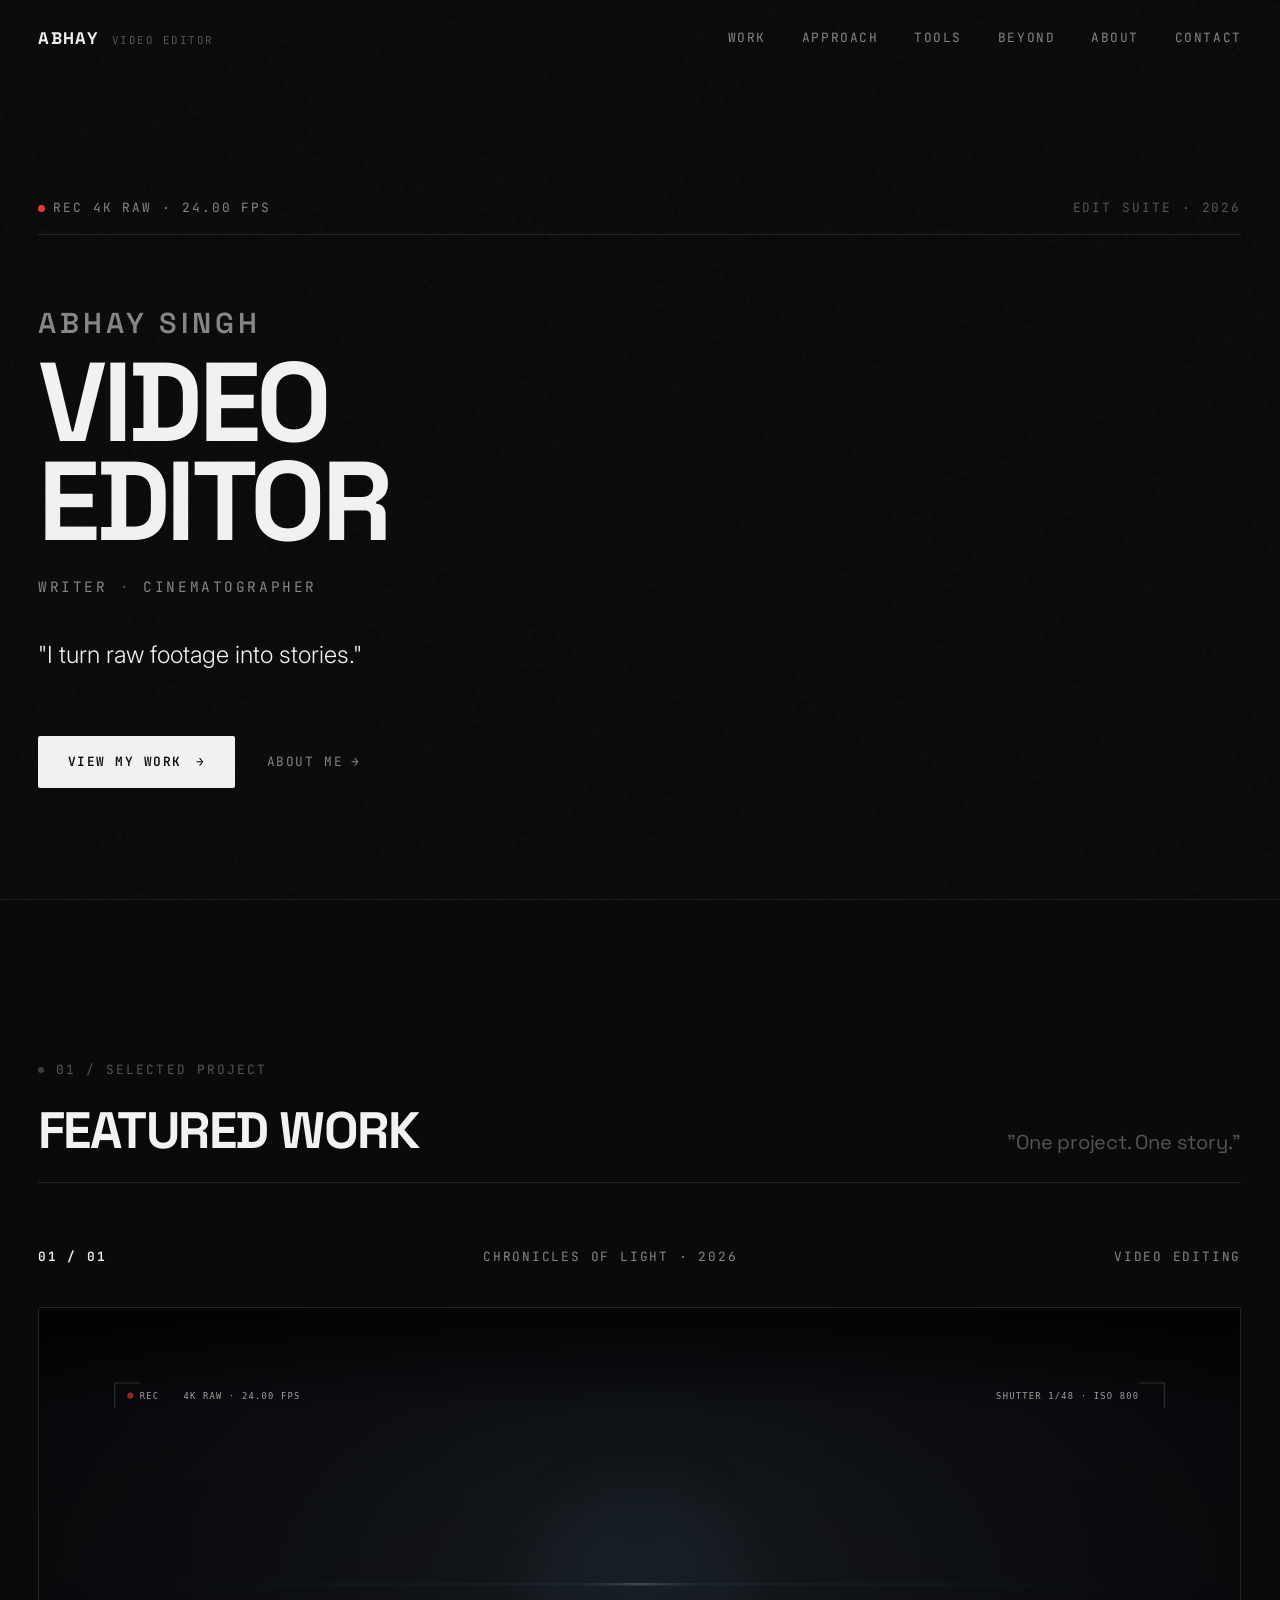
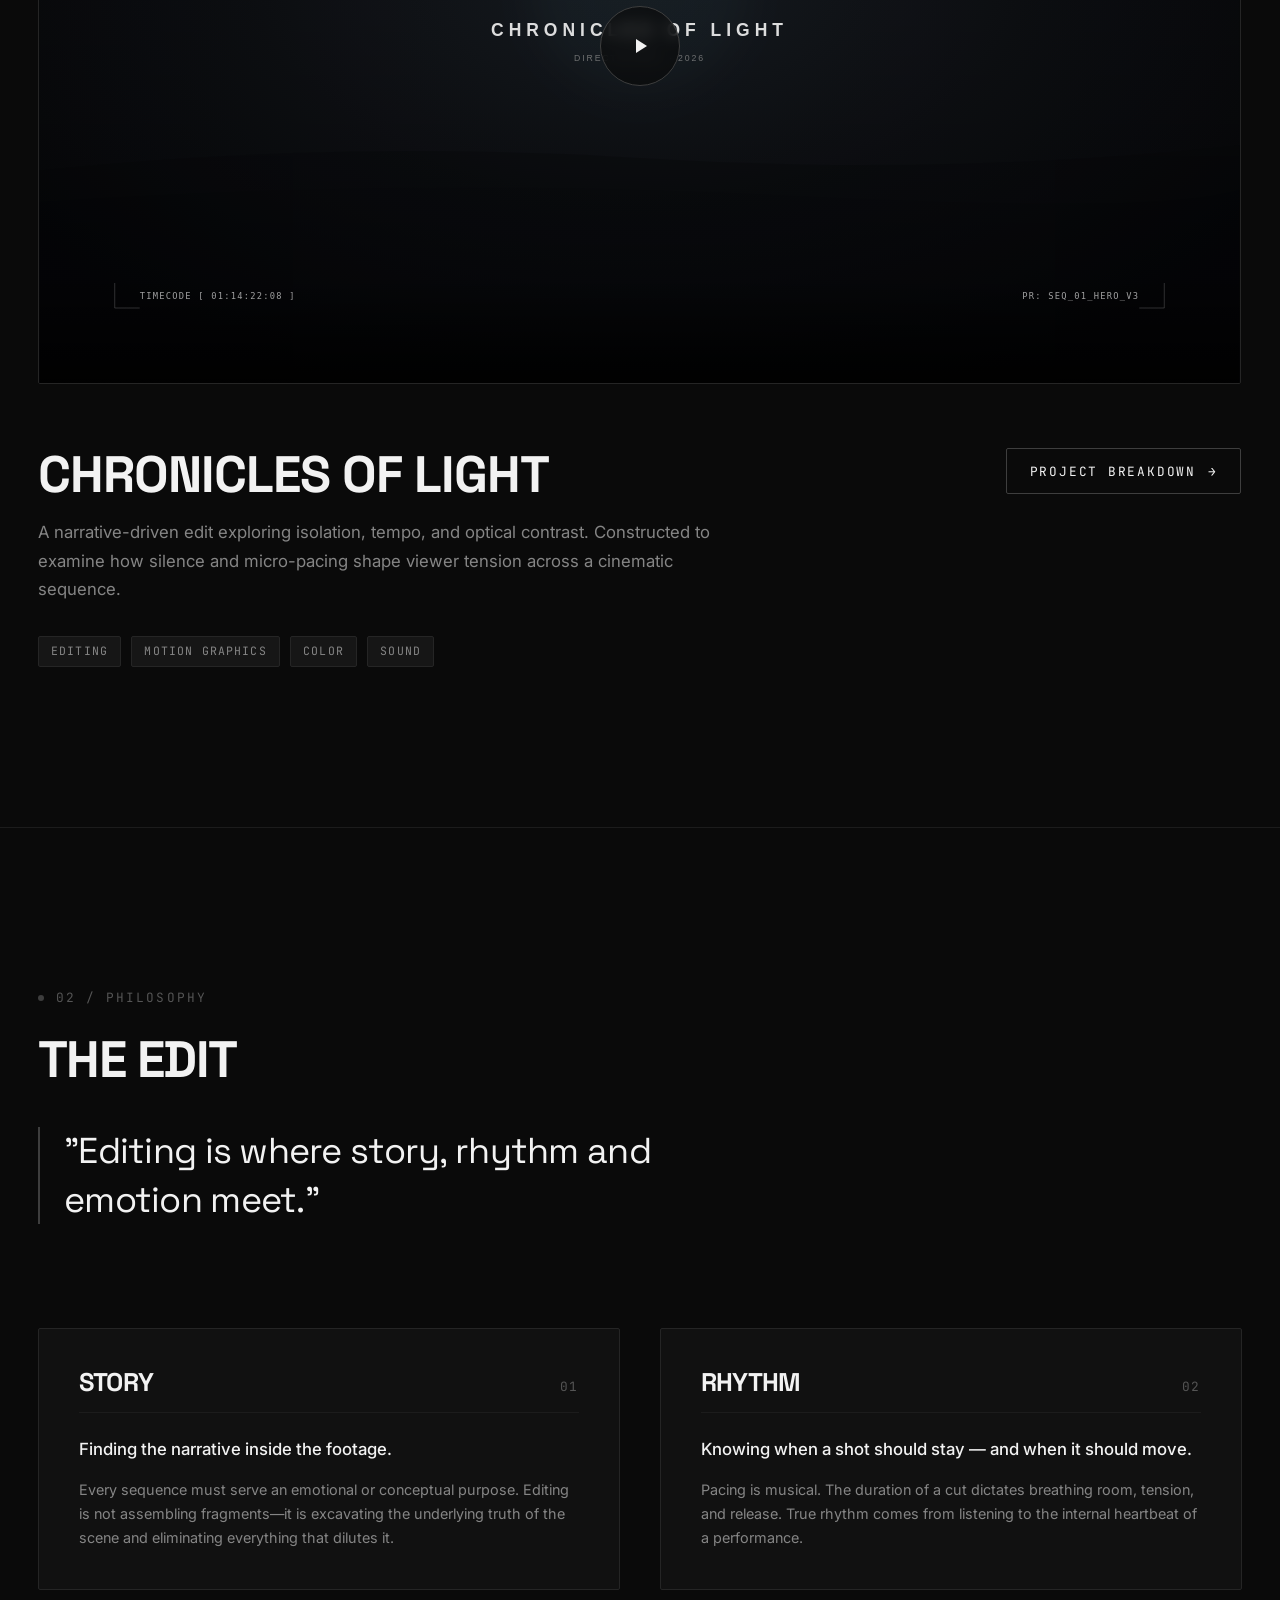
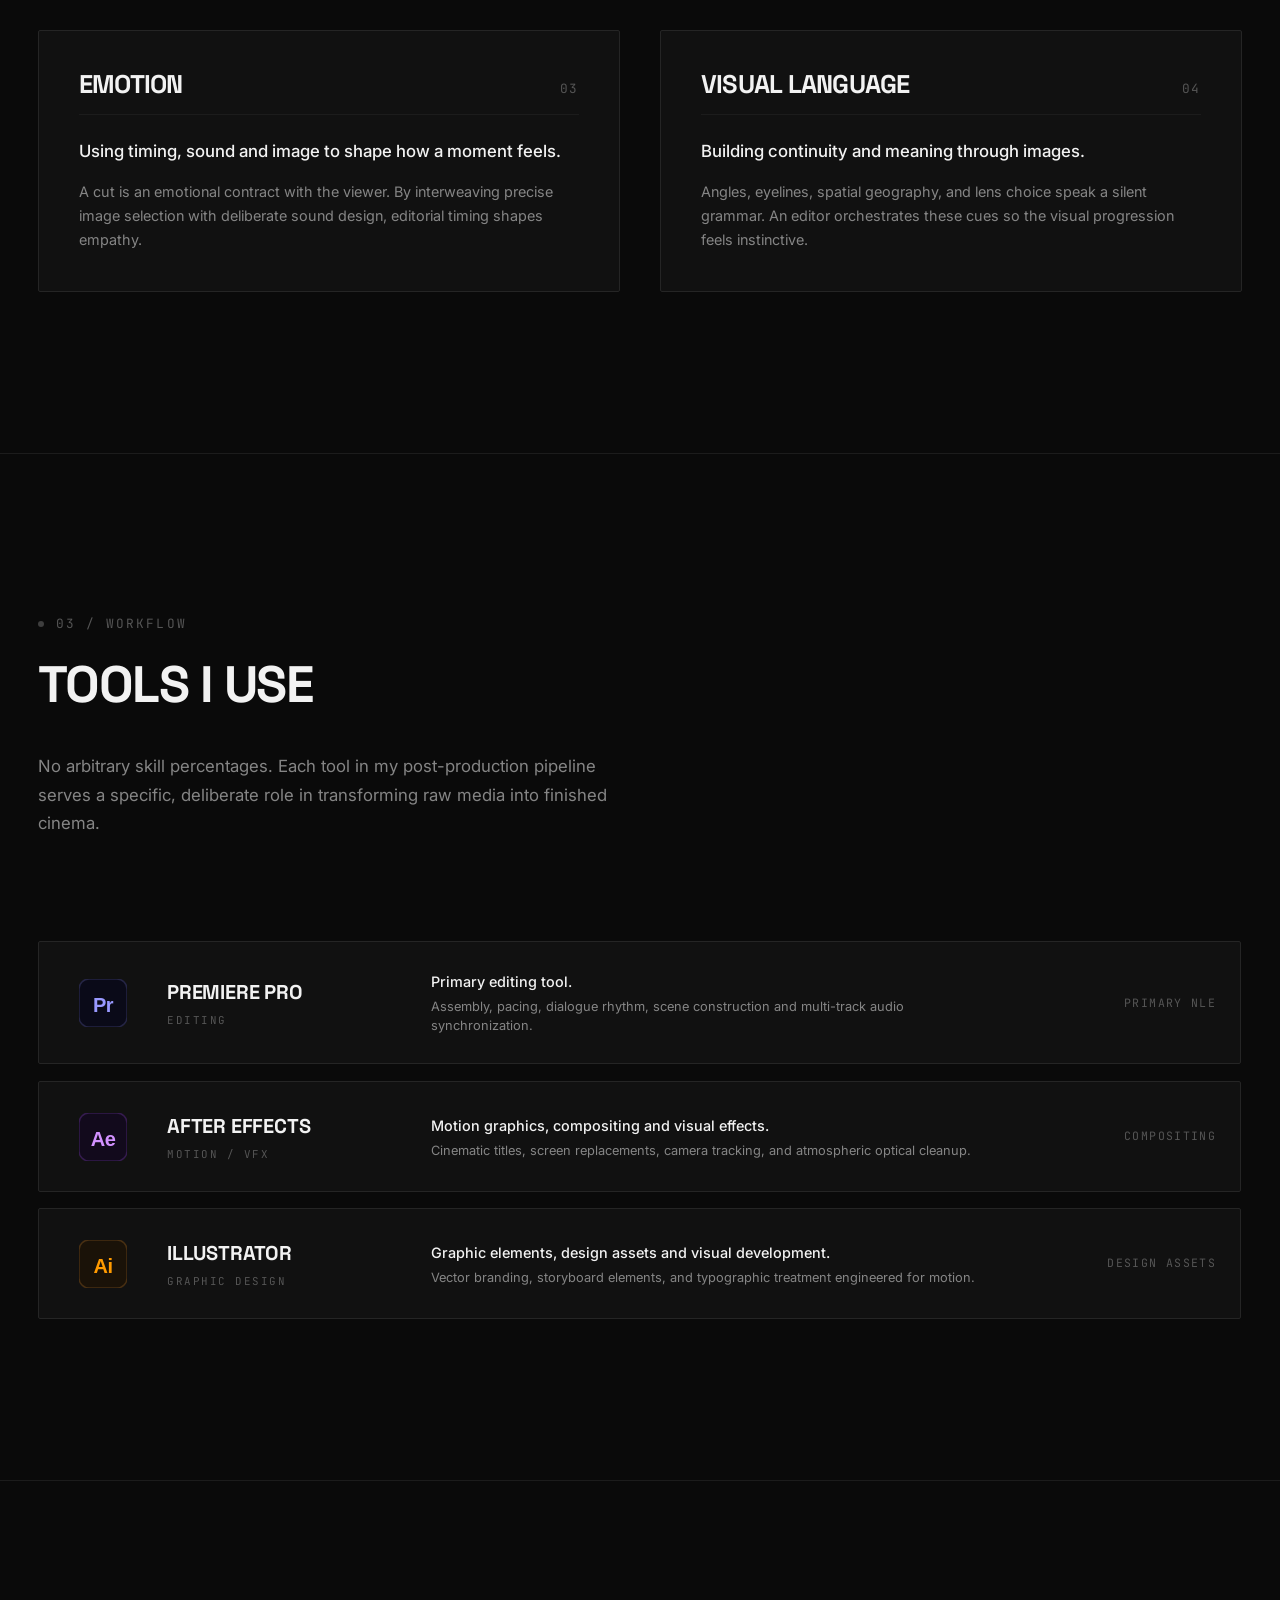
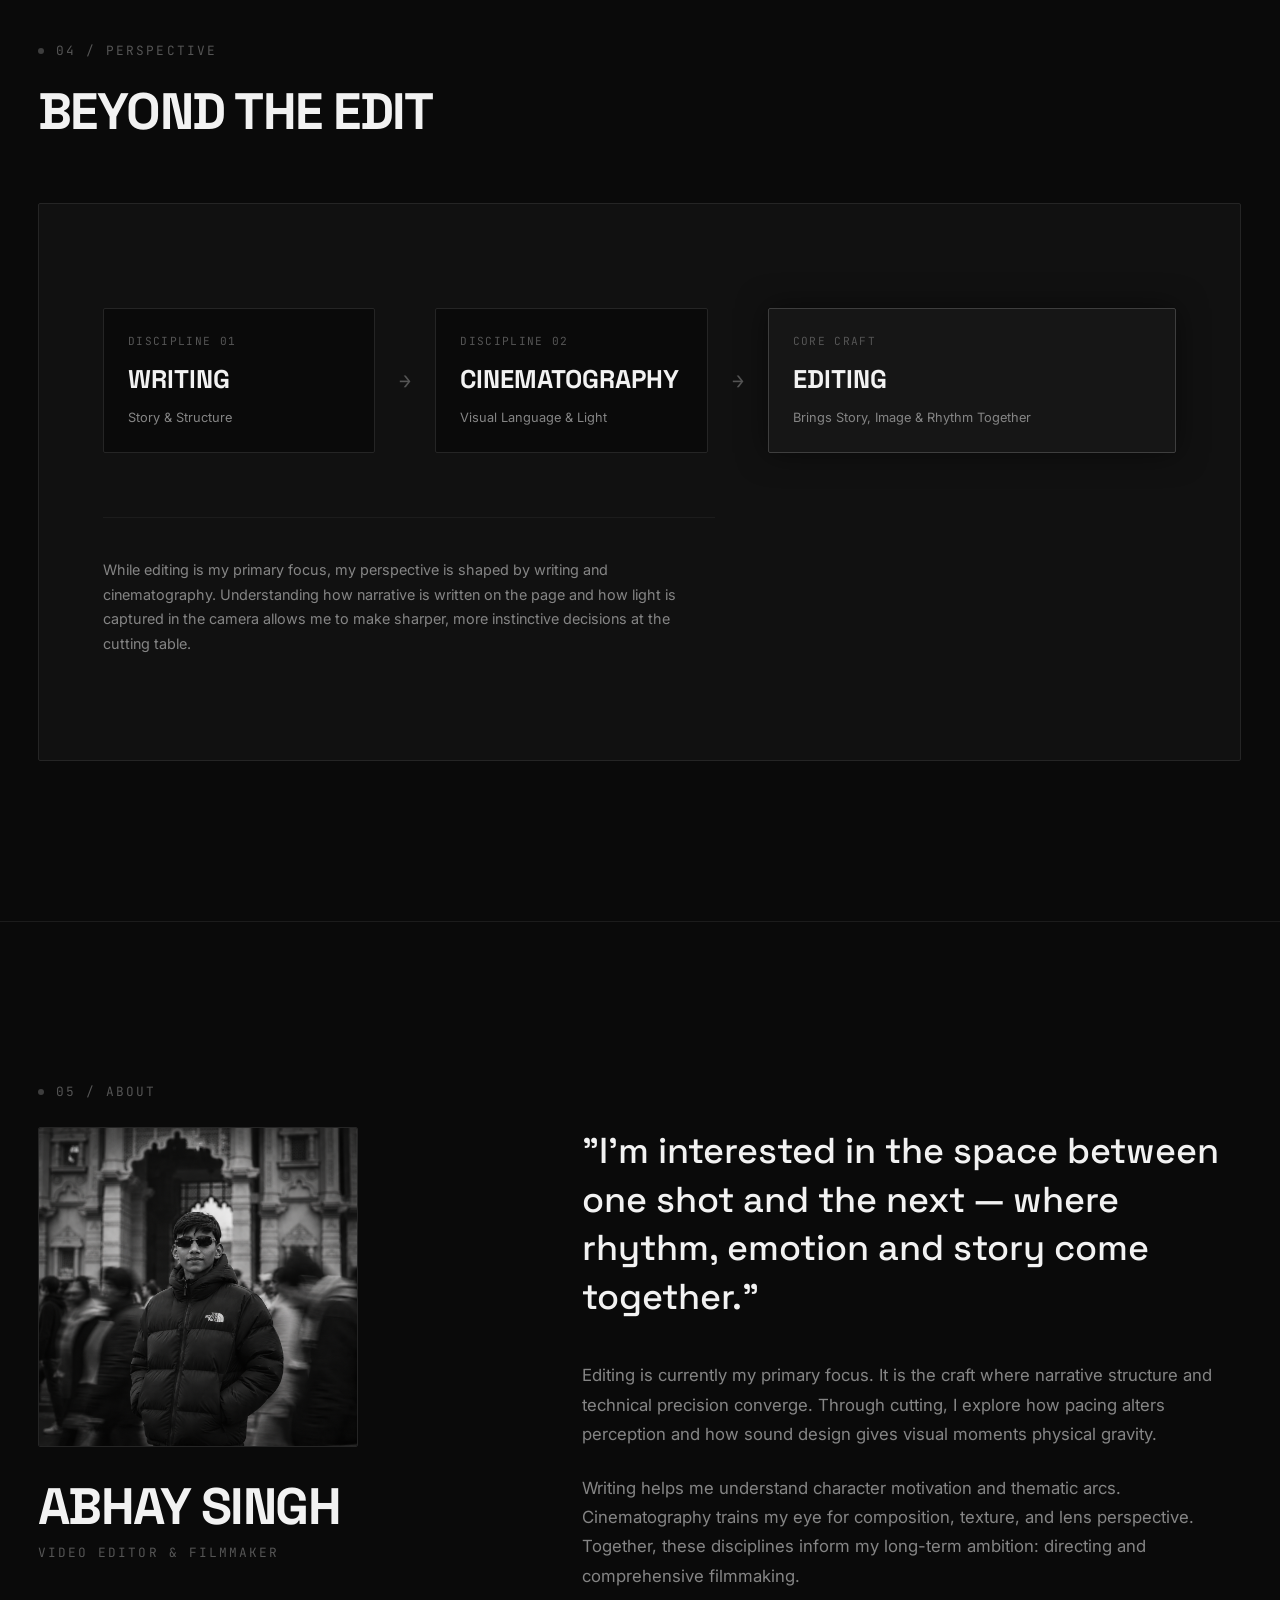
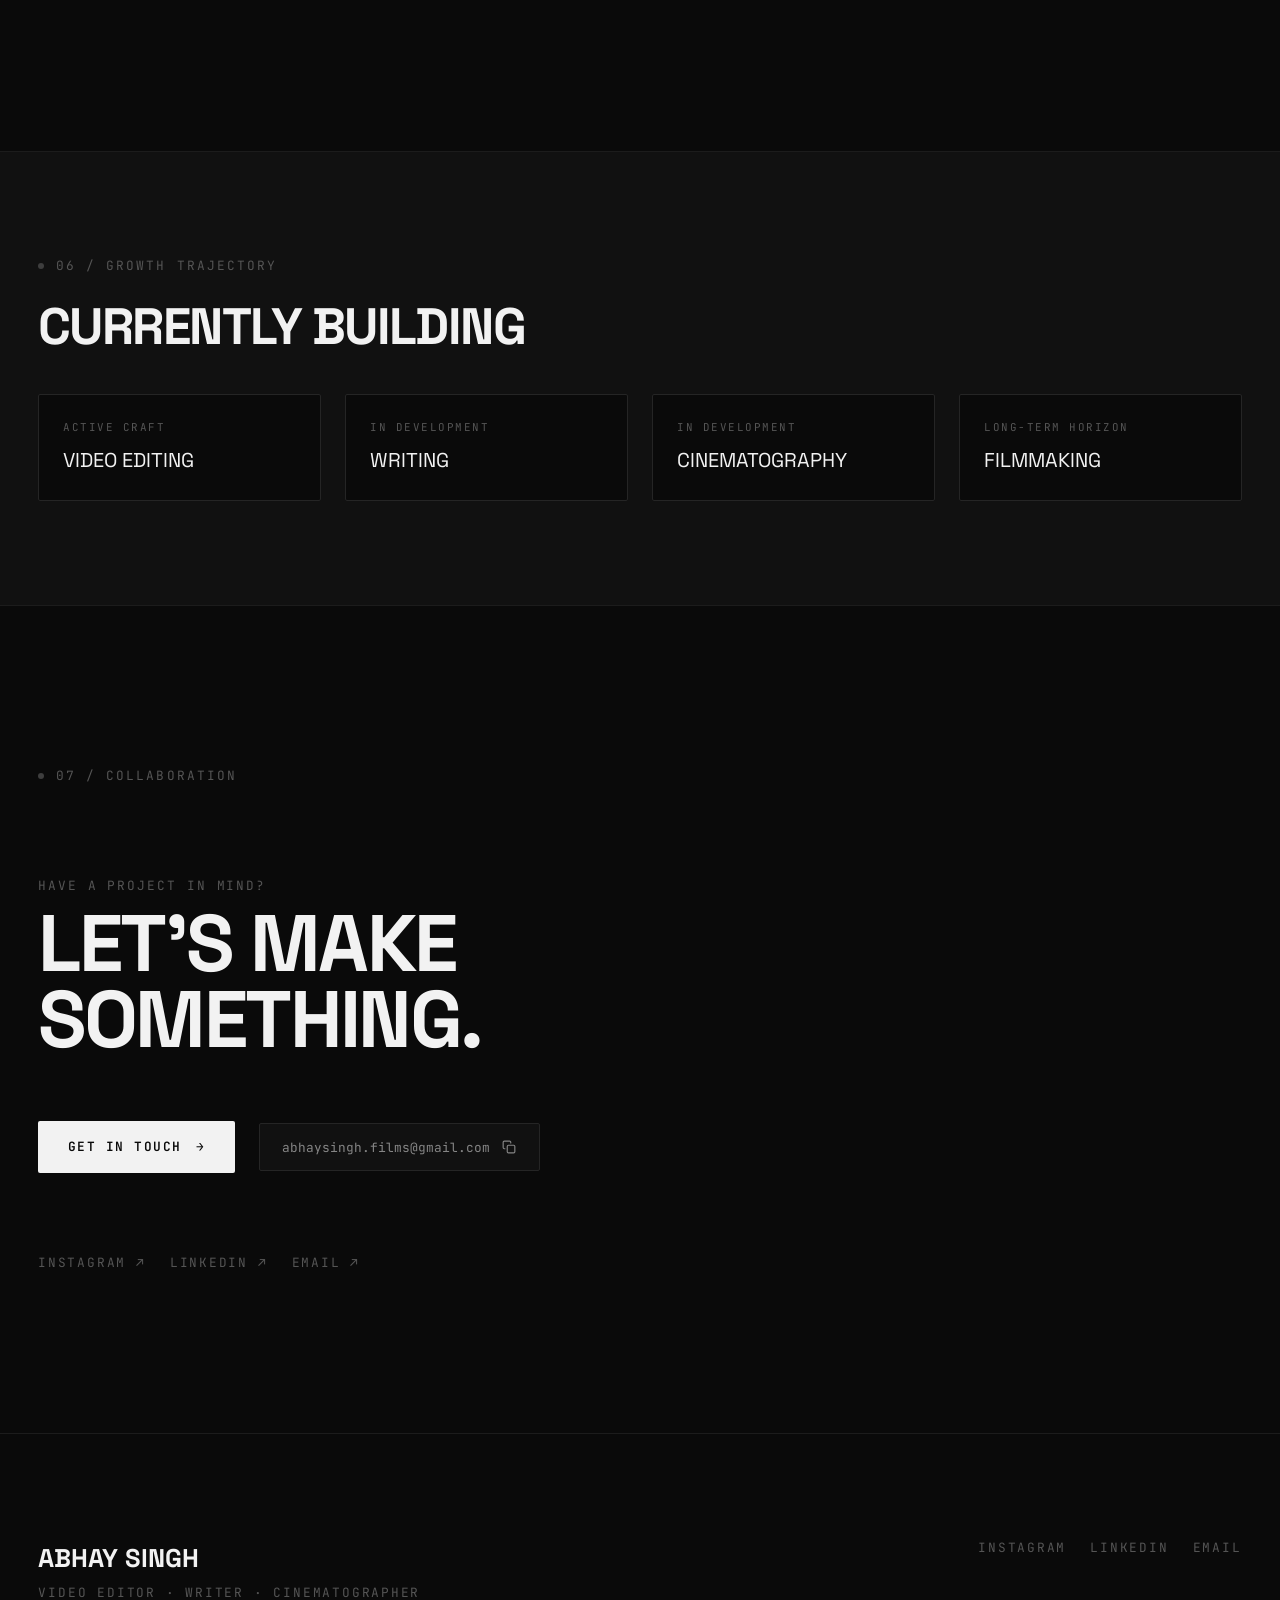
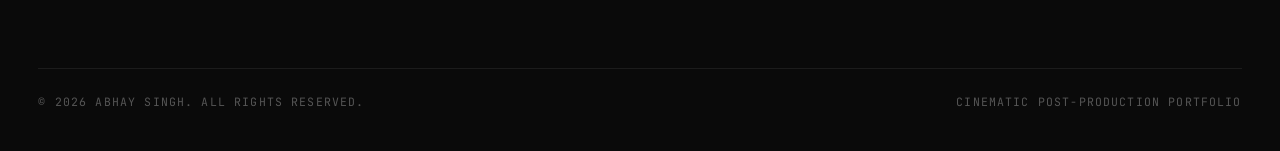
==== idea 2/index.html @ 8bfd3864 "Add files via upload" ====
<!DOCTYPE html>
<html lang="en">
<head>
  <meta charset="UTF-8">
  <meta name="viewport" content="width=device-width, initial-scale=1.0">
  
  <!-- Primary SEO Metadata -->
  <title>Abhay Singh — Video Editor</title>
  <meta name="description" content="Abhay Singh is a video editor and developing filmmaker focused on cinematic editing, storytelling and visual direction.">
  <meta name="keywords" content="Abhay Singh, Video Editor, Filmmaker, Premiere Pro, After Effects, Illustrator, Post Production, Editorial">
  <meta name="author" content="Abhay Singh">
  <meta name="theme-color" content="#0A0A0A">
  <meta name="robots" content="index, follow">

  <!-- Open Graph / Social Cards -->
  <meta property="og:type" content="website">
  <meta property="og:title" content="Abhay Singh — Video Editor">
  <meta property="og:description" content="I turn raw footage into stories. Portfolio of video editor Abhay Singh.">
  <meta property="og:image" content="assets/images/profile.jpg">
  <meta property="og:site_name" content="Abhay Singh — Portfolio">

  <!-- Twitter Cards -->
  <meta name="twitter:card" content="summary_large_image">
  <meta name="twitter:title" content="Abhay Singh — Video Editor">
  <meta name="twitter:description" content="I turn raw footage into stories. Portfolio of video editor Abhay Singh.">
  <meta name="twitter:image" content="assets/images/profile.jpg">

  <!-- Google Fonts: Space Grotesk (Editorial) & Inter (Body) -->
  <link rel="preconnect" href="https://fonts.googleapis.com">
  <link rel="preconnect" href="https://fonts.gstatic.com" crossorigin>
  <link href="https://fonts.googleapis.com/css2?family=Inter:wght@300;400;500;600&family=JetBrains+Mono:wght@400;500;600&family=Space+Grotesk:wght@500;600;700;800&display=swap" rel="stylesheet">

  <!-- Stylesheets -->
  <link rel="stylesheet" href="css/variables.css">
  <link rel="stylesheet" href="css/base.css">
  <link rel="stylesheet" href="css/components.css">
  <link rel="stylesheet" href="css/animations.css">
  <link rel="stylesheet" href="css/project-modal.css">

  <!-- JSON-LD Structured Data -->
  <script type="application/ld+json">
  {
    "@context": "https://schema.org",
    "@type": "Person",
    "name": "Abhay Singh",
    "jobTitle": "Video Editor",
    "description": "Video editor and developing filmmaker focused on cinematic editing, storytelling and visual direction.",
    "knowsAbout": ["Video Editing", "Adobe Premiere Pro", "Adobe After Effects", "Adobe Illustrator", "Storytelling", "Cinematography"]
  }
  </script>
</head>
<body>

  <!-- Film Grain Overlay -->
  <div class="film-grain" aria-hidden="true"></div>

  <!-- Custom Cinematic Cursor (Desktop only) -->
  <div id="custom-cursor" class="custom-cursor" aria-hidden="true"></div>
  <div id="cursor-follower" class="cursor-follower" aria-hidden="true">
    <span id="cursor-text" class="cursor-text"></span>
  </div>

  <!-- Minimal Header / Navigation -->
  <header class="site-header">
    <div class="container nav-container">
      <a href="#" class="brand-wrapper" aria-label="Abhay Singh Homepage">
        <span class="brand-name">ABHAY</span>
        <span class="brand-label">VIDEO EDITOR</span>
      </a>

      <nav class="nav-links-desktop" aria-label="Main Navigation">
        <a href="#featured-work" class="nav-link">WORK</a>
        <a href="#editing-approach" class="nav-link">APPROACH</a>
        <a href="#tools-section" class="nav-link">TOOLS</a>
        <a href="#beyond-edit" class="nav-link">BEYOND</a>
        <a href="#about-section" class="nav-link">ABOUT</a>
        <a href="#contact-section" class="nav-link">CONTACT</a>
      </nav>

      <button class="menu-toggle" aria-label="Toggle navigation menu" aria-expanded="false">
        MENU
      </button>
    </div>
  </header>

  <!-- Mobile Navigation Overlay -->
  <div class="mobile-nav-overlay" aria-hidden="true">
    <div class="mobile-nav-list">
      <a href="#featured-work" class="mobile-nav-link">WORK</a>
      <a href="#editing-approach" class="mobile-nav-link">APPROACH</a>
      <a href="#tools-section" class="mobile-nav-link">TOOLS</a>
      <a href="#beyond-edit" class="mobile-nav-link">BEYOND</a>
      <a href="#about-section" class="mobile-nav-link">ABOUT</a>
      <a href="#contact-section" class="mobile-nav-link">CONTACT</a>
    </div>
    <div class="mobile-nav-footer">
      ABHAY SINGH · VIDEO EDITOR · 2026
    </div>
  </div>

  <main>
    <!-- ====================================================================
         01. HERO SECTION
         ==================================================================== -->
    <section class="hero-section" id="hero">
      <div class="container hero-content">
        
        <!-- Top Meta HUD Bar -->
        <div class="hero-meta-bar reveal-on-scroll">
          <div class="hero-rec-badge">
            <span class="rec-dot" aria-hidden="true"></span>
            <span>REC 4K RAW · 24.00 FPS</span>
          </div>
          <div>EDIT SUITE · 2026</div>
        </div>

        <!-- Identity & Dominant Typography -->
        <div class="hero-author-name reveal-on-scroll delay-1">ABHAY SINGH</div>
        
        <h1 class="hero-title-dominant reveal-on-scroll delay-2">
          <span>VIDEO</span>
          <span>EDITOR</span>
        </h1>

        <!-- Secondary Creative Disciplines -->
        <div class="hero-disciplines-subtle reveal-on-scroll delay-3">
          <span>Writer</span> · <span>Cinematographer</span>
        </div>

        <!-- Supporting Statement -->
        <p class="hero-statement reveal-on-scroll delay-3">
          "I turn raw footage into stories."
        </p>

        <!-- Actions -->
        <div class="hero-actions reveal-on-scroll delay-4">
          <a href="#featured-work" class="btn-primary-cinematic">
            VIEW MY WORK <span aria-hidden="true">→</span>
          </a>
          <a href="#about-section" class="btn-secondary-subtle">
            ABOUT ME <span aria-hidden="true">→</span>
          </a>
        </div>

      </div>
    </section>

    <!-- ====================================================================
         02. FEATURED WORK (CENTERPIECE)
         ==================================================================== -->
    <section class="featured-work-section" id="featured-work">
      <div class="container">
        
        <div class="work-header-editorial reveal-on-scroll">
          <div>
            <div class="section-label">01 / SELECTED PROJECT</div>
            <h2 class="section-heading-editorial" style="margin-bottom: 0;">FEATURED WORK</h2>
          </div>
          <div class="work-statement-understated">
            "One project. One story."
          </div>
        </div>

        <!-- Centerpiece Project Presentation -->
        <div class="project-card-centerpiece reveal-on-scroll delay-1">
          
          <div class="project-meta-top">
            <span class="project-number">01 / 01</span>
            <span>CHRONICLES OF LIGHT · 2026</span>
            <span>VIDEO EDITING</span>
          </div>

          <!-- Large 16:9 Cinematic Video Player Container -->
          <div class="project-media-container" data-cursor="play">
            
            <!-- Real HTML5 Video element -->
            <video 
              id="featured-video" 
              class="media-layer" 
              playsinline 
              preload="metadata"
              poster="assets/images/featured-project-poster.svg"
            >
              <source src="assets/video/project-1.mp4" type="video/mp4">
              Your browser does not support the video tag.
            </video>

            <!-- High-Fidelity Static Poster -->
            <img 
              src="assets/images/featured-project-poster.svg" 
              alt="Chronicles of Light — Directed Edit by Abhay Singh" 
              class="media-layer poster-fallback"
            >

            <!-- Animated Canvas Preview Loop (Procedural Fallback) -->
            <canvas id="canvas-preview-fallback" class="media-layer canvas-fallback" aria-hidden="true"></canvas>

            <!-- Big Central Play Button -->
            <button class="play-overlay-button" id="video-play-overlay" aria-label="Play Project Video">
              <svg width="24" height="24" viewBox="0 0 24 24" fill="currentColor" aria-hidden="true">
                <path d="M8 5v14l11-7z"/>
              </svg>
            </button>

            <!-- Custom Cinematic Controls Bar -->
            <div class="player-controls-bar">
              <div class="progress-track" id="video-progress-container" role="progressbar" aria-label="Video timeline">
                <div class="progress-fill" id="video-progress-bar"></div>
              </div>

              <div class="controls-row">
                <div class="controls-left">
                  <button class="control-btn" id="video-play-btn" aria-label="Toggle Play/Pause">
                    <span>PLAY</span>
                  </button>
                  <span class="timecode-label" id="player-timecode">00:00:00:00</span>
                </div>

                <div class="controls-right">
                  <button class="control-btn" id="video-mute-btn" aria-label="Mute or Unmute audio">
                    UNMUTE
                  </button>
                  <button class="control-btn" id="video-fullscreen-btn" aria-label="Toggle Fullscreen">
                    EXPAND
                  </button>
                </div>
              </div>
            </div>

          </div>

          <!-- Project Information & Editorial Breakdown -->
          <div class="project-info-grid">
            <div class="project-main-info">
              <h3 class="project-title">CHRONICLES OF LIGHT</h3>
              
              <p class="project-description">
                A narrative-driven edit exploring isolation, tempo, and optical contrast. Constructed to examine how silence and micro-pacing shape viewer tension across a cinematic sequence.
              </p>

              <!-- Honest Roles Tagging -->
              <div class="project-roles-bar">
                <span class="role-pill">EDITING</span>
                <span class="role-pill">MOTION GRAPHICS</span>
                <span class="role-pill">COLOR</span>
                <span class="role-pill">SOUND</span>
              </div>
            </div>

            <!-- Workflow Detail Action -->
            <div class="project-actions-side">
              <button 
                class="btn-inspect-workflow" 
                data-open-project 
                data-project-id="project-01"
                aria-label="Inspect project workflow and process notes"
              >
                PROJECT BREAKDOWN <span aria-hidden="true">→</span>
              </button>
            </div>
          </div>

        </div>

      </div>
    </section>

    <!-- ====================================================================
         03. EDITING APPROACH (THE EDIT)
         ==================================================================== -->
    <section class="approach-section" id="editing-approach">
      <div class="container">
        
        <div class="section-label reveal-on-scroll">02 / PHILOSOPHY</div>
        <h2 class="section-heading-editorial reveal-on-scroll">THE EDIT</h2>

        <div class="approach-quote reveal-on-scroll delay-1">
          "Editing is where story, rhythm and emotion meet."
        </div>

        <div class="principles-grid">
          <!-- Principle 1: Story -->
          <div class="principle-card reveal-on-scroll delay-1">
            <div class="principle-header">
              <h3 class="principle-title">STORY</h3>
              <span class="principle-index">01</span>
            </div>
            <div class="principle-statement">Finding the narrative inside the footage.</div>
            <p class="principle-body">
              Every sequence must serve an emotional or conceptual purpose. Editing is not assembling fragments—it is excavating the underlying truth of the scene and eliminating everything that dilutes it.
            </p>
          </div>

          <!-- Principle 2: Rhythm -->
          <div class="principle-card reveal-on-scroll delay-2">
            <div class="principle-header">
              <h3 class="principle-title">RHYTHM</h3>
              <span class="principle-index">02</span>
            </div>
            <div class="principle-statement">Knowing when a shot should stay — and when it should move.</div>
            <p class="principle-body">
              Pacing is musical. The duration of a cut dictates breathing room, tension, and release. True rhythm comes from listening to the internal heartbeat of a performance.
            </p>
          </div>

          <!-- Principle 3: Emotion -->
          <div class="principle-card reveal-on-scroll delay-3">
            <div class="principle-header">
              <h3 class="principle-title">EMOTION</h3>
              <span class="principle-index">03</span>
            </div>
            <div class="principle-statement">Using timing, sound and image to shape how a moment feels.</div>
            <p class="principle-body">
              A cut is an emotional contract with the viewer. By interweaving precise image selection with deliberate sound design, editorial timing shapes empathy.
            </p>
          </div>

          <!-- Principle 4: Visual Language -->
          <div class="principle-card reveal-on-scroll delay-4">
            <div class="principle-header">
              <h3 class="principle-title">VISUAL LANGUAGE</h3>
              <span class="principle-index">04</span>
            </div>
            <div class="principle-statement">Building continuity and meaning through images.</div>
            <p class="principle-body">
              Angles, eyelines, spatial geography, and lens choice speak a silent grammar. An editor orchestrates these cues so the visual progression feels instinctive.
            </p>
          </div>
        </div>

      </div>
    </section>

    <!-- ====================================================================
         04. TOOLS SECTION
         ==================================================================== -->
    <section class="tools-section" id="tools-section">
      <div class="container">
        
        <div class="section-label reveal-on-scroll">03 / WORKFLOW</div>
        <h2 class="section-heading-editorial reveal-on-scroll">TOOLS I USE</h2>

        <p class="tools-intro reveal-on-scroll delay-1">
          No arbitrary skill percentages. Each tool in my post-production pipeline serves a specific, deliberate role in transforming raw media into finished cinema.
        </p>

        <div class="tools-stack">
          <!-- Premiere Pro -->
          <div class="tool-card reveal-on-scroll delay-1" data-tool="premiere-pro">
            <div class="tool-icon-wrapper">
              <img src="assets/icons/pr.svg" alt="Adobe Premiere Pro Mark" class="tool-icon">
            </div>
            <div class="tool-identity">
              <span class="tool-name">PREMIERE PRO</span>
              <span class="tool-category-badge">EDITING</span>
            </div>
            <div class="tool-purpose-box">
              <div class="tool-purpose-headline">Primary editing tool.</div>
              <div class="tool-workflow-text">Assembly, pacing, dialogue rhythm, scene construction and multi-track audio synchronization.</div>
            </div>
            <div class="tool-badge-pill">PRIMARY NLE</div>
          </div>

          <!-- After Effects -->
          <div class="tool-card reveal-on-scroll delay-2" data-tool="after-effects">
            <div class="tool-icon-wrapper">
              <img src="assets/icons/ae.svg" alt="Adobe After Effects Mark" class="tool-icon">
            </div>
            <div class="tool-identity">
              <span class="tool-name">AFTER EFFECTS</span>
              <span class="tool-category-badge">MOTION / VFX</span>
            </div>
            <div class="tool-purpose-box">
              <div class="tool-purpose-headline">Motion graphics, compositing and visual effects.</div>
              <div class="tool-workflow-text">Cinematic titles, screen replacements, camera tracking, and atmospheric optical cleanup.</div>
            </div>
            <div class="tool-badge-pill">COMPOSITING</div>
          </div>

          <!-- Illustrator -->
          <div class="tool-card reveal-on-scroll delay-3" data-tool="illustrator">
            <div class="tool-icon-wrapper">
              <img src="assets/icons/ai.svg" alt="Adobe Illustrator Mark" class="tool-icon">
            </div>
            <div class="tool-identity">
              <span class="tool-name">ILLUSTRATOR</span>
              <span class="tool-category-badge">GRAPHIC DESIGN</span>
            </div>
            <div class="tool-purpose-box">
              <div class="tool-purpose-headline">Graphic elements, design assets and visual development.</div>
              <div class="tool-workflow-text">Vector branding, storyboard elements, and typographic treatment engineered for motion.</div>
            </div>
            <div class="tool-badge-pill">DESIGN ASSETS</div>
          </div>
        </div>

      </div>
    </section>

    <!-- ====================================================================
         05. BEYOND THE EDIT
         ==================================================================== -->
    <section class="beyond-section" id="beyond-edit">
      <div class="container">
        
        <div class="section-label reveal-on-scroll">04 / PERSPECTIVE</div>
        <h2 class="section-heading-editorial reveal-on-scroll">BEYOND THE EDIT</h2>

        <div class="beyond-concept-box reveal-on-scroll delay-1">
          <div class="beyond-hierarchy-flow">
            
            <!-- Writing -->
            <div class="flow-step-card">
              <span class="flow-step-label">DISCIPLINE 01</span>
              <span class="flow-step-name">WRITING</span>
              <span class="flow-step-impact">Story & Structure</span>
            </div>

            <div class="flow-arrow-indicator" aria-hidden="true">→</div>

            <!-- Cinematography -->
            <div class="flow-step-card">
              <span class="flow-step-label">DISCIPLINE 02</span>
              <span class="flow-step-name">CINEMATOGRAPHY</span>
              <span class="flow-step-impact">Visual Language & Light</span>
            </div>

            <div class="flow-arrow-indicator" aria-hidden="true">→</div>

            <!-- Editing (Centerpiece) -->
            <div class="flow-step-card flow-step-centerpiece">
              <span class="flow-step-label">CORE CRAFT</span>
              <span class="flow-step-name">EDITING</span>
              <span class="flow-step-impact">Brings Story, Image & Rhythm Together</span>
            </div>

          </div>

          <div class="beyond-narrative-footer">
            While editing is my primary focus, my perspective is shaped by writing and cinematography. Understanding how narrative is written on the page and how light is captured in the camera allows me to make sharper, more instinctive decisions at the cutting table.
          </div>
        </div>

      </div>
    </section>

    <!-- ====================================================================
         06. ABOUT SECTION
         ==================================================================== -->
    <section class="about-section" id="about-section">
      <div class="container">
        
        <div class="section-label reveal-on-scroll">05 / ABOUT</div>
        
        <div class="about-editorial-grid">
          <div class="about-profile-badge reveal-on-scroll">
            <div class="about-image-wrapper">
              <img 
                src="assets/images/profile.jpg" 
                alt="Abhay Singh — Video Editor & Filmmaker" 
                class="about-profile-img"
                width="1254" 
                height="1254"
                loading="lazy"
              >
            </div>
            <h2 class="about-author-headline">ABHAY SINGH</h2>
            <div class="about-sub-disciplines">Video Editor & Filmmaker</div>
          </div>

          <div class="about-body-column reveal-on-scroll delay-1">
            <blockquote class="about-manifesto-quote">
              "I’m interested in the space between one shot and the next — where rhythm, emotion and story come together."
            </blockquote>

            <p class="about-text-paragraph">
              Editing is currently my primary focus. It is the craft where narrative structure and technical precision converge. Through cutting, I explore how pacing alters perception and how sound design gives visual moments physical gravity.
            </p>

            <p class="about-text-paragraph">
              Writing helps me understand character motivation and thematic arcs. Cinematography trains my eye for composition, texture, and lens perspective. Together, these disciplines inform my long-term ambition: directing and comprehensive filmmaking.
            </p>
          </div>
        </div>

      </div>
    </section>

    <!-- ====================================================================
         07. CURRENT DIRECTION (CURRENTLY BUILDING)
         ==================================================================== -->
    <section class="direction-section" id="current-direction">
      <div class="container">
        
        <div class="section-label reveal-on-scroll">06 / GROWTH TRAJECTORY</div>
        <h2 class="section-heading-editorial reveal-on-scroll">CURRENTLY BUILDING</h2>

        <div class="direction-items-row">
          <div class="direction-box reveal-on-scroll delay-1">
            <span class="direction-stage">ACTIVE CRAFT</span>
            <span class="direction-discipline-name">VIDEO EDITING</span>
          </div>
          <div class="direction-box reveal-on-scroll delay-2">
            <span class="direction-stage">IN DEVELOPMENT</span>
            <span class="direction-discipline-name">WRITING</span>
          </div>
          <div class="direction-box reveal-on-scroll delay-3">
            <span class="direction-stage">IN DEVELOPMENT</span>
            <span class="direction-discipline-name">CINEMATOGRAPHY</span>
          </div>
          <div class="direction-box reveal-on-scroll delay-4">
            <span class="direction-stage">LONG-TERM HORIZON</span>
            <span class="direction-discipline-name">FILMMAKING</span>
          </div>
        </div>

      </div>
    </section>

    <!-- ====================================================================
         08. CONTACT SECTION
         ==================================================================== -->
    <section class="contact-section" id="contact-section">
      <div class="container contact-layout-editorial">
        
        <div class="section-label reveal-on-scroll">07 / COLLABORATION</div>

        <div class="reveal-on-scroll delay-1">
          <p style="text-transform: uppercase; font-family: var(--font-mono); font-size: var(--text-xs); letter-spacing: 0.15em; margin-bottom: 0.5rem; color: var(--color-text-muted);">
            Have a project in mind?
          </p>
          <h2 class="contact-heading-massive">
            LET'S MAKE<br>SOMETHING.
          </h2>
        </div>

        <div class="contact-actions-bar reveal-on-scroll delay-2">
          <a href="mailto:abhaysingh.films@gmail.com" class="btn-primary-cinematic">
            GET IN TOUCH <span aria-hidden="true">→</span>
          </a>

          <button class="copy-email-box" id="copy-email-btn" aria-label="Copy email address to clipboard">
            <span>abhaysingh.films@gmail.com</span>
            <svg width="14" height="14" viewBox="0 0 24 24" fill="none" stroke="currentColor" stroke-width="2" stroke-linecap="round" stroke-linejoin="round" aria-hidden="true">
              <rect x="9" y="9" width="13" height="13" rx="2" ry="2"></rect>
              <path d="M5 15H4a2 2 0 0 1-2-2V4a2 2 0 0 1 2-2h9a2 2 0 0 1 2 2v1"></path>
            </svg>
          </button>

          <span class="copy-feedback-toast" id="copy-feedback" role="status"></span>
        </div>

        <div class="social-links-row reveal-on-scroll delay-3">
          <a href="https://www.instagram.com/yours.abhayyy?stkn=MW05b3RvbWNpejZvcA==" target="_blank" rel="noopener noreferrer" class="social-link">
            INSTAGRAM ↗
          </a>
          <a href="https://www.linkedin.com/in/abhay-singh-412205427?utm_source=share_via&amp;utm_content=profile&amp;utm_medium=member_android" target="_blank" rel="noopener noreferrer" class="social-link">
            LINKEDIN ↗
          </a>
          <a href="mailto:abhaysingh.films@gmail.com" class="social-link">
            EMAIL ↗
          </a>
        </div>

      </div>
    </section>
  </main>

  <!-- ====================================================================
       09. FOOTER
       ==================================================================== -->
  <footer class="site-footer">
    <div class="container">
      <div class="footer-top-row">
        <div>
          <div class="footer-brand">ABHAY SINGH</div>
          <div class="footer-role-line">VIDEO EDITOR · WRITER · CINEMATOGRAPHER</div>
        </div>

        <div class="social-links-row" style="margin-top: 0;">
          <a href="https://www.instagram.com/yours.abhayyy?stkn=MW05b3RvbWNpejZvcA==" target="_blank" rel="noopener noreferrer" class="social-link">Instagram</a>
          <a href="https://www.linkedin.com/in/abhay-singh-412205427?utm_source=share_via&amp;utm_content=profile&amp;utm_medium=member_android" target="_blank" rel="noopener noreferrer" class="social-link">LinkedIn</a>
          <a href="mailto:abhaysingh.films@gmail.com" class="social-link">Email</a>
        </div>
      </div>

      <div class="footer-bottom-row">
        <div>© <span id="copyright-year">2026</span> ABHAY SINGH. ALL RIGHTS RESERVED.</div>
        <div>CINEMATIC POST-PRODUCTION PORTFOLIO</div>
      </div>
    </div>
  </footer>

  <!-- ====================================================================
       REUSABLE PROJECT DETAIL MODAL
       ==================================================================== -->
  <div id="project-detail-modal" class="modal-container" aria-hidden="true" role="dialog" aria-modal="true">
    <div class="modal-backdrop"></div>
    <div class="modal-panel">
      
      <div class="modal-top-bar">
        <span class="modal-meta-label">
          <span id="modal-project-number">01 / 01</span> · PROJECT WORKFLOW BREAKDOWN
        </span>
        <button id="close-project-modal" class="modal-close-btn" aria-label="Close project details">
          ESC / CLOSE ✕
        </button>
      </div>

      <div>
        <h3 id="modal-project-title" class="modal-project-title">CHRONICLES OF LIGHT</h3>
        <div id="modal-project-roles" class="modal-badges-group"></div>
        <div id="modal-project-tools" class="modal-badges-group"></div>
      </div>

      <p id="modal-project-desc" class="modal-description-lead"></p>

      <hr class="modal-section-divider">

      <div>
        <h4 style="font-family: var(--font-mono); font-size: var(--text-xs); color: var(--color-text-muted); letter-spacing: 0.14em; text-transform: uppercase; margin-bottom: var(--space-sm);">
          EDITORIAL & CRAFT NOTES
        </h4>
        <div id="modal-project-process" class="modal-process-list"></div>
      </div>

    </div>
  </div>

  <!-- Production Script (Works both on web servers and direct local file:// opening) -->
  <script src="js/bundle.js"></script>
</body>
</html>
---- idea 2/css/variables.css ----
/* ==========================================================================
   DESIGN TOKENS & SYSTEM VARIABLES
   Abhay Singh — Creative Portfolio (Cinematic Editorial)
   ========================================================================== */

:root {
  /* Color Palette — Master Specification V2 */
  --color-bg: #0A0A0A;
  --color-bg-secondary: #111111;
  --color-bg-elevated: #161616;
  --color-bg-glass: rgba(10, 10, 10, 0.75);
  --color-bg-card: #141414;
  
  --color-text-primary: #F2F2F2;
  --color-text-secondary: #858585;
  --color-text-muted: #555555;
  
  --color-border: #252525;
  --color-border-subtle: #1C1C1C;
  --color-border-hover: #3E3E3E;
  
  /* Restrained Cinematic Accents */
  --color-accent-rec: #E53935;       /* Subtle camera record indicator */
  --color-accent-highlight: #EAEAEA;
  --color-accent-glow: rgba(242, 242, 242, 0.04);
  
  /* Adobe Ecosystem Identity Accents (Restrained & Muted) */
  --color-pr-accent: #9999FF;
  --color-ae-accent: #D291FF;
  --color-ai-accent: #FF9A00;

  /* Typography */
  --font-editorial: 'Space Grotesk', -apple-system, BlinkMacSystemFont, "Segoe UI", Roboto, sans-serif;
  --font-body: 'Inter', -apple-system, BlinkMacSystemFont, "Segoe UI", Roboto, sans-serif;
  --font-mono: 'JetBrains Mono', 'Courier New', monospace;

  /* Font Scale */
  --text-xs: clamp(0.7rem, 0.65rem + 0.2vw, 0.8rem);
  --text-sm: clamp(0.8rem, 0.75rem + 0.25vw, 0.9rem);
  --text-base: clamp(0.95rem, 0.9rem + 0.3vw, 1.05rem);
  --text-md: clamp(1.1rem, 1.05rem + 0.4vw, 1.25rem);
  --text-lg: clamp(1.3rem, 1.2rem + 0.6vw, 1.6rem);
  --text-xl: clamp(1.75rem, 1.5rem + 1.2vw, 2.25rem);
  --text-2xl: clamp(2.2rem, 1.9rem + 2vw, 3.2rem);
  --text-3xl: clamp(3rem, 2.5rem + 3.5vw, 5rem);
  --text-hero: clamp(3.5rem, 3rem + 5vw, 7.5rem);

  /* Spacing */
  --space-xs: 0.5rem;
  --space-sm: 1rem;
  --space-md: 1.5rem;
  --space-lg: 2.5rem;
  --space-xl: 4rem;
  --space-2xl: 6.5rem;
  --space-3xl: 10rem;

  /* Layout */
  --container-max-width: 1440px;
  --container-pad: clamp(1.25rem, 3vw, 3.5rem);
  --border-radius-sm: 2px;
  --border-radius-md: 4px;

  /* Transitions — Slow, Intentional, Cinematic */
  --ease-cinematic: cubic-bezier(0.16, 1, 0.3, 1);
  --ease-smooth: cubic-bezier(0.25, 0.1, 0.25, 1);
  --transition-fast: 200ms var(--ease-smooth);
  --transition-base: 350ms var(--ease-cinematic);
  --transition-slow: 650ms var(--ease-cinematic);

  /* Z-Index Hierarchy */
  --z-base: 1;
  --z-cursor: 9999;
  --z-modal: 900;
  --z-nav: 500;
  --z-overlay: 400;
}
---- idea 2/css/base.css ----
/* ==========================================================================
   BASE & RESET STYLES
   Abhay Singh — Creative Portfolio (Cinematic Editorial)
   ========================================================================== */

*,
*::before,
*::after {
  box-sizing: border-box;
  margin: 0;
  padding: 0;
}

html {
  font-size: 16px;
  scroll-behavior: smooth;
  text-rendering: optimizeLegibility;
  -webkit-font-smoothing: antialiased;
  -moz-osx-font-smoothing: grayscale;
  background-color: var(--color-bg);
  color: var(--color-text-primary);
}

body {
  font-family: var(--font-body);
  background-color: var(--color-bg);
  color: var(--color-text-primary);
  line-height: 1.6;
  overflow-x: hidden;
  position: relative;
  min-height: 100vh;
  cursor: default;
}

/* Custom Scrollbar */
::-webkit-scrollbar {
  width: 6px;
}

::-webkit-scrollbar-track {
  background: var(--color-bg);
}

::-webkit-scrollbar-thumb {
  background: var(--color-border);
  border-radius: 3px;
}

::-webkit-scrollbar-thumb:hover {
  background: #3a3a3a;
}

/* Headings & Editorial Typography */
h1, h2, h3, h4, h5, h6 {
  font-family: var(--font-editorial);
  font-weight: 700;
  line-height: 1.05;
  letter-spacing: -0.03em;
  color: var(--color-text-primary);
  text-transform: uppercase;
}

p {
  color: var(--color-text-secondary);
  font-size: var(--text-base);
  line-height: 1.7;
}

a {
  color: inherit;
  text-decoration: none;
  transition: color var(--transition-fast), border-color var(--transition-fast), opacity var(--transition-fast);
}

button {
  font-family: inherit;
  cursor: pointer;
  border: none;
  background: none;
  color: inherit;
}

ul, ol {
  list-style: none;
}

img, video {
  max-width: 100%;
  height: auto;
  display: block;
}

/* Film Grain Texture Overlay */
.film-grain {
  position: fixed;
  top: 0;
  left: 0;
  width: 100vw;
  height: 100vh;
  pointer-events: none;
  z-index: 999;
  opacity: 0.028;
  background-image: url("data:image/svg+xml,%3Csvg viewBox='0 0 200 200' xmlns='http://www.w3.org/2000/svg'%3E%3Cfilter id='noiseFilter'%3E%3CfeTurbulence type='fractalNoise' baseFrequency='0.8' numOctaves='3' stitchTiles='stitch'/%3E%3C/filter%3E%3Crect width='100%25' height='100%25' filter='url(%23noiseFilter)'/%3E%3C/svg%3E");
}

/* Layout Utilities */
.container {
  width: 100%;
  max-width: var(--container-max-width);
  margin-left: auto;
  margin-right: auto;
  padding-left: var(--container-pad);
  padding-right: var(--container-pad);
}

.section-label {
  font-family: var(--font-mono);
  font-size: var(--text-xs);
  letter-spacing: 0.16em;
  text-transform: uppercase;
  color: var(--color-text-muted);
  display: flex;
  align-items: center;
  gap: 0.75rem;
  margin-bottom: var(--space-md);
}

.section-label::before {
  content: "";
  display: inline-block;
  width: 6px;
  height: 6px;
  background-color: var(--color-border-hover);
  border-radius: 50%;
}

.section-heading-editorial {
  font-size: var(--text-2xl);
  font-weight: 700;
  letter-spacing: -0.03em;
  margin-bottom: var(--space-lg);
  color: var(--color-text-primary);
}

/* Accessible Focus States */
:focus-visible {
  outline: 2px solid var(--color-text-primary);
  outline-offset: 4px;
}

/* Reduced Motion Mode */
@media (prefers-reduced-motion: reduce) {
  *,
  *::before,
  *::after {
    animation-duration: 0.01ms !important;
    animation-iteration-count: 1 !important;
    transition-duration: 0.01ms !important;
    scroll-behavior: auto !important;
  }
  .custom-cursor,
  .cursor-follower {
    display: none !important;
  }
}
---- idea 2/css/components.css ----
/* ==========================================================================
   COMPONENTS STYLESHEET
   Abhay Singh — Creative Portfolio (Cinematic Editorial)
   ========================================================================== */

/* --------------------------------------------------------------------------
   01. Header & Navigation
   -------------------------------------------------------------------------- */
.site-header {
  position: fixed;
  top: 0;
  left: 0;
  width: 100%;
  z-index: var(--z-nav);
  padding: 1.5rem 0;
  transition: background-color var(--transition-base), border-color var(--transition-base), padding var(--transition-base);
  border-bottom: 1px solid transparent;
}

.site-header.header-scrolled {
  background-color: var(--color-bg-glass);
  backdrop-filter: blur(16px);
  -webkit-backdrop-filter: blur(16px);
  border-bottom-color: var(--color-border-subtle);
  padding: 1rem 0;
}

.nav-container {
  display: flex;
  align-items: center;
  justify-content: space-between;
}

.brand-wrapper {
  display: flex;
  align-items: baseline;
  gap: 0.85rem;
}

.brand-name {
  font-family: var(--font-editorial);
  font-weight: 700;
  font-size: var(--text-base);
  letter-spacing: 0.08em;
  color: var(--color-text-primary);
}

.brand-label {
  font-family: var(--font-mono);
  font-size: 0.68rem;
  letter-spacing: 0.14em;
  color: var(--color-text-muted);
  text-transform: uppercase;
}

.nav-links-desktop {
  display: flex;
  align-items: center;
  gap: 2.25rem;
}

.nav-link {
  font-family: var(--font-mono);
  font-size: var(--text-xs);
  letter-spacing: 0.12em;
  text-transform: uppercase;
  color: var(--color-text-secondary);
  position: relative;
  padding: 0.25rem 0;
}

.nav-link::after {
  content: "";
  position: absolute;
  bottom: 0;
  left: 0;
  width: 0;
  height: 1px;
  background-color: var(--color-text-primary);
  transition: width var(--transition-base);
}

.nav-link:hover,
.nav-link.active {
  color: var(--color-text-primary);
}

.nav-link:hover::after,
.nav-link.active::after {
  width: 100%;
}

/* Mobile Menu Button */
.menu-toggle {
  display: none;
  background: none;
  border: 1px solid var(--color-border);
  padding: 0.5rem 0.85rem;
  font-family: var(--font-mono);
  font-size: var(--text-xs);
  letter-spacing: 0.1em;
  color: var(--color-text-primary);
  border-radius: var(--border-radius-sm);
  transition: background-color var(--transition-fast), border-color var(--transition-fast);
}

.menu-toggle:hover {
  background-color: var(--color-bg-elevated);
  border-color: var(--color-border-hover);
}

/* Mobile Drawer Overlay */
.mobile-nav-overlay {
  position: fixed;
  top: 0;
  left: 0;
  width: 100vw;
  height: 100vh;
  background-color: var(--color-bg);
  z-index: var(--z-overlay);
  display: flex;
  flex-direction: column;
  justify-content: center;
  padding: var(--container-pad);
  opacity: 0;
  pointer-events: none;
  transition: opacity var(--transition-base);
}

.mobile-nav-overlay.active {
  opacity: 1;
  pointer-events: auto;
}

.mobile-nav-list {
  display: flex;
  flex-direction: column;
  gap: 1.75rem;
}

.mobile-nav-link {
  font-family: var(--font-editorial);
  font-size: var(--text-2xl);
  font-weight: 700;
  color: var(--color-text-secondary);
  text-transform: uppercase;
  letter-spacing: -0.02em;
}

.mobile-nav-link:hover,
.mobile-nav-link.active {
  color: var(--color-text-primary);
}

.mobile-nav-footer {
  margin-top: var(--space-xl);
  font-family: var(--font-mono);
  font-size: var(--text-xs);
  color: var(--color-text-muted);
  letter-spacing: 0.1em;
}

/* --------------------------------------------------------------------------
   02. Hero Section
   -------------------------------------------------------------------------- */
.hero-section {
  min-height: 100vh;
  display: flex;
  align-items: center;
  position: relative;
  padding-top: calc(var(--space-3xl) + 2rem);
  padding-bottom: var(--space-2xl);
  border-bottom: 1px solid var(--color-border-subtle);
}

.hero-content {
  display: flex;
  flex-direction: column;
  width: 100%;
}

.hero-meta-bar {
  display: flex;
  align-items: center;
  justify-content: space-between;
  border-bottom: 1px solid var(--color-border);
  padding-bottom: var(--space-sm);
  margin-bottom: var(--space-xl);
  font-family: var(--font-mono);
  font-size: var(--text-xs);
  color: var(--color-text-muted);
  letter-spacing: 0.15em;
  text-transform: uppercase;
}

.hero-rec-badge {
  display: inline-flex;
  align-items: center;
  gap: 0.5rem;
  color: var(--color-text-secondary);
}

.rec-dot {
  width: 7px;
  height: 7px;
  background-color: var(--color-accent-rec);
  border-radius: 50%;
  animation: pulseRec 2s infinite ease-in-out;
}

@keyframes pulseRec {
  0%, 100% { opacity: 1; transform: scale(1); }
  50% { opacity: 0.4; transform: scale(0.85); }
}

.hero-author-name {
  font-family: var(--font-editorial);
  font-size: clamp(1.2rem, 1rem + 1vw, 2rem);
  font-weight: 600;
  letter-spacing: 0.14em;
  color: var(--color-text-secondary);
  margin-bottom: var(--space-xs);
  text-transform: uppercase;
}

/* Massive Dominant Identity Typography */
.hero-title-dominant {
  font-family: var(--font-editorial);
  font-size: var(--text-hero);
  font-weight: 800;
  line-height: 0.88;
  letter-spacing: -0.04em;
  color: var(--color-text-primary);
  margin-bottom: var(--space-md);
  text-transform: uppercase;
}

.hero-title-dominant span {
  display: block;
}

.hero-disciplines-subtle {
  font-family: var(--font-mono);
  font-size: var(--text-sm);
  color: var(--color-text-muted);
  letter-spacing: 0.18em;
  text-transform: uppercase;
  margin-bottom: var(--space-lg);
  display: flex;
  align-items: center;
  gap: 0.75rem;
}

.hero-disciplines-subtle span {
  color: var(--color-text-secondary);
}

.hero-statement {
  font-family: var(--font-body);
  font-size: clamp(1.15rem, 1rem + 0.6vw, 1.65rem);
  font-weight: 300;
  color: var(--color-text-primary);
  max-width: 32ch;
  line-height: 1.45;
  margin-bottom: var(--space-xl);
}

.hero-actions {
  display: flex;
  align-items: center;
  gap: 2rem;
  flex-wrap: wrap;
}

.btn-primary-cinematic {
  display: inline-flex;
  align-items: center;
  gap: 0.85rem;
  background-color: var(--color-text-primary);
  color: var(--color-bg);
  padding: 1rem 1.85rem;
  font-family: var(--font-mono);
  font-size: var(--text-xs);
  font-weight: 600;
  letter-spacing: 0.12em;
  text-transform: uppercase;
  border-radius: var(--border-radius-sm);
  transition: transform var(--transition-base), background-color var(--transition-fast), color var(--transition-fast);
}

.btn-primary-cinematic:hover {
  background-color: #ffffff;
  transform: translateY(-2px);
}

.btn-secondary-subtle {
  display: inline-flex;
  align-items: center;
  gap: 0.5rem;
  font-family: var(--font-mono);
  font-size: var(--text-xs);
  letter-spacing: 0.12em;
  text-transform: uppercase;
  color: var(--color-text-secondary);
  padding: 0.75rem 0;
  border-bottom: 1px solid transparent;
  transition: color var(--transition-fast), border-color var(--transition-fast);
}

.btn-secondary-subtle:hover {
  color: var(--color-text-primary);
  border-bottom-color: var(--color-text-primary);
}

/* --------------------------------------------------------------------------
   03. Featured Work Section (Centerpiece)
   -------------------------------------------------------------------------- */
.featured-work-section {
  padding-top: var(--space-3xl);
  padding-bottom: var(--space-3xl);
  border-bottom: 1px solid var(--color-border-subtle);
  position: relative;
}

.work-header-editorial {
  display: flex;
  align-items: flex-end;
  justify-content: space-between;
  margin-bottom: var(--space-xl);
  border-bottom: 1px solid var(--color-border);
  padding-bottom: var(--space-md);
}

.work-statement-understated {
  font-family: var(--font-editorial);
  font-size: var(--text-md);
  color: var(--color-text-muted);
  letter-spacing: -0.01em;
}

.project-card-centerpiece {
  display: flex;
  flex-direction: column;
  gap: var(--space-lg);
}

.project-meta-top {
  display: flex;
  align-items: baseline;
  justify-content: space-between;
  font-family: var(--font-mono);
  font-size: var(--text-xs);
  color: var(--color-text-secondary);
  letter-spacing: 0.14em;
  text-transform: uppercase;
}

.project-number {
  color: var(--color-text-primary);
  font-weight: 600;
}

/* 16:9 Widescreen Video Player Canvas */
.project-media-container {
  position: relative;
  width: 100%;
  aspect-ratio: 16 / 9;
  background-color: #07080A;
  border: 1px solid var(--color-border);
  border-radius: var(--border-radius-sm);
  overflow: hidden;
}

.media-layer {
  position: absolute;
  top: 0;
  left: 0;
  width: 100%;
  height: 100%;
  object-fit: cover;
}

.poster-fallback {
  z-index: 1;
  transition: opacity var(--transition-slow);
}

.canvas-fallback {
  z-index: 2;
}

.project-media-container.is-playing .poster-fallback {
  opacity: 0;
  pointer-events: none;
}

/* Player Custom Controls Bar */
.player-controls-bar {
  position: absolute;
  bottom: 0;
  left: 0;
  width: 100%;
  z-index: 10;
  background: linear-gradient(to top, rgba(0, 0, 0, 0.85) 0%, rgba(0, 0, 0, 0) 100%);
  padding: 1.5rem var(--container-pad) 1rem;
  display: flex;
  flex-direction: column;
  gap: 0.75rem;
  opacity: 0;
  transition: opacity var(--transition-base);
}

.project-media-container:hover .player-controls-bar,
.project-media-container.is-playing .player-controls-bar {
  opacity: 1;
}

.progress-track {
  width: 100%;
  height: 4px;
  background: rgba(255, 255, 255, 0.15);
  cursor: pointer;
  position: relative;
  border-radius: 2px;
}

.progress-fill {
  position: absolute;
  top: 0;
  left: 0;
  height: 100%;
  width: 0%;
  background: var(--color-text-primary);
  border-radius: 2px;
}

.controls-row {
  display: flex;
  align-items: center;
  justify-content: space-between;
  font-family: var(--font-mono);
  font-size: var(--text-xs);
  color: var(--color-text-primary);
}

.controls-left, .controls-right {
  display: flex;
  align-items: center;
  gap: 1.25rem;
}

.control-btn {
  font-family: var(--font-mono);
  font-size: 0.75rem;
  letter-spacing: 0.1em;
  color: var(--color-text-secondary);
  transition: color var(--transition-fast);
}

.control-btn:hover {
  color: var(--color-text-primary);
}

.timecode-label {
  font-family: var(--font-mono);
  font-size: 0.75rem;
  color: var(--color-text-muted);
  letter-spacing: 0.08em;
}

/* Central Play Overlay Button */
.play-overlay-button {
  position: absolute;
  top: 50%;
  left: 50%;
  transform: translate(-50%, -50%);
  z-index: 5;
  width: 80px;
  height: 80px;
  border-radius: 50%;
  background: rgba(10, 10, 10, 0.65);
  backdrop-filter: blur(8px);
  border: 1px solid var(--color-border-hover);
  display: flex;
  align-items: center;
  justify-content: center;
  color: var(--color-text-primary);
  transition: transform var(--transition-base), background-color var(--transition-fast), opacity var(--transition-base);
}

.play-overlay-button:hover {
  transform: translate(-50%, -50%) scale(1.08);
  background: rgba(20, 20, 20, 0.85);
  border-color: var(--color-text-primary);
}

.project-media-container.is-playing .play-overlay-button {
  opacity: 0;
  pointer-events: none;
}

/* Project Info Below Video */
.project-info-grid {
  display: grid;
  grid-template-columns: 2fr 1fr;
  gap: var(--space-xl);
  padding-top: var(--space-md);
}

.project-main-info {
  display: flex;
  flex-direction: column;
  gap: var(--space-sm);
}

.project-title {
  font-size: var(--text-2xl);
  font-weight: 700;
  color: var(--color-text-primary);
  letter-spacing: -0.02em;
}

.project-description {
  font-size: var(--text-base);
  color: var(--color-text-secondary);
  line-height: 1.7;
  max-width: 65ch;
}

.project-roles-bar {
  display: flex;
  align-items: center;
  gap: 0.65rem;
  flex-wrap: wrap;
  margin-top: var(--space-sm);
}

.role-pill {
  font-family: var(--font-mono);
  font-size: 0.72rem;
  letter-spacing: 0.1em;
  padding: 0.35rem 0.75rem;
  background-color: var(--color-bg-elevated);
  border: 1px solid var(--color-border);
  color: var(--color-text-secondary);
  border-radius: var(--border-radius-sm);
  text-transform: uppercase;
}

.project-actions-side {
  display: flex;
  flex-direction: column;
  justify-content: flex-start;
  align-items: flex-end;
  gap: var(--space-md);
}

.btn-inspect-workflow {
  display: inline-flex;
  align-items: center;
  gap: 0.75rem;
  font-family: var(--font-mono);
  font-size: var(--text-xs);
  letter-spacing: 0.14em;
  color: var(--color-text-primary);
  border: 1px solid var(--color-border-hover);
  padding: 0.85rem 1.4rem;
  border-radius: var(--border-radius-sm);
  text-transform: uppercase;
  transition: background-color var(--transition-fast), border-color var(--transition-fast);
}

.btn-inspect-workflow:hover {
  background-color: var(--color-bg-elevated);
  border-color: var(--color-text-primary);
}

/* --------------------------------------------------------------------------
   04. Editing Approach Section (The Edit)
   -------------------------------------------------------------------------- */
.approach-section {
  padding-top: var(--space-3xl);
  padding-bottom: var(--space-3xl);
  border-bottom: 1px solid var(--color-border-subtle);
  background-color: var(--color-bg);
}

.approach-quote {
  font-family: var(--font-editorial);
  font-size: var(--text-xl);
  line-height: 1.35;
  letter-spacing: -0.02em;
  color: var(--color-text-primary);
  max-width: 32ch;
  margin-bottom: var(--space-2xl);
  border-left: 2px solid var(--color-border-hover);
  padding-left: var(--space-md);
}

.principles-grid {
  display: grid;
  grid-template-columns: repeat(2, 1fr);
  gap: var(--space-lg);
}

.principle-card {
  background-color: var(--color-bg-secondary);
  border: 1px solid var(--color-border);
  padding: var(--space-lg);
  border-radius: var(--border-radius-sm);
  display: flex;
  flex-direction: column;
  justify-content: space-between;
  transition: border-color var(--transition-fast), transform var(--transition-base);
}

.principle-card:hover {
  border-color: var(--color-border-hover);
  transform: translateY(-3px);
}

.principle-header {
  display: flex;
  align-items: baseline;
  justify-content: space-between;
  margin-bottom: var(--space-md);
  border-bottom: 1px solid var(--color-border-subtle);
  padding-bottom: var(--space-xs);
}

.principle-index {
  font-family: var(--font-mono);
  font-size: var(--text-xs);
  color: var(--color-text-muted);
  letter-spacing: 0.1em;
}

.principle-title {
  font-size: var(--text-lg);
  color: var(--color-text-primary);
  margin-bottom: var(--space-xs);
}

.principle-statement {
  font-family: var(--font-body);
  font-size: var(--text-base);
  font-weight: 500;
  color: var(--color-text-primary);
  margin-bottom: var(--space-sm);
  line-height: 1.5;
}

.principle-body {
  font-size: var(--text-sm);
  color: var(--color-text-secondary);
  line-height: 1.65;
}

/* --------------------------------------------------------------------------
   05. Tools Section
   -------------------------------------------------------------------------- */
.tools-section {
  padding-top: var(--space-3xl);
  padding-bottom: var(--space-3xl);
  border-bottom: 1px solid var(--color-border-subtle);
}

.tools-intro {
  max-width: 55ch;
  margin-bottom: var(--space-2xl);
  font-size: var(--text-base);
  color: var(--color-text-secondary);
}

.tools-stack {
  display: flex;
  flex-direction: column;
  gap: var(--space-sm);
}

.tool-card {
  display: grid;
  grid-template-columns: 80px 240px 1fr 200px;
  align-items: center;
  background-color: var(--color-bg-secondary);
  border: 1px solid var(--color-border);
  padding: 1.75rem var(--space-md);
  border-radius: var(--border-radius-sm);
  gap: var(--space-md);
  transition: background-color var(--transition-base), border-color var(--transition-base), transform var(--transition-base), opacity var(--transition-base);
}

.tool-card-dimmed {
  opacity: 0.45;
}

.tool-card-focused,
.tool-card:hover {
  background-color: var(--color-bg-elevated);
  border-color: var(--color-border-hover);
  transform: translateX(6px);
}

.tool-icon-wrapper {
  display: flex;
  align-items: center;
  justify-content: center;
}

.tool-icon {
  width: 48px;
  height: 48px;
  transition: transform var(--transition-base);
}

.tool-card:hover .tool-icon {
  transform: scale(1.05);
}

.tool-identity {
  display: flex;
  flex-direction: column;
  gap: 0.25rem;
}

.tool-name {
  font-family: var(--font-editorial);
  font-size: var(--text-md);
  font-weight: 700;
  color: var(--color-text-primary);
  letter-spacing: -0.01em;
}

.tool-category-badge {
  font-family: var(--font-mono);
  font-size: 0.68rem;
  letter-spacing: 0.14em;
  color: var(--color-text-muted);
  text-transform: uppercase;
}

.tool-purpose-box {
  display: flex;
  flex-direction: column;
  gap: 0.25rem;
}

.tool-purpose-headline {
  font-size: var(--text-sm);
  font-weight: 500;
  color: var(--color-text-primary);
}

.tool-workflow-text {
  font-size: var(--text-xs);
  color: var(--color-text-secondary);
  line-height: 1.5;
}

.tool-badge-pill {
  text-align: right;
  font-family: var(--font-mono);
  font-size: 0.72rem;
  letter-spacing: 0.12em;
  color: var(--color-text-muted);
  text-transform: uppercase;
}

/* --------------------------------------------------------------------------
   06. Beyond the Edit Section
   -------------------------------------------------------------------------- */
.beyond-section {
  padding-top: var(--space-3xl);
  padding-bottom: var(--space-3xl);
  border-bottom: 1px solid var(--color-border-subtle);
  background-color: var(--color-bg);
}

.beyond-concept-box {
  border: 1px solid var(--color-border);
  background: var(--color-bg-secondary);
  border-radius: var(--border-radius-sm);
  padding: var(--space-2xl) var(--space-xl);
  margin-top: var(--space-xl);
}

.beyond-hierarchy-flow {
  display: grid;
  grid-template-columns: 1fr auto 1fr auto 1.5fr;
  align-items: center;
  gap: var(--space-md);
}

.flow-step-card {
  display: flex;
  flex-direction: column;
  gap: 0.5rem;
  padding: var(--space-md);
  border: 1px solid var(--color-border);
  background-color: var(--color-bg);
  border-radius: var(--border-radius-sm);
}

.flow-step-card.flow-step-centerpiece {
  border-color: var(--color-border-hover);
  background-color: var(--color-bg-elevated);
  box-shadow: 0 0 30px rgba(0, 0, 0, 0.5);
}

.flow-step-label {
  font-family: var(--font-mono);
  font-size: 0.7rem;
  color: var(--color-text-muted);
  letter-spacing: 0.12em;
  text-transform: uppercase;
}

.flow-step-name {
  font-family: var(--font-editorial);
  font-size: var(--text-lg);
  font-weight: 700;
  color: var(--color-text-primary);
}

.flow-step-impact {
  font-size: var(--text-xs);
  color: var(--color-text-secondary);
}

.flow-arrow-indicator {
  font-family: var(--font-mono);
  font-size: var(--text-md);
  color: var(--color-text-muted);
  text-align: center;
}

.beyond-narrative-footer {
  margin-top: var(--space-xl);
  padding-top: var(--space-lg);
  border-top: 1px solid var(--color-border-subtle);
  font-size: var(--text-sm);
  color: var(--color-text-secondary);
  max-width: 68ch;
  line-height: 1.7;
}

/* --------------------------------------------------------------------------
   07. About Section
   -------------------------------------------------------------------------- */
.about-section {
  padding-top: var(--space-3xl);
  padding-bottom: var(--space-3xl);
  border-bottom: 1px solid var(--color-border-subtle);
}

.about-editorial-grid {
  display: grid;
  grid-template-columns: 1.2fr 1.8fr;
  gap: var(--space-2xl);
  align-items: flex-start;
}

.about-profile-badge {
  display: flex;
  flex-direction: column;
  gap: var(--space-xs);
}

.about-image-wrapper {
  position: relative;
  width: 100%;
  max-width: 320px;
  aspect-ratio: 1 / 1;
  border: 1px solid var(--color-border);
  border-radius: var(--border-radius-sm);
  overflow: hidden;
  background-color: var(--color-bg-secondary);
  margin-bottom: var(--space-md);
}

.about-profile-img {
  width: 100%;
  height: 100%;
  aspect-ratio: 1 / 1;
  object-fit: cover;
  display: block;
  transition: transform var(--transition-slow);
}

.about-image-wrapper:hover .about-profile-img {
  transform: scale(1.02);
}

.about-author-headline {
  font-size: var(--text-2xl);
  color: var(--color-text-primary);
  line-height: 1.1;
}

.about-sub-disciplines {
  font-family: var(--font-mono);
  font-size: var(--text-xs);
  color: var(--color-text-muted);
  letter-spacing: 0.16em;
  text-transform: uppercase;
}

.about-body-column {
  display: flex;
  flex-direction: column;
  gap: var(--space-md);
}

.about-manifesto-quote {
  font-family: var(--font-editorial);
  font-size: var(--text-xl);
  font-weight: 500;
  line-height: 1.35;
  color: var(--color-text-primary);
  margin-bottom: var(--space-sm);
}

.about-text-paragraph {
  font-size: var(--text-base);
  color: var(--color-text-secondary);
  line-height: 1.75;
}

/* --------------------------------------------------------------------------
   08. Current Direction Section (Currently Building)
   -------------------------------------------------------------------------- */
.direction-section {
  padding-top: var(--space-2xl);
  padding-bottom: var(--space-2xl);
  border-bottom: 1px solid var(--color-border-subtle);
  background-color: var(--color-bg-secondary);
}

.direction-items-row {
  display: grid;
  grid-template-columns: repeat(4, 1fr);
  gap: var(--space-md);
  margin-top: var(--space-md);
}

.direction-box {
  padding: var(--space-md);
  border: 1px solid var(--color-border);
  background-color: var(--color-bg);
  border-radius: var(--border-radius-sm);
  display: flex;
  flex-direction: column;
  gap: 0.5rem;
}

.direction-stage {
  font-family: var(--font-mono);
  font-size: 0.68rem;
  letter-spacing: 0.14em;
  color: var(--color-text-muted);
  text-transform: uppercase;
}

.direction-discipline-name {
  font-family: var(--font-editorial);
  font-size: var(--text-md);
  color: var(--color-text-primary);
}

/* --------------------------------------------------------------------------
   09. Contact Section
   -------------------------------------------------------------------------- */
.contact-section {
  padding-top: var(--space-3xl);
  padding-bottom: var(--space-3xl);
  border-bottom: 1px solid var(--color-border-subtle);
}

.contact-layout-editorial {
  display: flex;
  flex-direction: column;
  gap: var(--space-xl);
}

.contact-heading-massive {
  font-family: var(--font-editorial);
  font-size: var(--text-3xl);
  font-weight: 800;
  line-height: 0.95;
  letter-spacing: -0.03em;
  color: var(--color-text-primary);
  text-transform: uppercase;
}

.contact-actions-bar {
  display: flex;
  align-items: center;
  gap: var(--space-md);
  flex-wrap: wrap;
}

.copy-email-box {
  display: inline-flex;
  align-items: center;
  gap: 0.75rem;
  background-color: var(--color-bg-secondary);
  border: 1px solid var(--color-border);
  padding: 0.9rem 1.4rem;
  border-radius: var(--border-radius-sm);
  font-family: var(--font-mono);
  font-size: var(--text-xs);
  color: var(--color-text-secondary);
  transition: border-color var(--transition-fast), color var(--transition-fast);
}

.copy-email-box:hover {
  border-color: var(--color-border-hover);
  color: var(--color-text-primary);
}

.copy-feedback-toast {
  font-family: var(--font-mono);
  font-size: 0.72rem;
  color: #4CAF50;
  letter-spacing: 0.1em;
  opacity: 0;
  transition: opacity var(--transition-fast);
}

.copy-feedback-toast.active {
  opacity: 1;
}

.social-links-row {
  display: flex;
  align-items: center;
  gap: 1.5rem;
  margin-top: var(--space-sm);
}

.social-link {
  font-family: var(--font-mono);
  font-size: var(--text-xs);
  letter-spacing: 0.14em;
  color: var(--color-text-muted);
  text-transform: uppercase;
  transition: color var(--transition-fast);
}

.social-link:hover {
  color: var(--color-text-primary);
}

/* --------------------------------------------------------------------------
   10. Footer
   -------------------------------------------------------------------------- */
.site-footer {
  padding: var(--space-2xl) 0 var(--space-lg);
  background-color: var(--color-bg);
}

.footer-top-row {
  display: flex;
  align-items: flex-start;
  justify-content: space-between;
  border-bottom: 1px solid var(--color-border-subtle);
  padding-bottom: var(--space-xl);
  margin-bottom: var(--space-md);
}

.footer-brand {
  font-family: var(--font-editorial);
  font-size: var(--text-lg);
  font-weight: 700;
  color: var(--color-text-primary);
  margin-bottom: 0.25rem;
}

.footer-role-line {
  font-family: var(--font-mono);
  font-size: var(--text-xs);
  color: var(--color-text-muted);
  letter-spacing: 0.14em;
  text-transform: uppercase;
}

.footer-bottom-row {
  display: flex;
  align-items: center;
  justify-content: space-between;
  font-family: var(--font-mono);
  font-size: 0.72rem;
  color: var(--color-text-muted);
  letter-spacing: 0.1em;
}

/* --------------------------------------------------------------------------
   11. Custom Cursor Elements
   -------------------------------------------------------------------------- */
.custom-cursor {
  position: fixed;
  top: 0;
  left: 0;
  width: 6px;
  height: 6px;
  background-color: var(--color-text-primary);
  border-radius: 50%;
  pointer-events: none;
  z-index: var(--z-cursor);
  transform: translate3d(-100px, -100px, 0);
  transition: opacity 0.2s ease;
}

.cursor-follower {
  position: fixed;
  top: 0;
  left: 0;
  width: 36px;
  height: 36px;
  margin-top: -18px;
  margin-left: -18px;
  border: 1px solid rgba(242, 242, 242, 0.35);
  border-radius: 50%;
  pointer-events: none;
  z-index: calc(var(--z-cursor) - 1);
  transform: translate3d(-100px, -100px, 0);
  display: flex;
  align-items: center;
  justify-content: center;
  transition: width 0.25s var(--ease-cinematic), height 0.25s var(--ease-cinematic), margin 0.25s var(--ease-cinematic), background-color 0.25s var(--ease-cinematic), border-color 0.25s var(--ease-cinematic), opacity 0.2s ease;
}

.cursor-follower.cursor-hover-link {
  width: 52px;
  height: 52px;
  margin-top: -26px;
  margin-left: -26px;
  background-color: rgba(242, 242, 242, 0.08);
  border-color: var(--color-text-primary);
}

.cursor-follower.cursor-hover-media {
  width: 76px;
  height: 76px;
  margin-top: -38px;
  margin-left: -38px;
  background-color: rgba(242, 242, 242, 0.95);
  border-color: #ffffff;
}

.cursor-text {
  font-family: var(--font-mono);
  font-size: 0.65rem;
  font-weight: 700;
  letter-spacing: 0.1em;
  color: var(--color-bg);
}

/* --------------------------------------------------------------------------
   12. Responsive Breakpoints
   -------------------------------------------------------------------------- */
@media (max-width: 1024px) {
  .tool-card {
    grid-template-columns: 60px 180px 1fr auto;
  }
  .beyond-hierarchy-flow {
    grid-template-columns: 1fr;
    gap: var(--space-sm);
  }
  .flow-arrow-indicator {
    transform: rotate(90deg);
  }
  .direction-items-row {
    grid-template-columns: repeat(2, 1fr);
  }
  .about-editorial-grid {
    grid-template-columns: 1fr;
    gap: var(--space-lg);
  }
}

@media (max-width: 768px) {
  .nav-links-desktop {
    display: none;
  }
  .menu-toggle {
    display: block;
  }
  .principles-grid {
    grid-template-columns: 1fr;
  }
  .tool-card {
    grid-template-columns: 1fr;
    gap: var(--space-sm);
    padding: var(--space-md);
  }
  .tool-badge-pill {
    text-align: left;
  }
  .project-info-grid {
    grid-template-columns: 1fr;
    gap: var(--space-md);
  }
  .project-actions-side {
    align-items: flex-start;
  }
  .footer-top-row {
    flex-direction: column;
    gap: var(--space-md);
  }
  .footer-bottom-row {
    flex-direction: column;
    gap: var(--space-xs);
    align-items: flex-start;
  }
  .custom-cursor,
  .cursor-follower {
    display: none !important;
  }
}
---- idea 2/css/animations.css ----
/* ==========================================================================
   ANIMATIONS & TRANSITIONS
   Abhay Singh — Creative Portfolio (Cinematic Editorial)
   ========================================================================== */

.reveal-on-scroll {
  opacity: 0;
  transform: translateY(20px);
  transition: opacity 0.8s var(--ease-cinematic), transform 0.8s var(--ease-cinematic);
  will-change: opacity, transform;
}

.reveal-on-scroll.is-revealed {
  opacity: 1;
  transform: translateY(0);
}

.delay-1 {
  transition-delay: 0.1s;
}

.delay-2 {
  transition-delay: 0.2s;
}

.delay-3 {
  transition-delay: 0.3s;
}

.delay-4 {
  transition-delay: 0.4s;
}

/* Subtle Mask Reveal for Typography */
.text-mask-reveal {
  overflow: hidden;
  display: block;
}

.text-mask-reveal > span {
  display: block;
  transform: translateY(105%);
  transition: transform 0.9s var(--ease-cinematic);
}

.reveal-on-scroll.is-revealed .text-mask-reveal > span {
  transform: translateY(0);
}

/* Micro Focus Glow */
.cinematic-glow-hover {
  position: relative;
  overflow: hidden;
}

.cinematic-glow-hover::after {
  content: "";
  position: absolute;
  top: 0;
  left: -100%;
  width: 50%;
  height: 100%;
  background: linear-gradient(
    90deg,
    rgba(255, 255, 255, 0) 0%,
    rgba(255, 255, 255, 0.04) 50%,
    rgba(255, 255, 255, 0) 100%
  );
  transform: skewX(-20deg);
  transition: left 0.75s ease;
  pointer-events: none;
}

.cinematic-glow-hover:hover::after {
  left: 150%;
}
---- idea 2/css/project-modal.css ----
/* ==========================================================================
   PROJECT DETAIL MODAL / DRAWER
   Abhay Singh — Creative Portfolio
   ========================================================================== */

.modal-container {
  position: fixed;
  top: 0;
  left: 0;
  width: 100vw;
  height: 100vh;
  z-index: var(--z-modal);
  display: flex;
  justify-content: flex-end;
  opacity: 0;
  pointer-events: none;
  transition: opacity var(--transition-base);
}

.modal-container.is-open {
  opacity: 1;
  pointer-events: auto;
}

.modal-backdrop {
  position: absolute;
  top: 0;
  left: 0;
  width: 100%;
  height: 100%;
  background: rgba(10, 10, 10, 0.85);
  backdrop-filter: blur(12px);
  -webkit-backdrop-filter: blur(12px);
}

.modal-panel {
  position: relative;
  width: 100%;
  max-width: 680px;
  height: 100%;
  background-color: var(--color-bg-secondary);
  border-left: 1px solid var(--color-border);
  padding: var(--space-xl) var(--space-lg);
  overflow-y: auto;
  z-index: 2;
  transform: translateX(100%);
  transition: transform var(--transition-slow);
  display: flex;
  flex-direction: column;
  gap: var(--space-lg);
}

.modal-container.is-open .modal-panel {
  transform: translateX(0);
}

.modal-top-bar {
  display: flex;
  align-items: center;
  justify-content: space-between;
  border-bottom: 1px solid var(--color-border);
  padding-bottom: var(--space-sm);
}

.modal-meta-label {
  font-family: var(--font-mono);
  font-size: var(--text-xs);
  color: var(--color-text-muted);
  letter-spacing: 0.15em;
  text-transform: uppercase;
}

.modal-close-btn {
  font-family: var(--font-mono);
  font-size: var(--text-xs);
  color: var(--color-text-secondary);
  padding: 0.4rem 0.8rem;
  border: 1px solid var(--color-border);
  border-radius: var(--border-radius-sm);
  transition: color var(--transition-fast), border-color var(--transition-fast);
}

.modal-close-btn:hover {
  color: var(--color-text-primary);
  border-color: var(--color-border-hover);
}

.modal-project-title {
  font-size: var(--text-2xl);
  font-weight: 700;
  color: var(--color-text-primary);
  margin-bottom: var(--space-xs);
}

.modal-badges-group {
  display: flex;
  flex-wrap: wrap;
  gap: 0.5rem;
  margin-bottom: var(--space-md);
}

.detail-badge {
  font-family: var(--font-mono);
  font-size: 0.7rem;
  letter-spacing: 0.1em;
  padding: 0.3rem 0.65rem;
  background-color: var(--color-bg);
  border: 1px solid var(--color-border);
  color: var(--color-text-secondary);
  border-radius: var(--border-radius-sm);
  text-transform: uppercase;
}

.detail-badge-tool {
  border-color: var(--color-border-hover);
  color: var(--color-text-primary);
}

.modal-description-lead {
  font-size: var(--text-base);
  color: var(--color-text-primary);
  line-height: 1.7;
}

.modal-section-divider {
  border: none;
  height: 1px;
  background-color: var(--color-border-subtle);
  margin: var(--space-sm) 0;
}

.modal-process-list {
  display: flex;
  flex-direction: column;
  gap: var(--space-md);
}

.process-note-card {
  padding: var(--space-md);
  border: 1px solid var(--color-border);
  background-color: var(--color-bg);
  border-radius: var(--border-radius-sm);
}

.process-note-title {
  font-family: var(--font-editorial);
  font-size: var(--text-sm);
  font-weight: 700;
  color: var(--color-text-primary);
  margin-bottom: 0.35rem;
  text-transform: uppercase;
  letter-spacing: 0.04em;
}

.process-note-text {
  font-size: var(--text-xs);
  color: var(--color-text-secondary);
  line-height: 1.65;
}
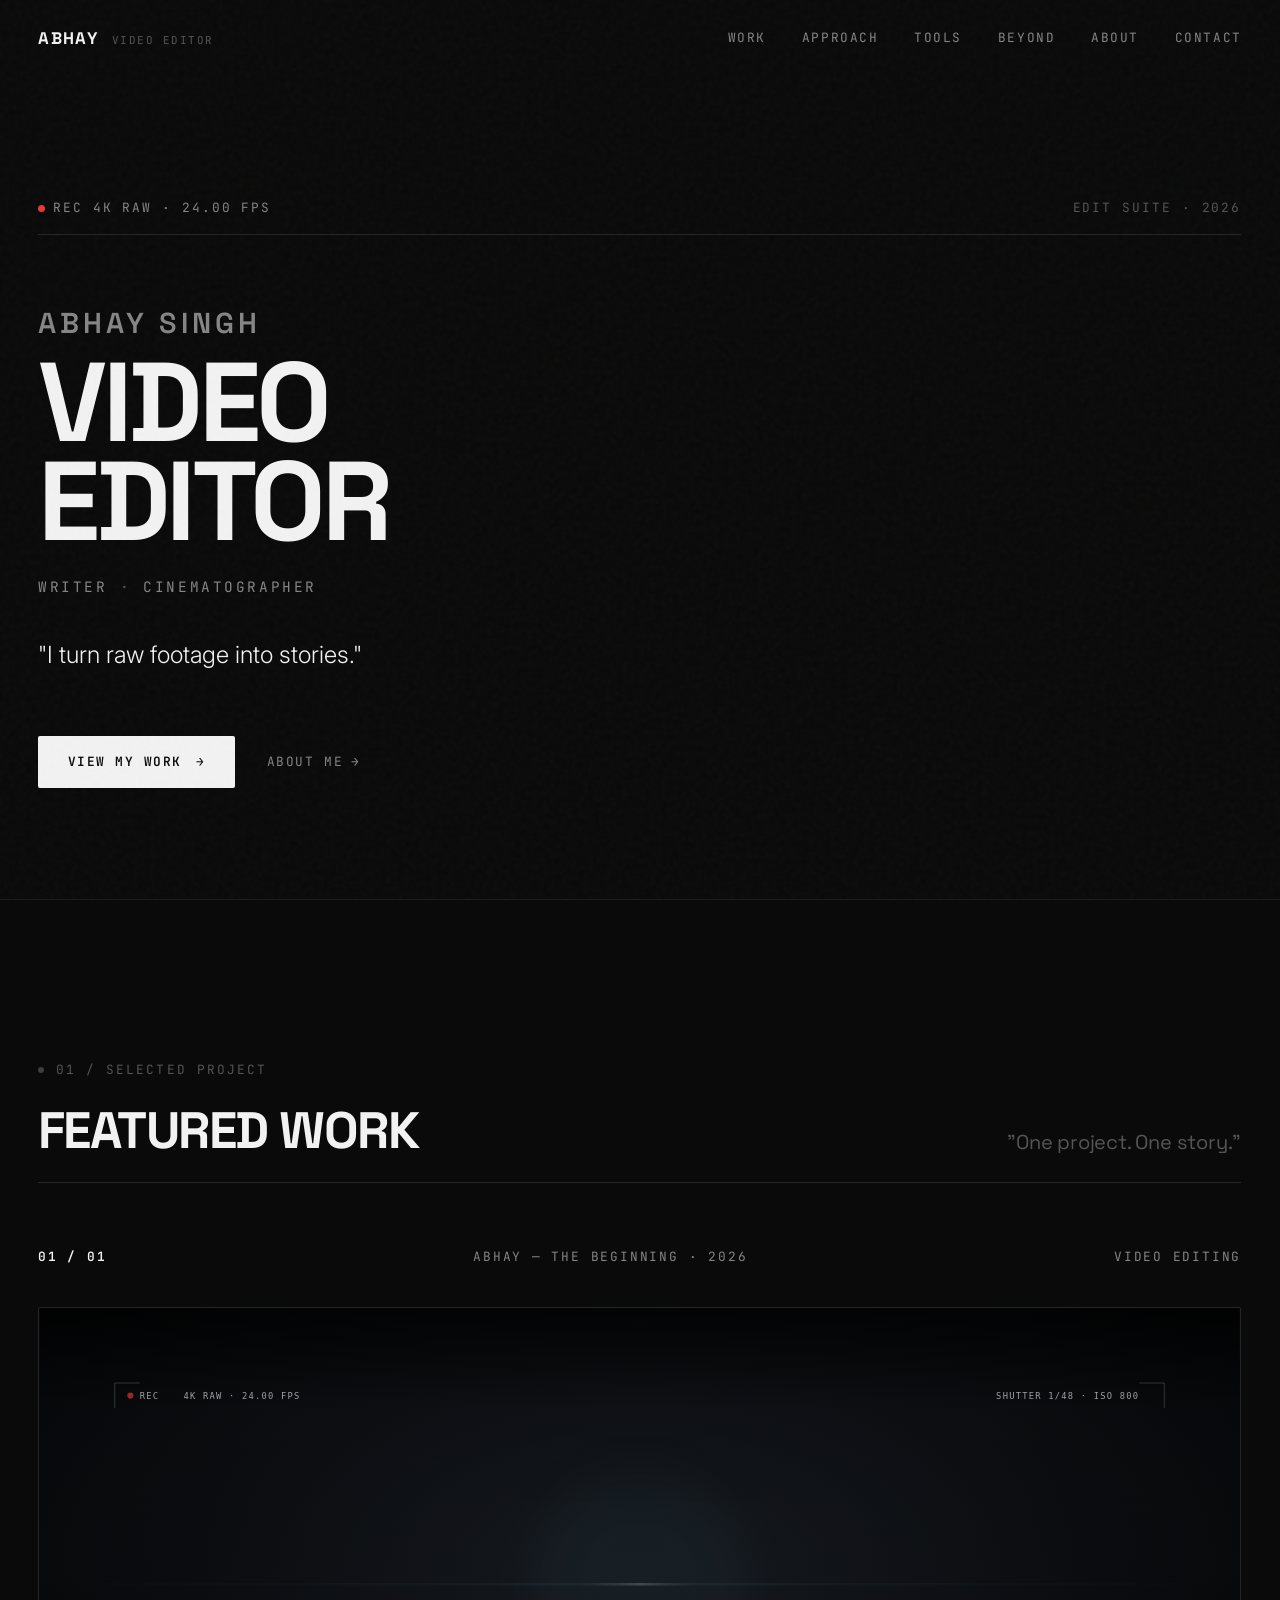
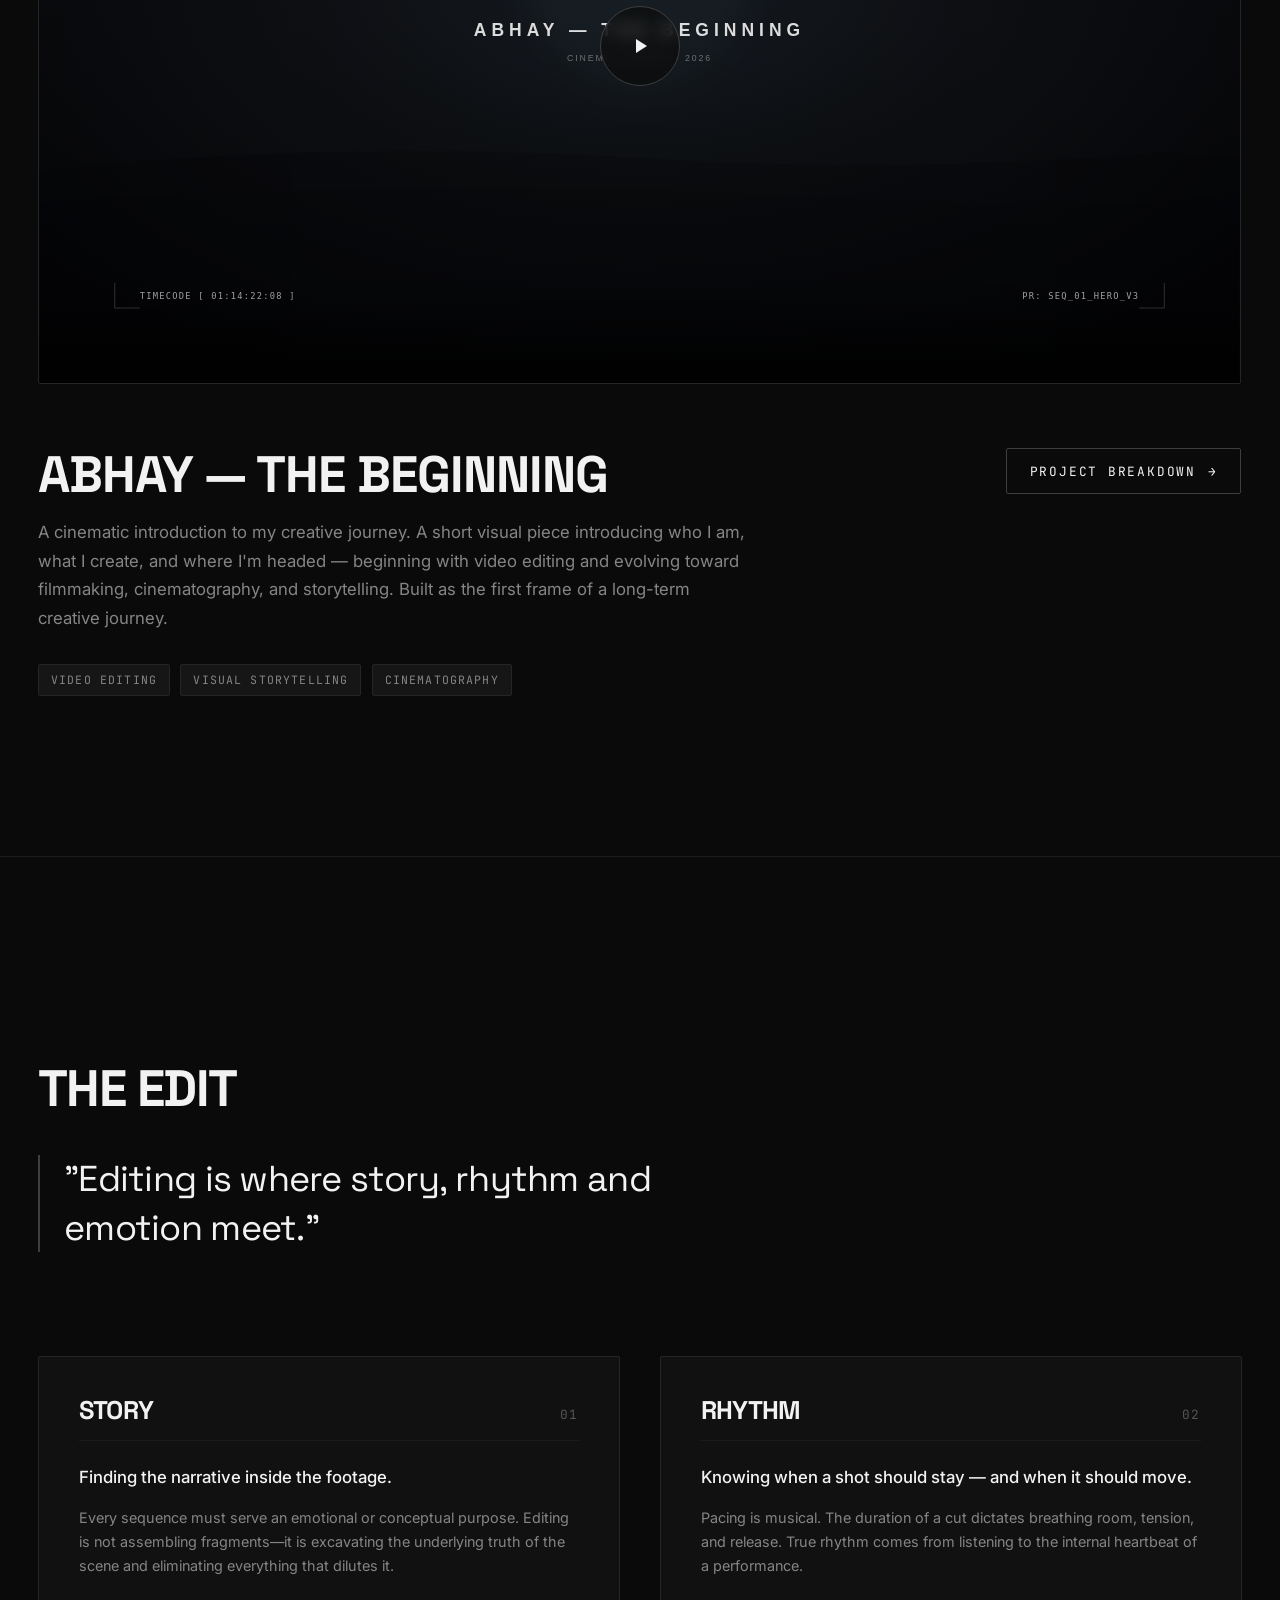
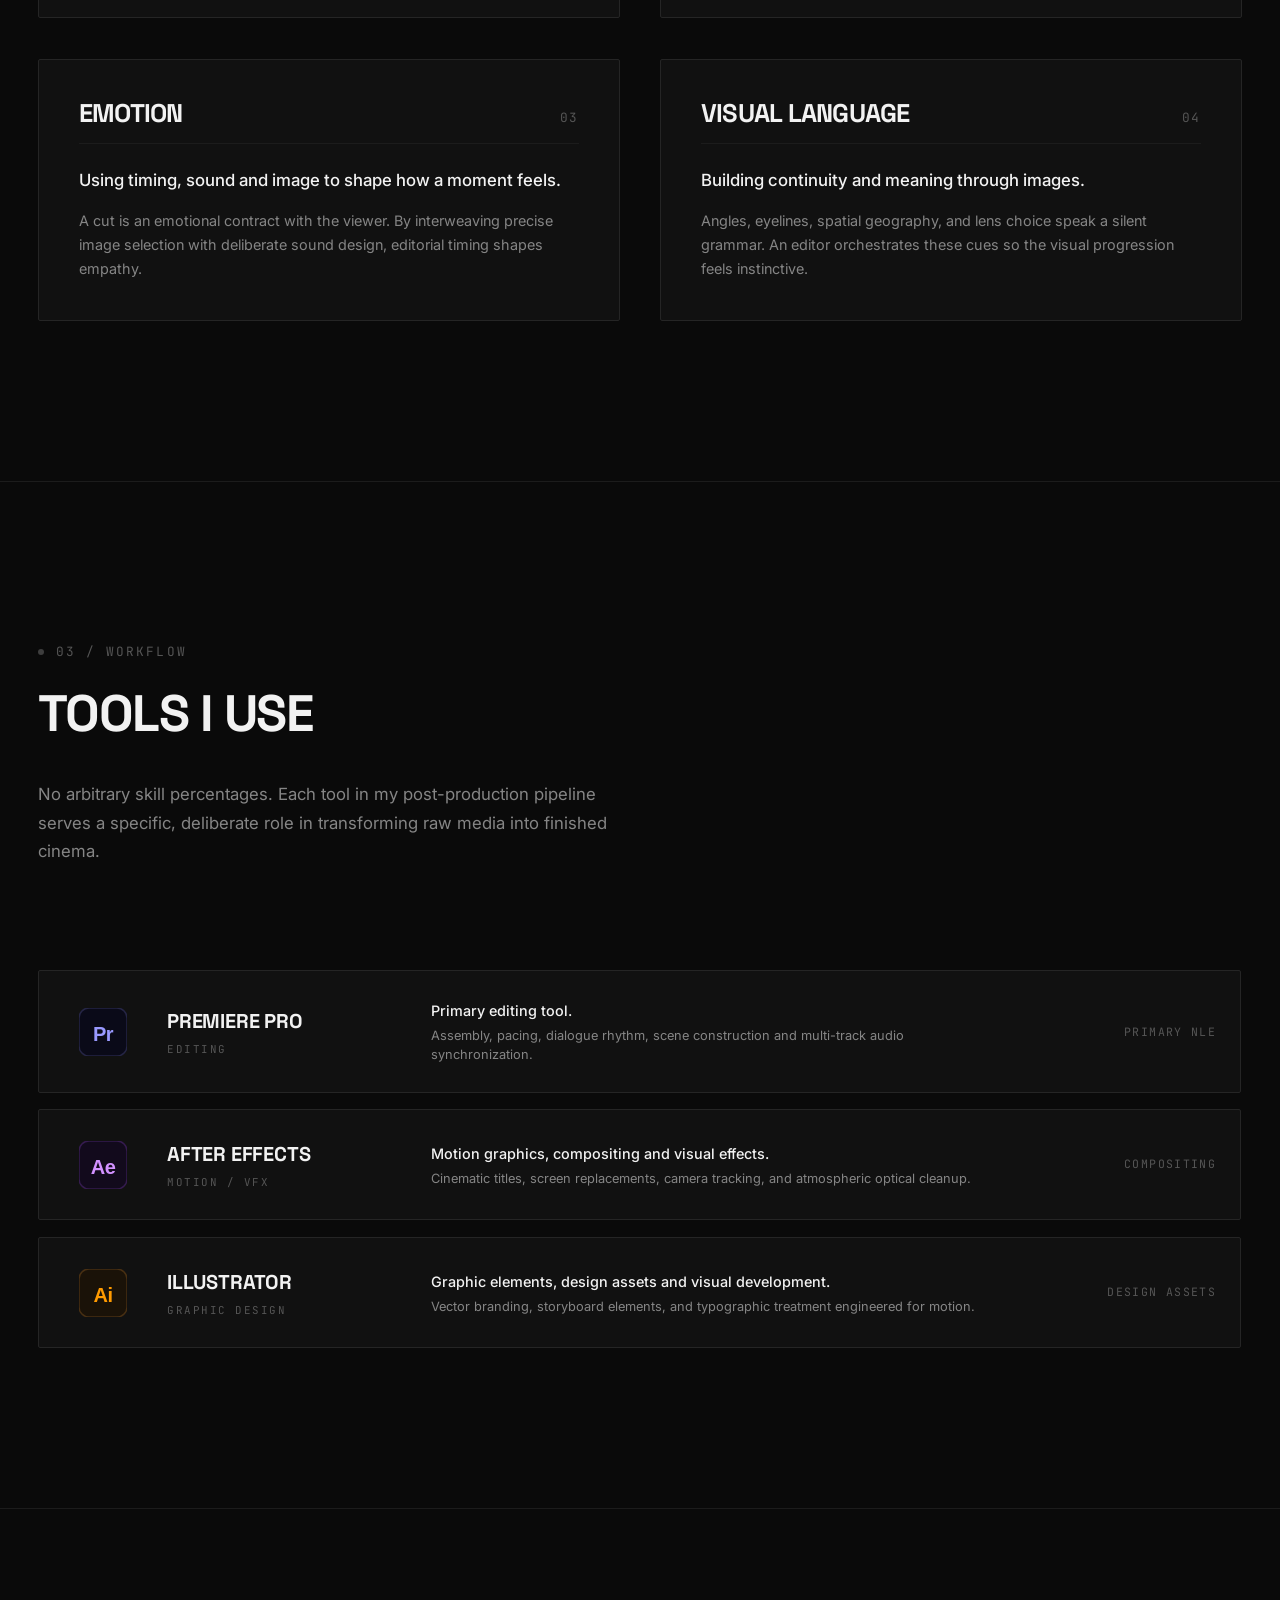
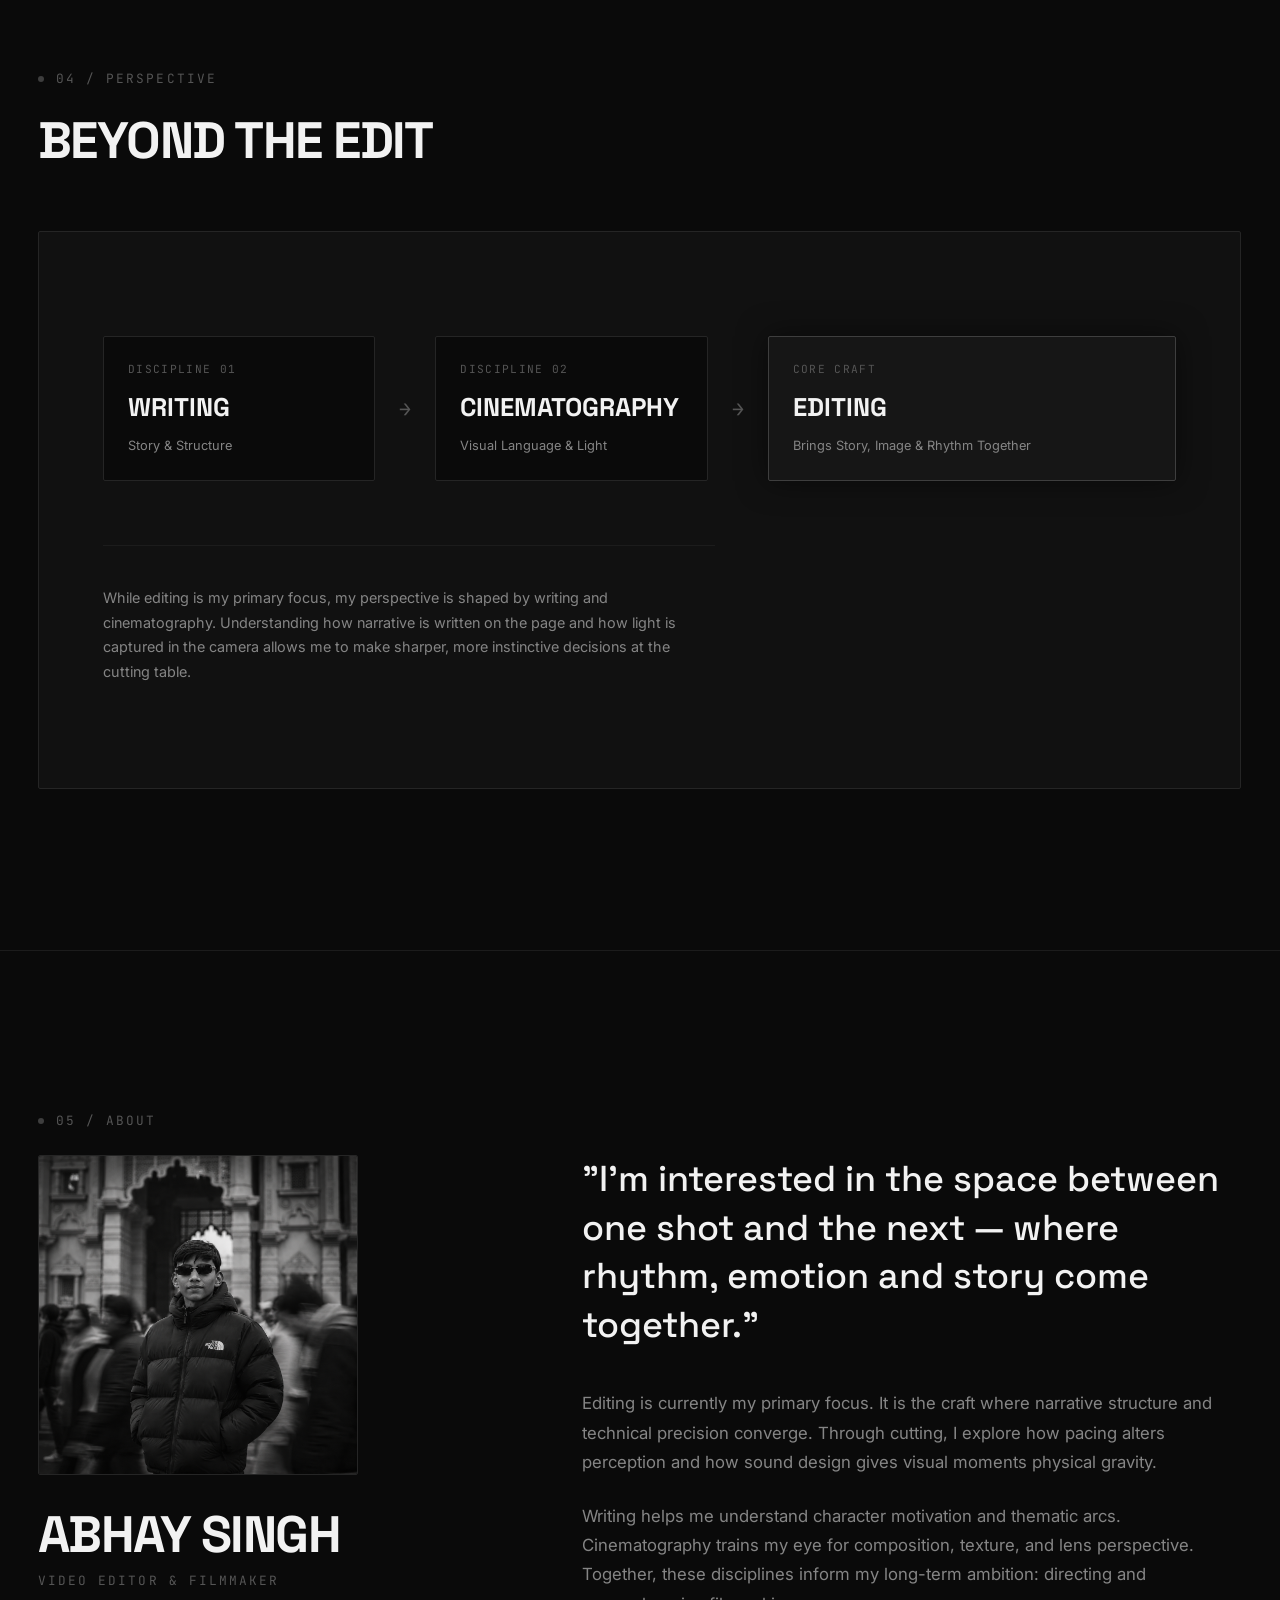
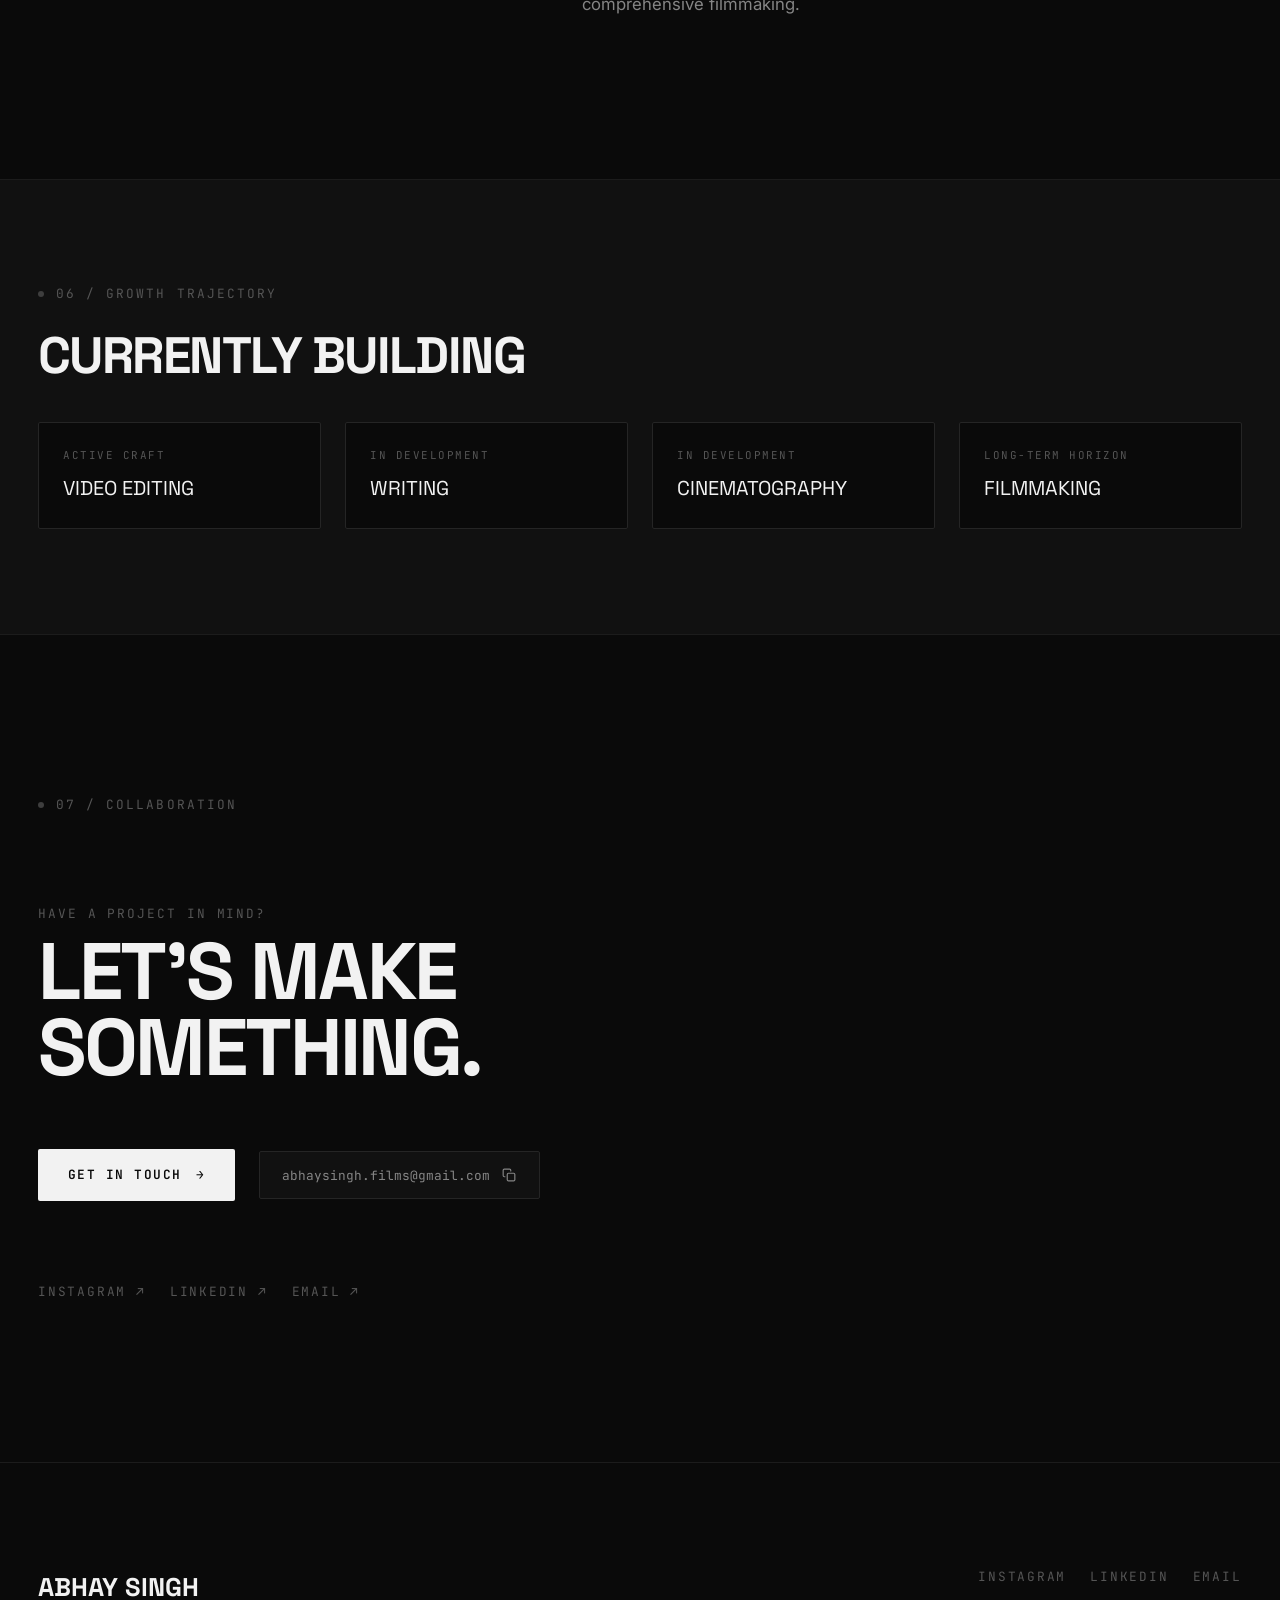
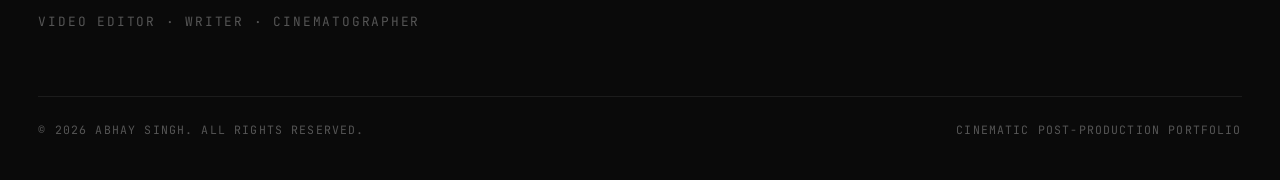
==== commit 5a4be9d4: "Add files via upload" ====
--- a/idea 2/index.html
+++ b/idea 2/index.html
@@ -166,7 +166,7 @@
           
           <div class="project-meta-top">
             <span class="project-number">01 / 01</span>
-            <span>CHRONICLES OF LIGHT · 2026</span>
+            <span>ABHAY — THE BEGINNING · 2026</span>
             <span>VIDEO EDITING</span>
           </div>
 
@@ -177,7 +177,10 @@
             <video 
               id="featured-video" 
               class="media-layer" 
+              src="assets/video/project-1.mp4"
               playsinline 
+              webkit-playsinline 
+              x5-playsinline 
               preload="metadata"
               poster="assets/images/featured-project-poster.svg"
             >
@@ -188,7 +191,7 @@
             <!-- High-Fidelity Static Poster -->
             <img 
               src="assets/images/featured-project-poster.svg" 
-              alt="Chronicles of Light — Directed Edit by Abhay Singh" 
+              alt="ABHAY — THE BEGINNING · Cinematic Introduction by Abhay Singh" 
               class="media-layer poster-fallback"
             >
 
@@ -232,18 +235,17 @@
           <!-- Project Information & Editorial Breakdown -->
           <div class="project-info-grid">
             <div class="project-main-info">
-              <h3 class="project-title">CHRONICLES OF LIGHT</h3>
+              <h3 class="project-title">ABHAY — THE BEGINNING</h3>
               
               <p class="project-description">
-                A narrative-driven edit exploring isolation, tempo, and optical contrast. Constructed to examine how silence and micro-pacing shape viewer tension across a cinematic sequence.
+                A cinematic introduction to my creative journey. A short visual piece introducing who I am, what I create, and where I'm headed — beginning with video editing and evolving toward filmmaking, cinematography, and storytelling. Built as the first frame of a long-term creative journey.
               </p>
 
               <!-- Honest Roles Tagging -->
               <div class="project-roles-bar">
-                <span class="role-pill">EDITING</span>
-                <span class="role-pill">MOTION GRAPHICS</span>
-                <span class="role-pill">COLOR</span>
-                <span class="role-pill">SOUND</span>
+                <span class="role-pill">VIDEO EDITING</span>
+                <span class="role-pill">VISUAL STORYTELLING</span>
+                <span class="role-pill">CINEMATOGRAPHY</span>
               </div>
             </div>
 
@@ -608,7 +610,7 @@
       </div>
 
       <div>
-        <h3 id="modal-project-title" class="modal-project-title">CHRONICLES OF LIGHT</h3>
+        <h3 id="modal-project-title" class="modal-project-title">ABHAY — THE BEGINNING</h3>
         <div id="modal-project-roles" class="modal-badges-group"></div>
         <div id="modal-project-tools" class="modal-badges-group"></div>
       </div>
--- a/idea 2/css/components.css
+++ b/idea 2/css/components.css
@@ -383,10 +383,12 @@
 .poster-fallback {
   z-index: 1;
   transition: opacity var(--transition-slow);
+  pointer-events: none;
 }
 
 .canvas-fallback {
   z-index: 2;
+  pointer-events: none;
 }
 
 .project-media-container.is-playing .poster-fallback {
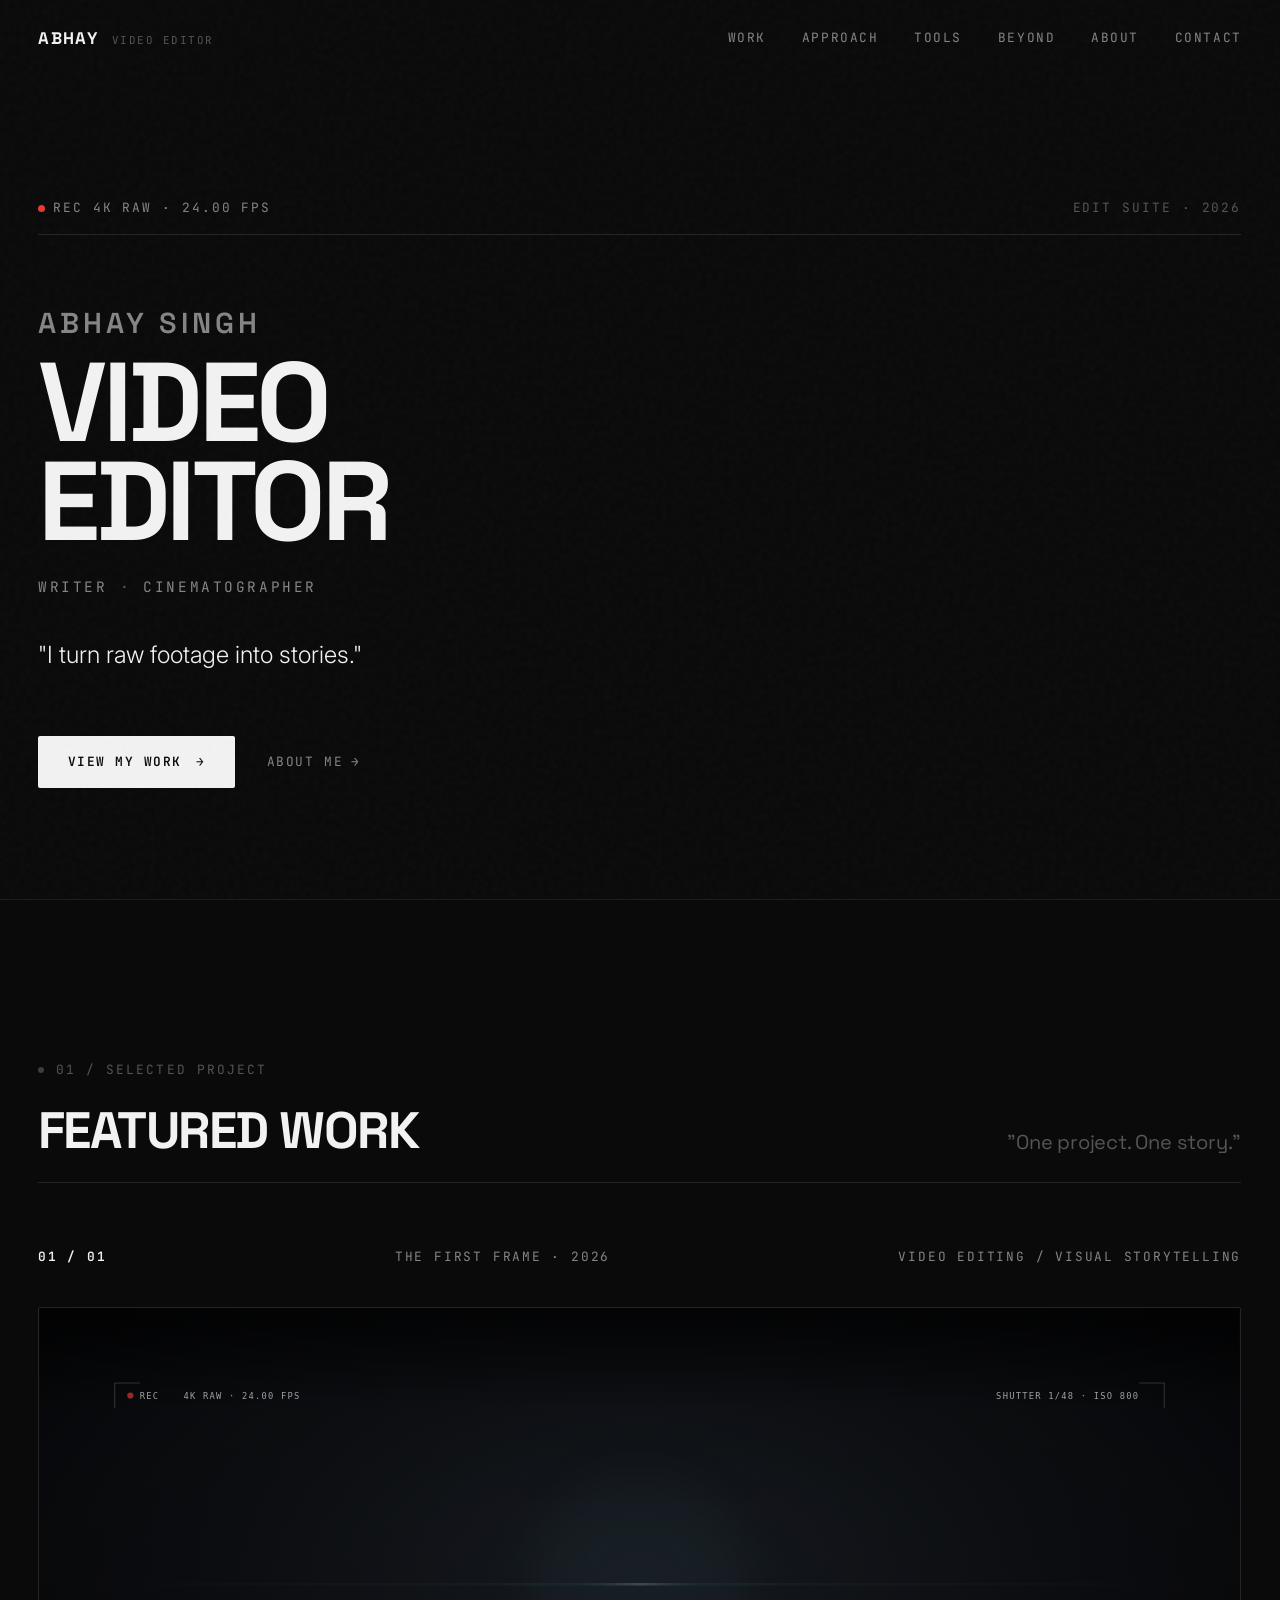
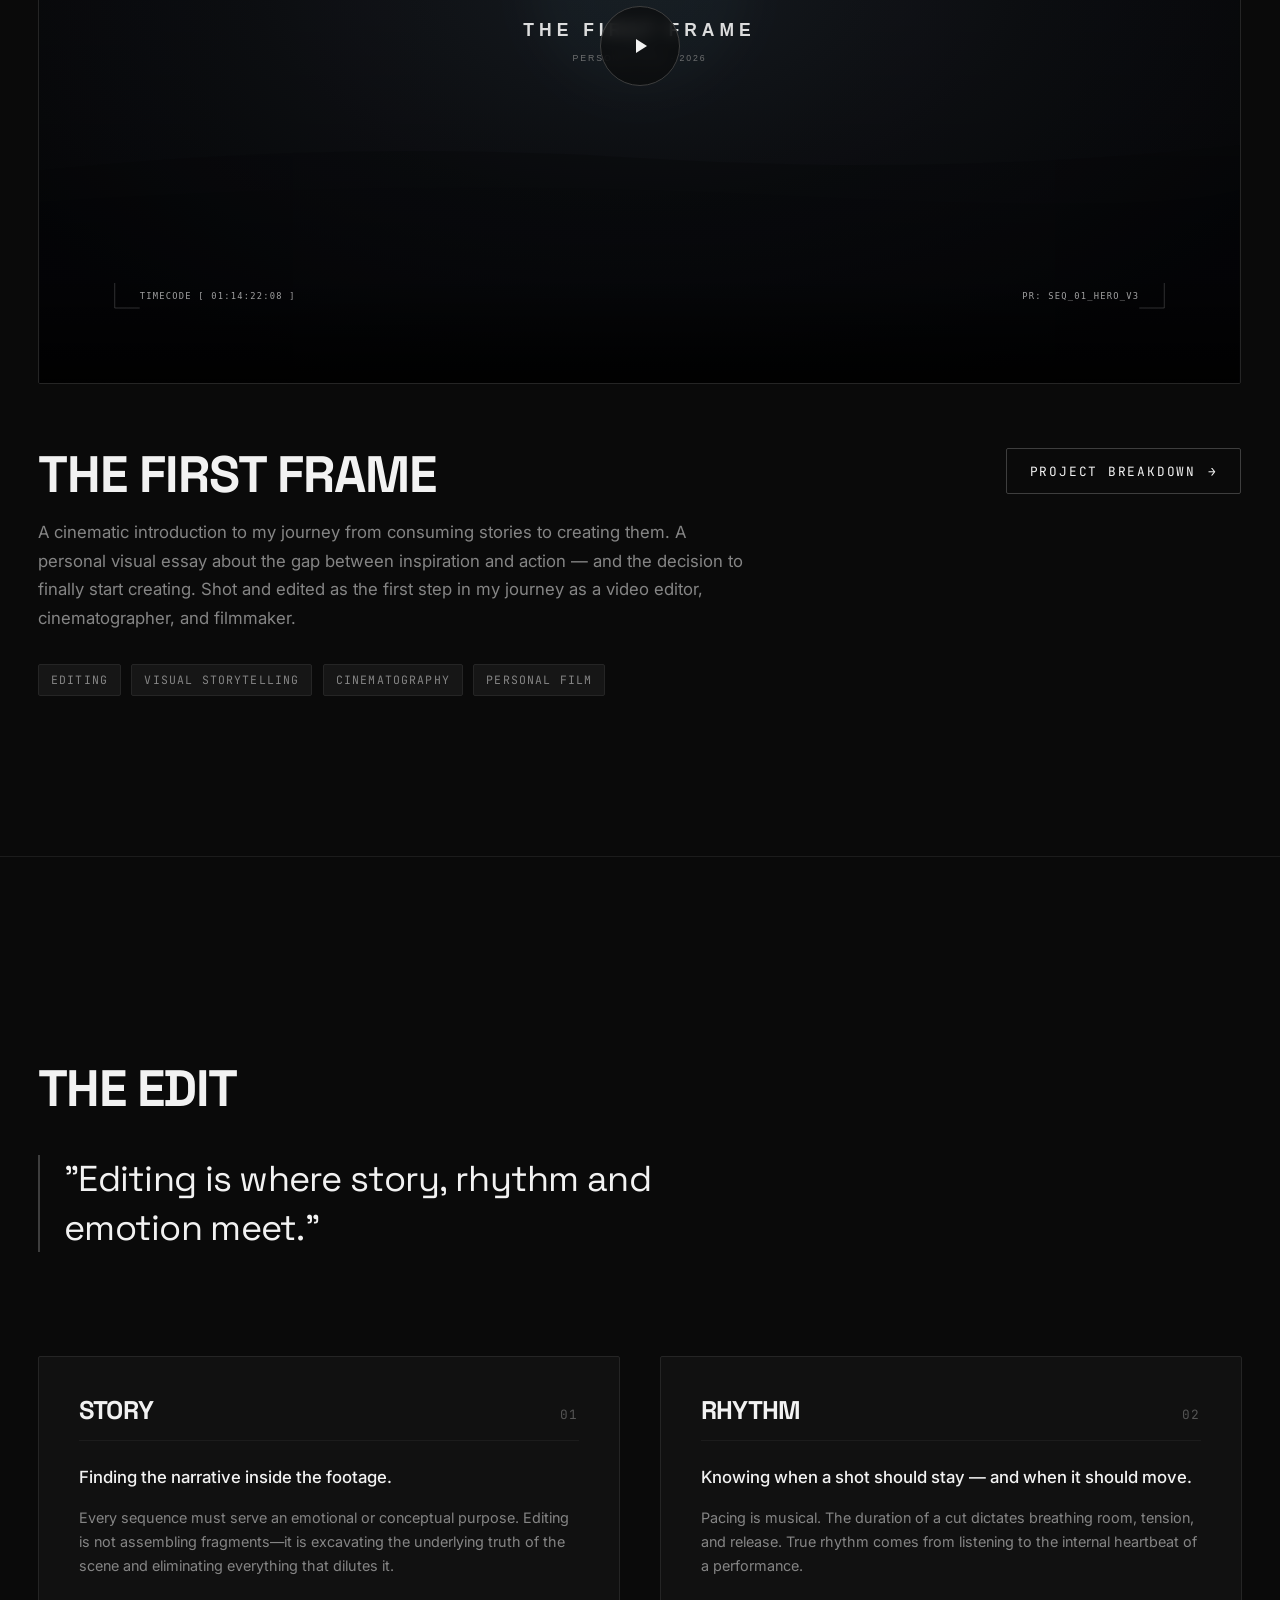
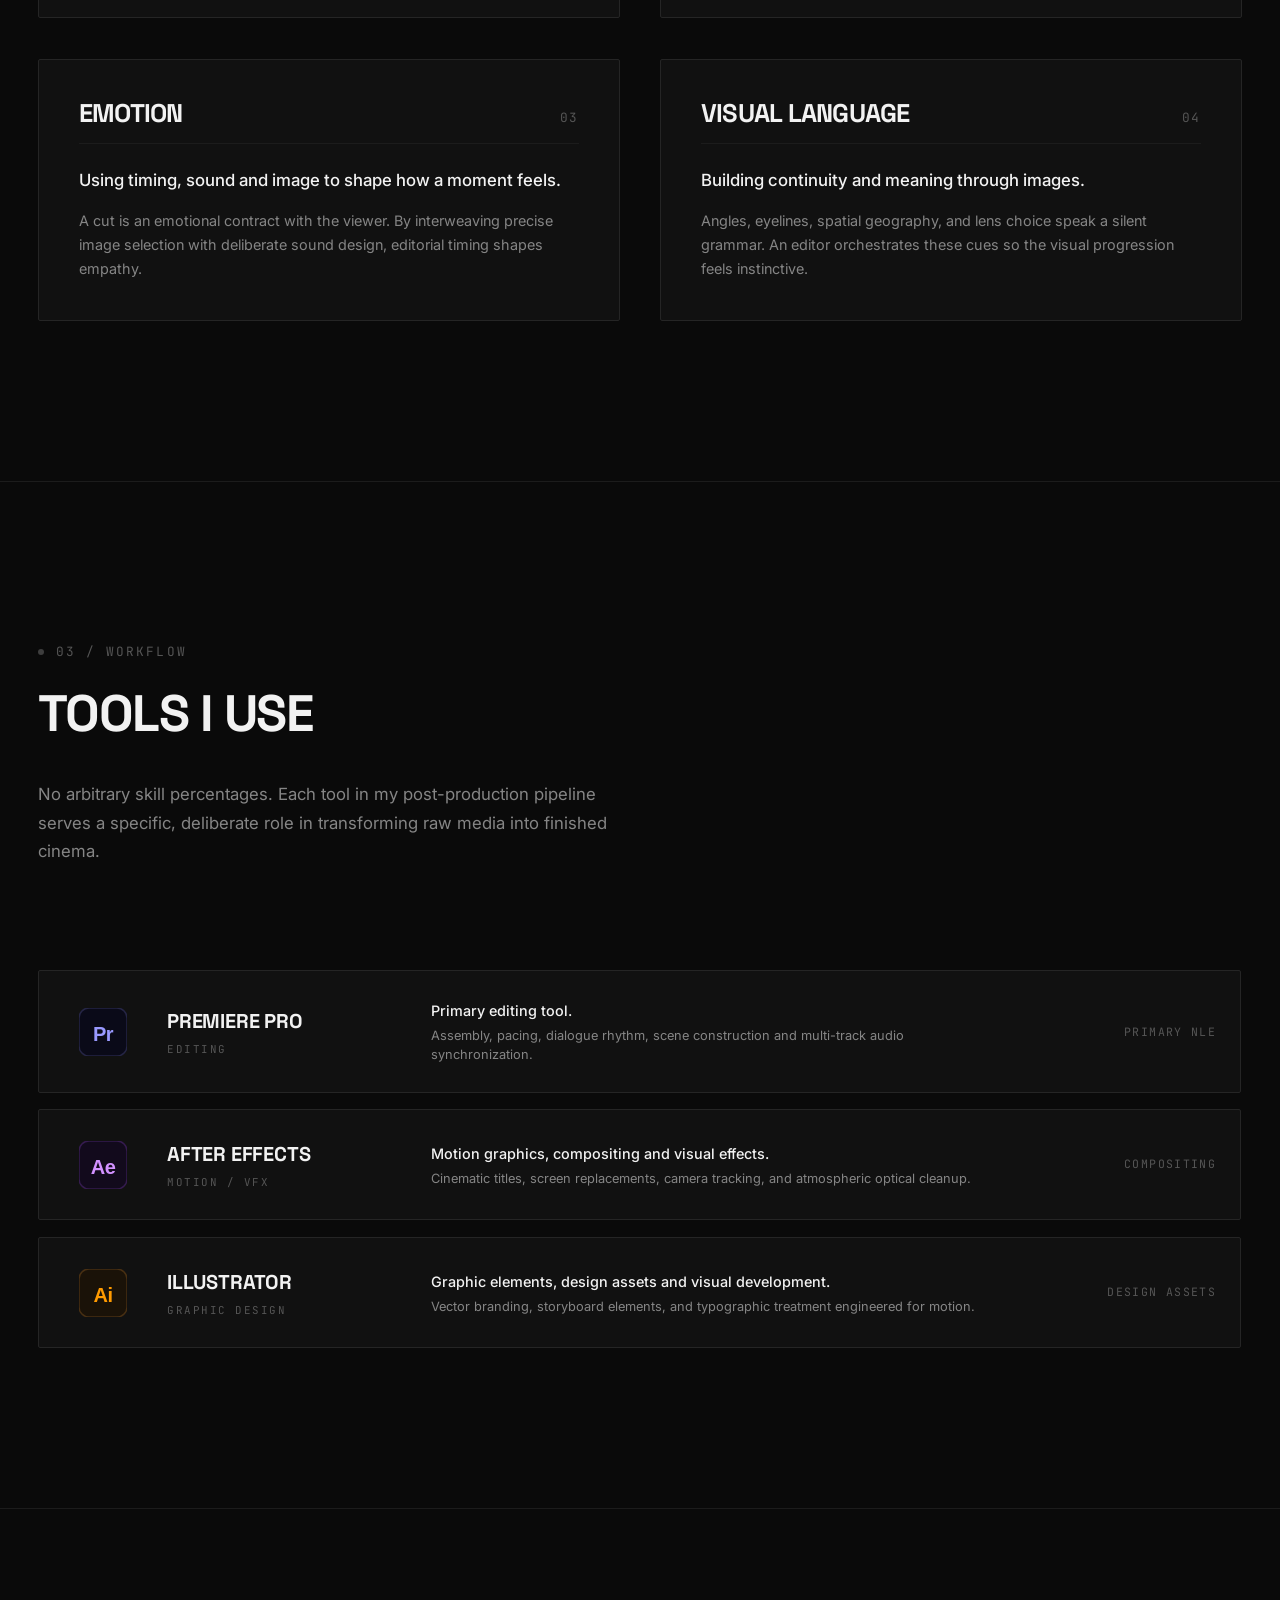
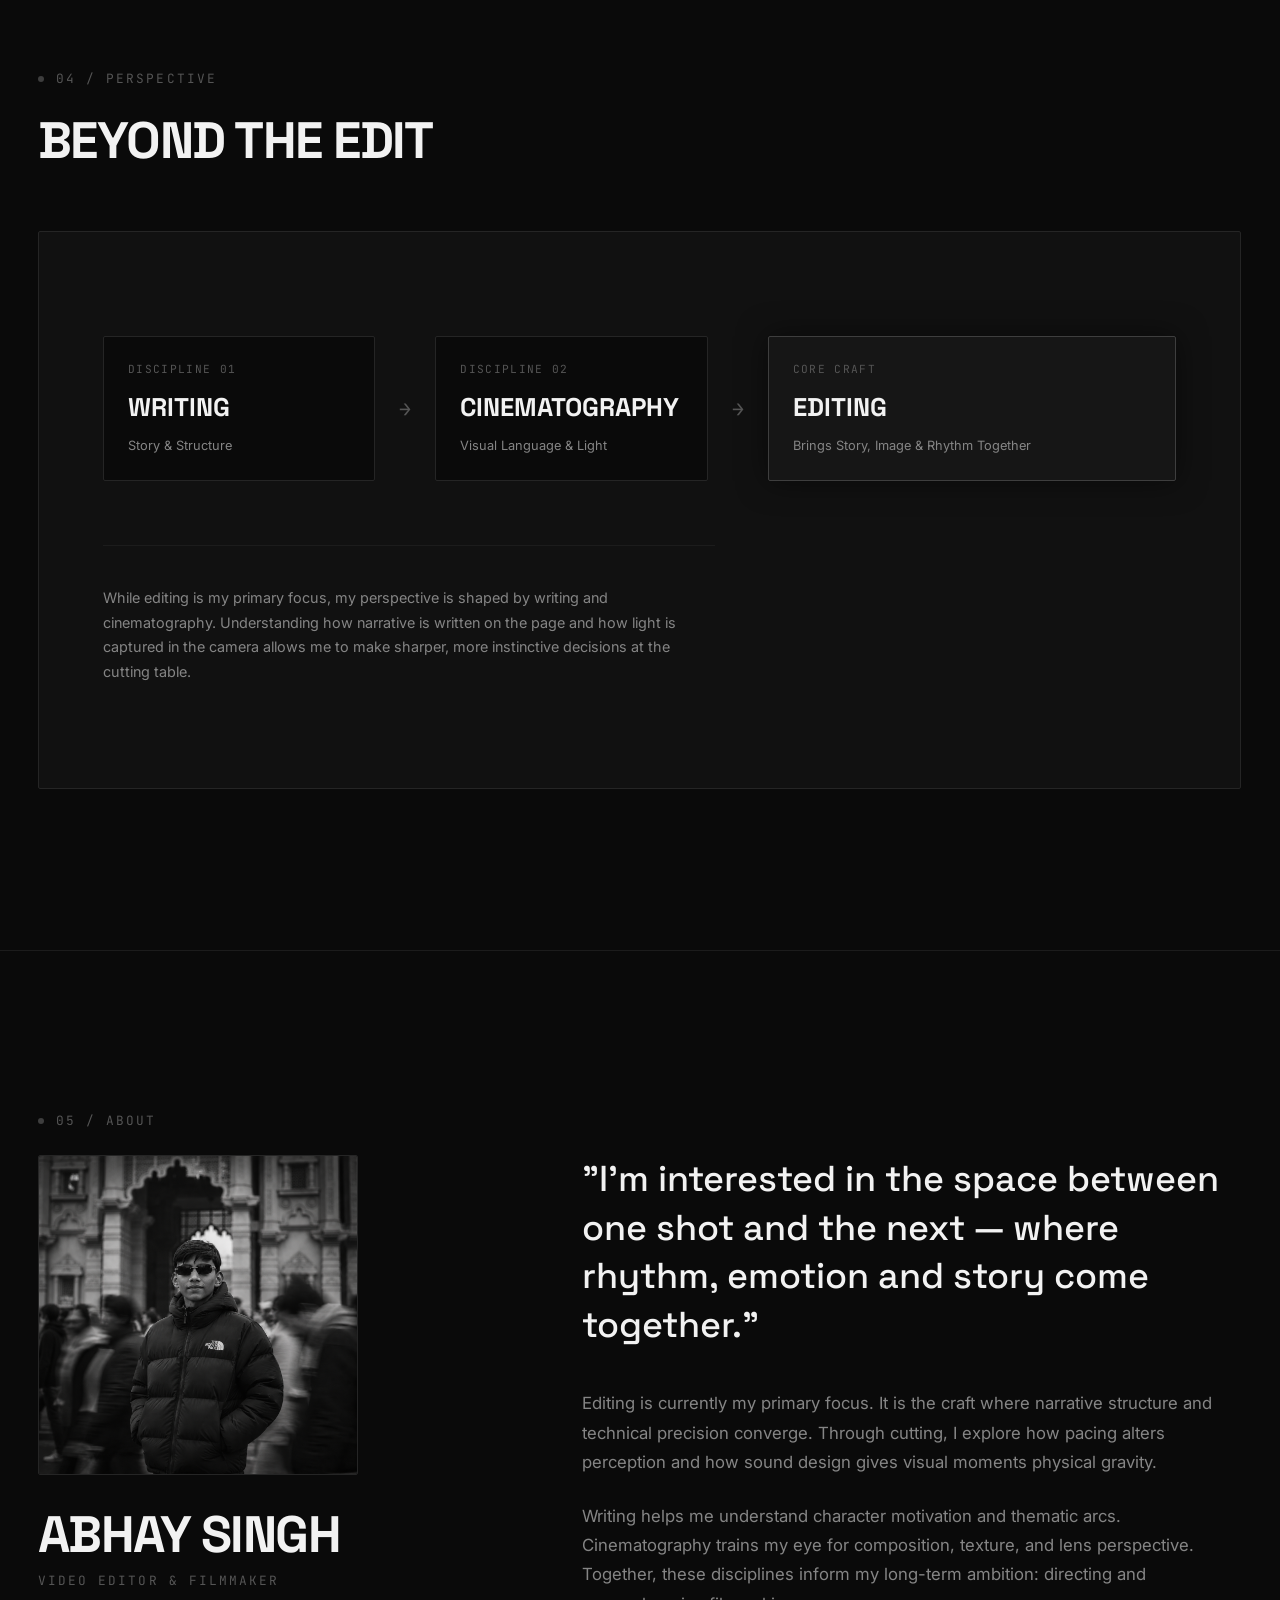
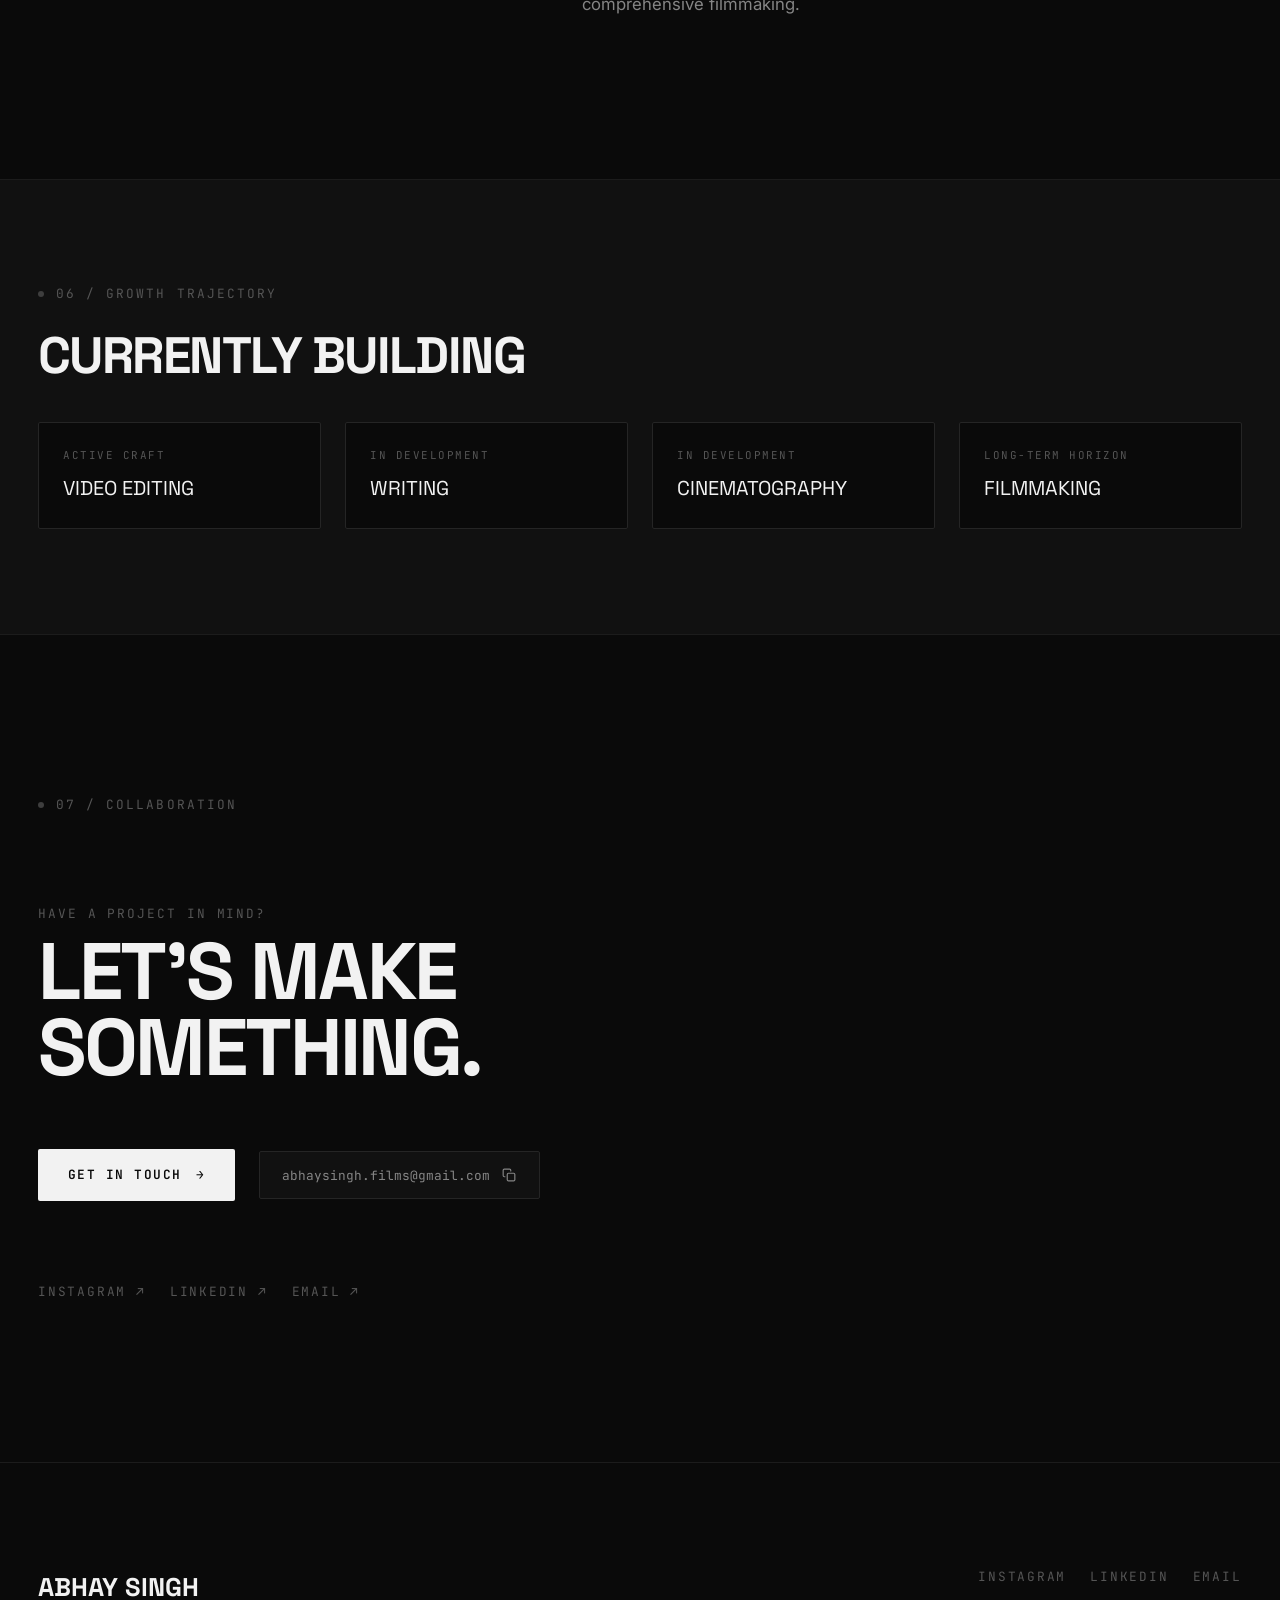
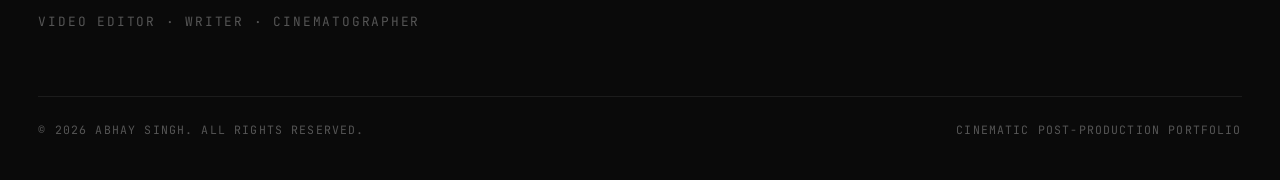
==== commit 8d13e16c: "Add files via upload" ====
--- a/idea 2/index.html
+++ b/idea 2/index.html
@@ -166,8 +166,8 @@
           
           <div class="project-meta-top">
             <span class="project-number">01 / 01</span>
-            <span>ABHAY — THE BEGINNING · 2026</span>
-            <span>VIDEO EDITING</span>
+            <span>THE FIRST FRAME · 2026</span>
+            <span>VIDEO EDITING / VISUAL STORYTELLING</span>
           </div>
 
           <!-- Large 16:9 Cinematic Video Player Container -->
@@ -191,7 +191,7 @@
             <!-- High-Fidelity Static Poster -->
             <img 
               src="assets/images/featured-project-poster.svg" 
-              alt="ABHAY — THE BEGINNING · Cinematic Introduction by Abhay Singh" 
+              alt="THE FIRST FRAME · Cinematic Introduction by Abhay Singh" 
               class="media-layer poster-fallback"
             >
 
@@ -235,17 +235,18 @@
           <!-- Project Information & Editorial Breakdown -->
           <div class="project-info-grid">
             <div class="project-main-info">
-              <h3 class="project-title">ABHAY — THE BEGINNING</h3>
+              <h3 class="project-title">THE FIRST FRAME</h3>
               
               <p class="project-description">
-                A cinematic introduction to my creative journey. A short visual piece introducing who I am, what I create, and where I'm headed — beginning with video editing and evolving toward filmmaking, cinematography, and storytelling. Built as the first frame of a long-term creative journey.
+                A cinematic introduction to my journey from consuming stories to creating them. A personal visual essay about the gap between inspiration and action — and the decision to finally start creating. Shot and edited as the first step in my journey as a video editor, cinematographer, and filmmaker.
               </p>
 
               <!-- Honest Roles Tagging -->
               <div class="project-roles-bar">
-                <span class="role-pill">VIDEO EDITING</span>
+                <span class="role-pill">EDITING</span>
                 <span class="role-pill">VISUAL STORYTELLING</span>
                 <span class="role-pill">CINEMATOGRAPHY</span>
+                <span class="role-pill">PERSONAL FILM</span>
               </div>
             </div>
 
@@ -610,7 +611,7 @@
       </div>
 
       <div>
-        <h3 id="modal-project-title" class="modal-project-title">ABHAY — THE BEGINNING</h3>
+        <h3 id="modal-project-title" class="modal-project-title">THE FIRST FRAME</h3>
         <div id="modal-project-roles" class="modal-badges-group"></div>
         <div id="modal-project-tools" class="modal-badges-group"></div>
       </div>
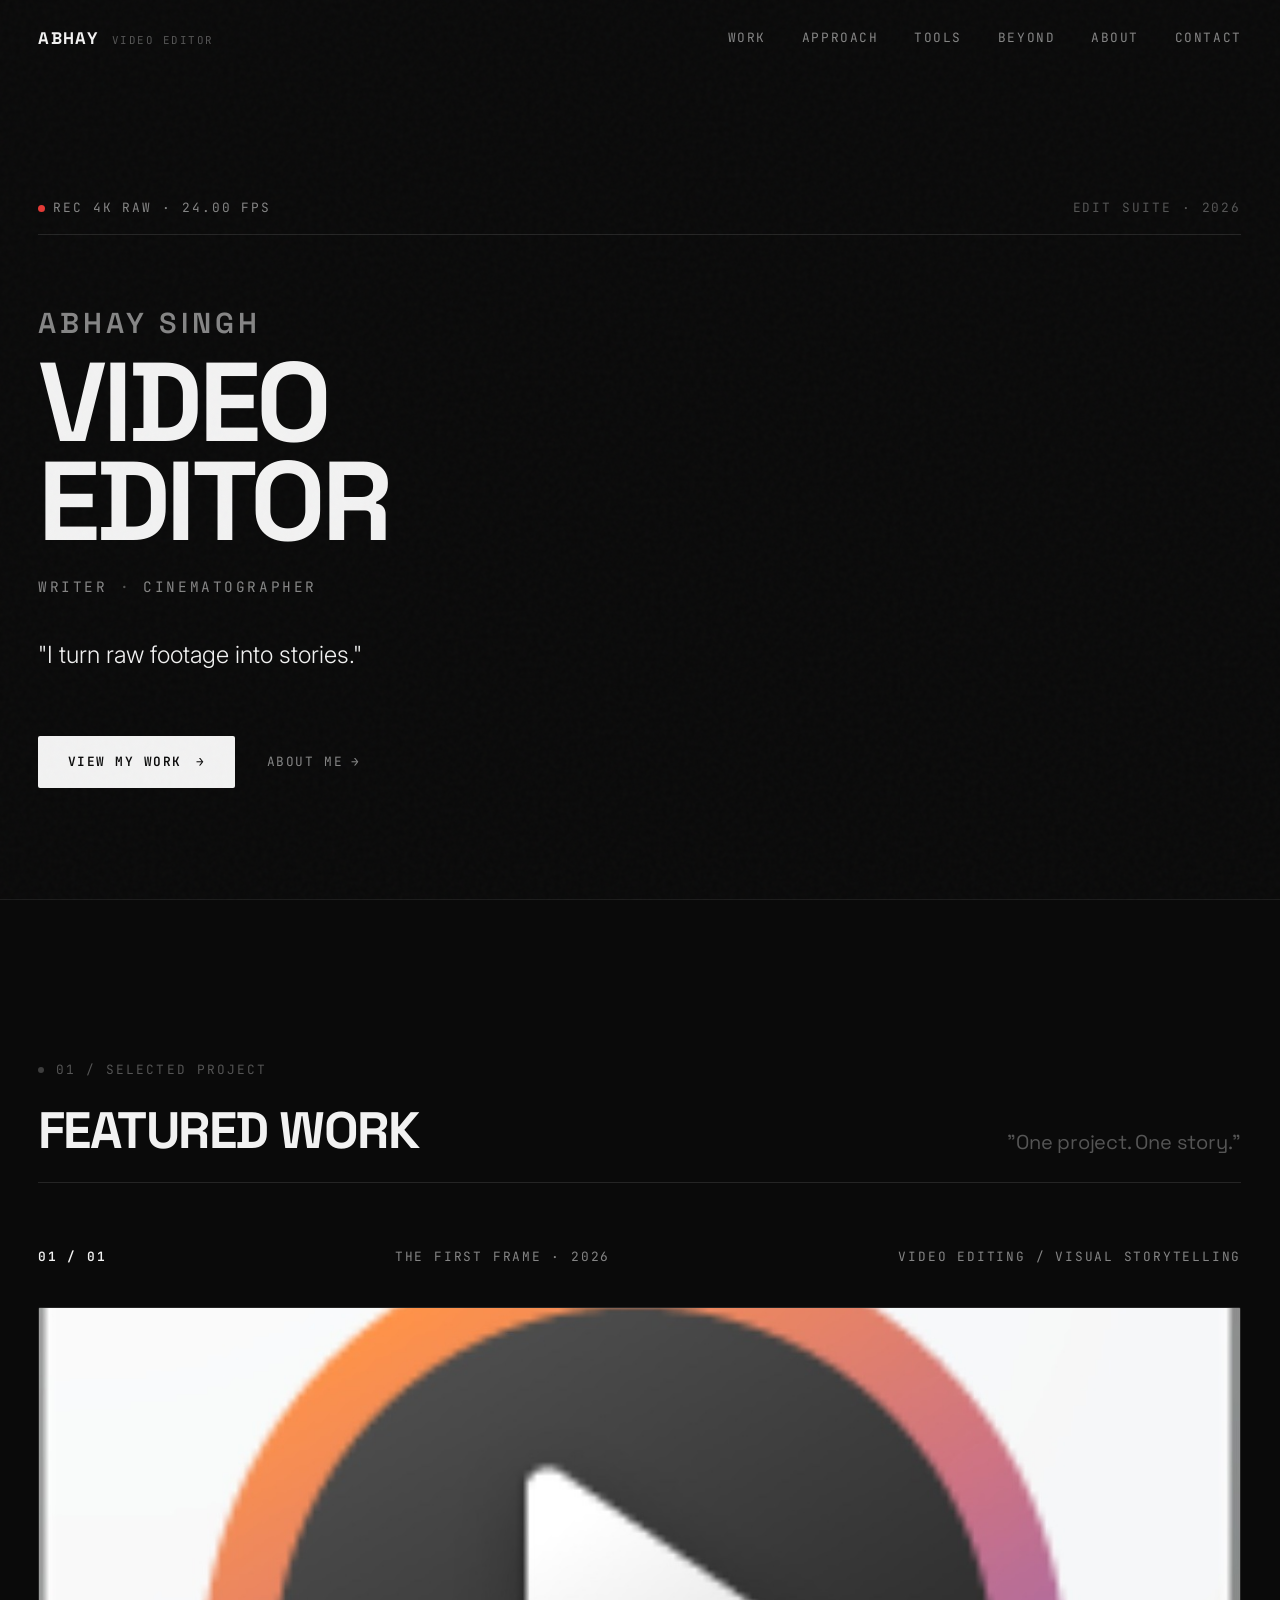
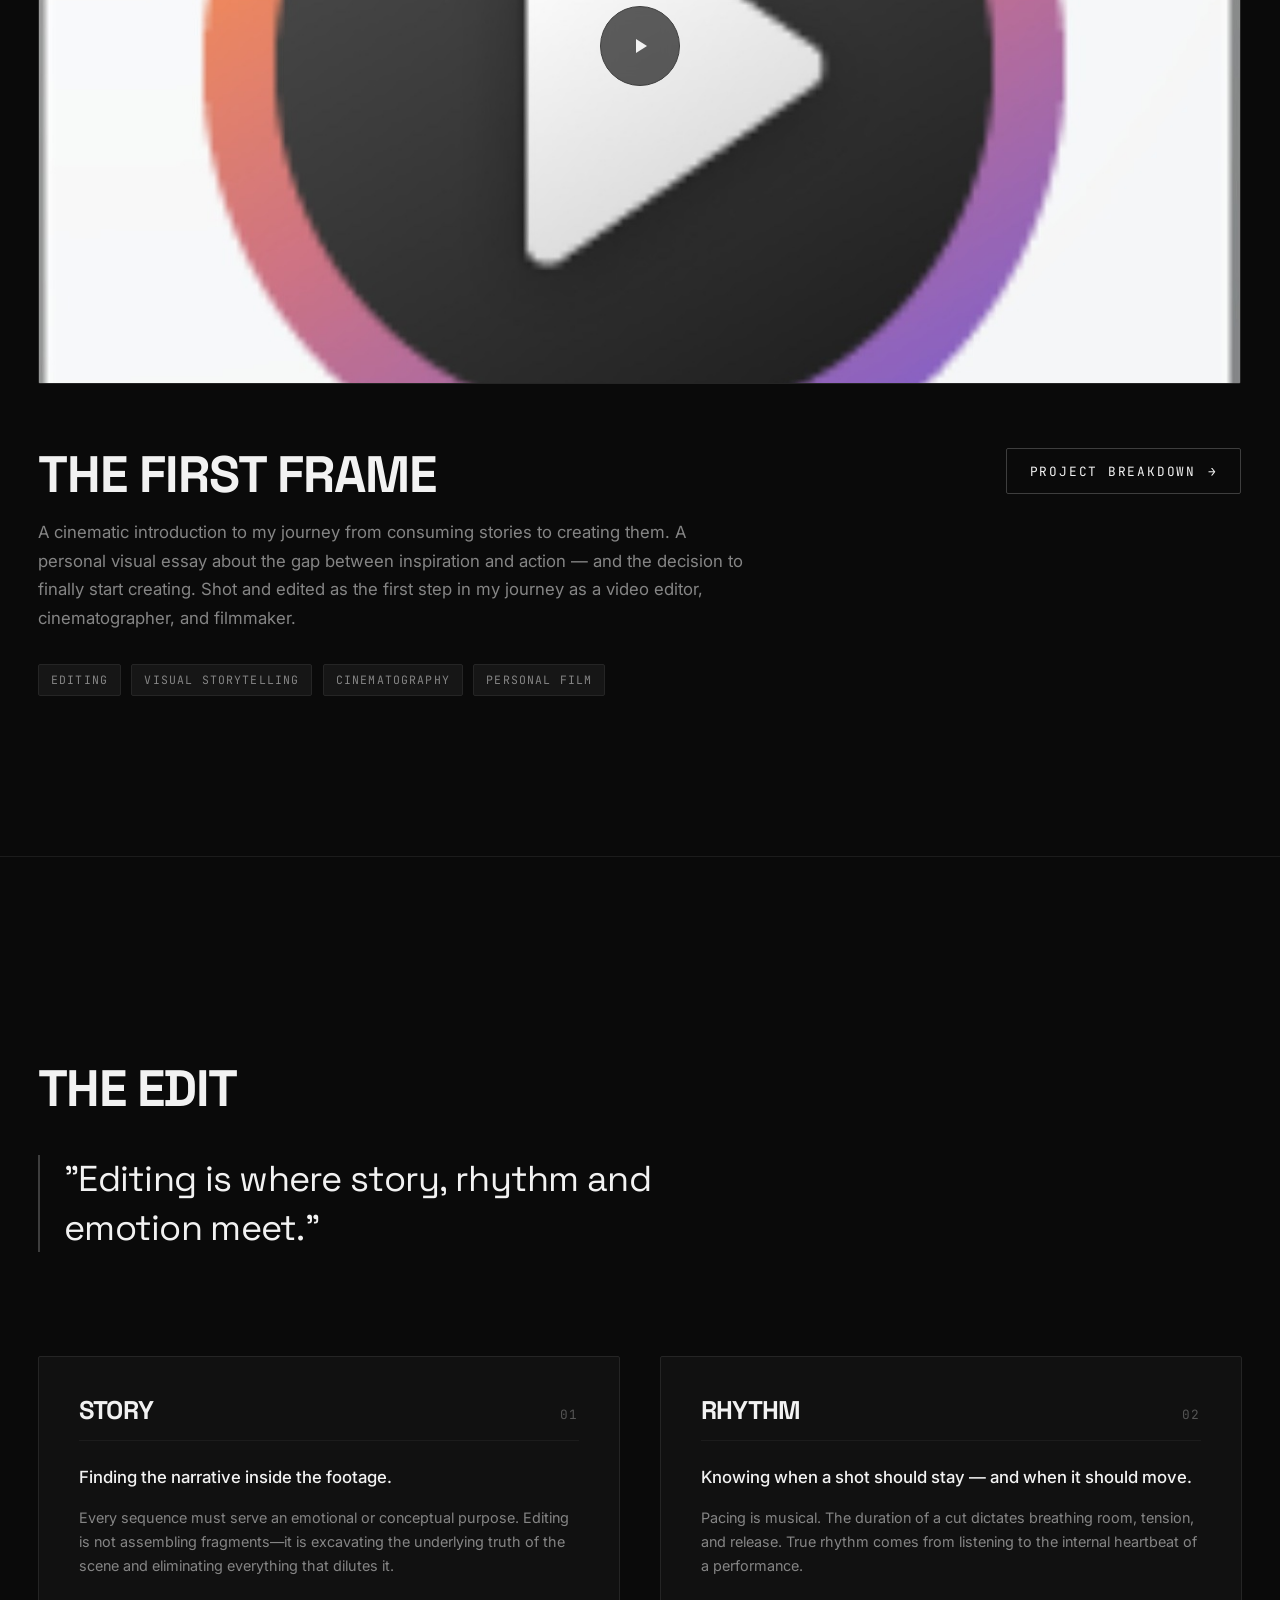
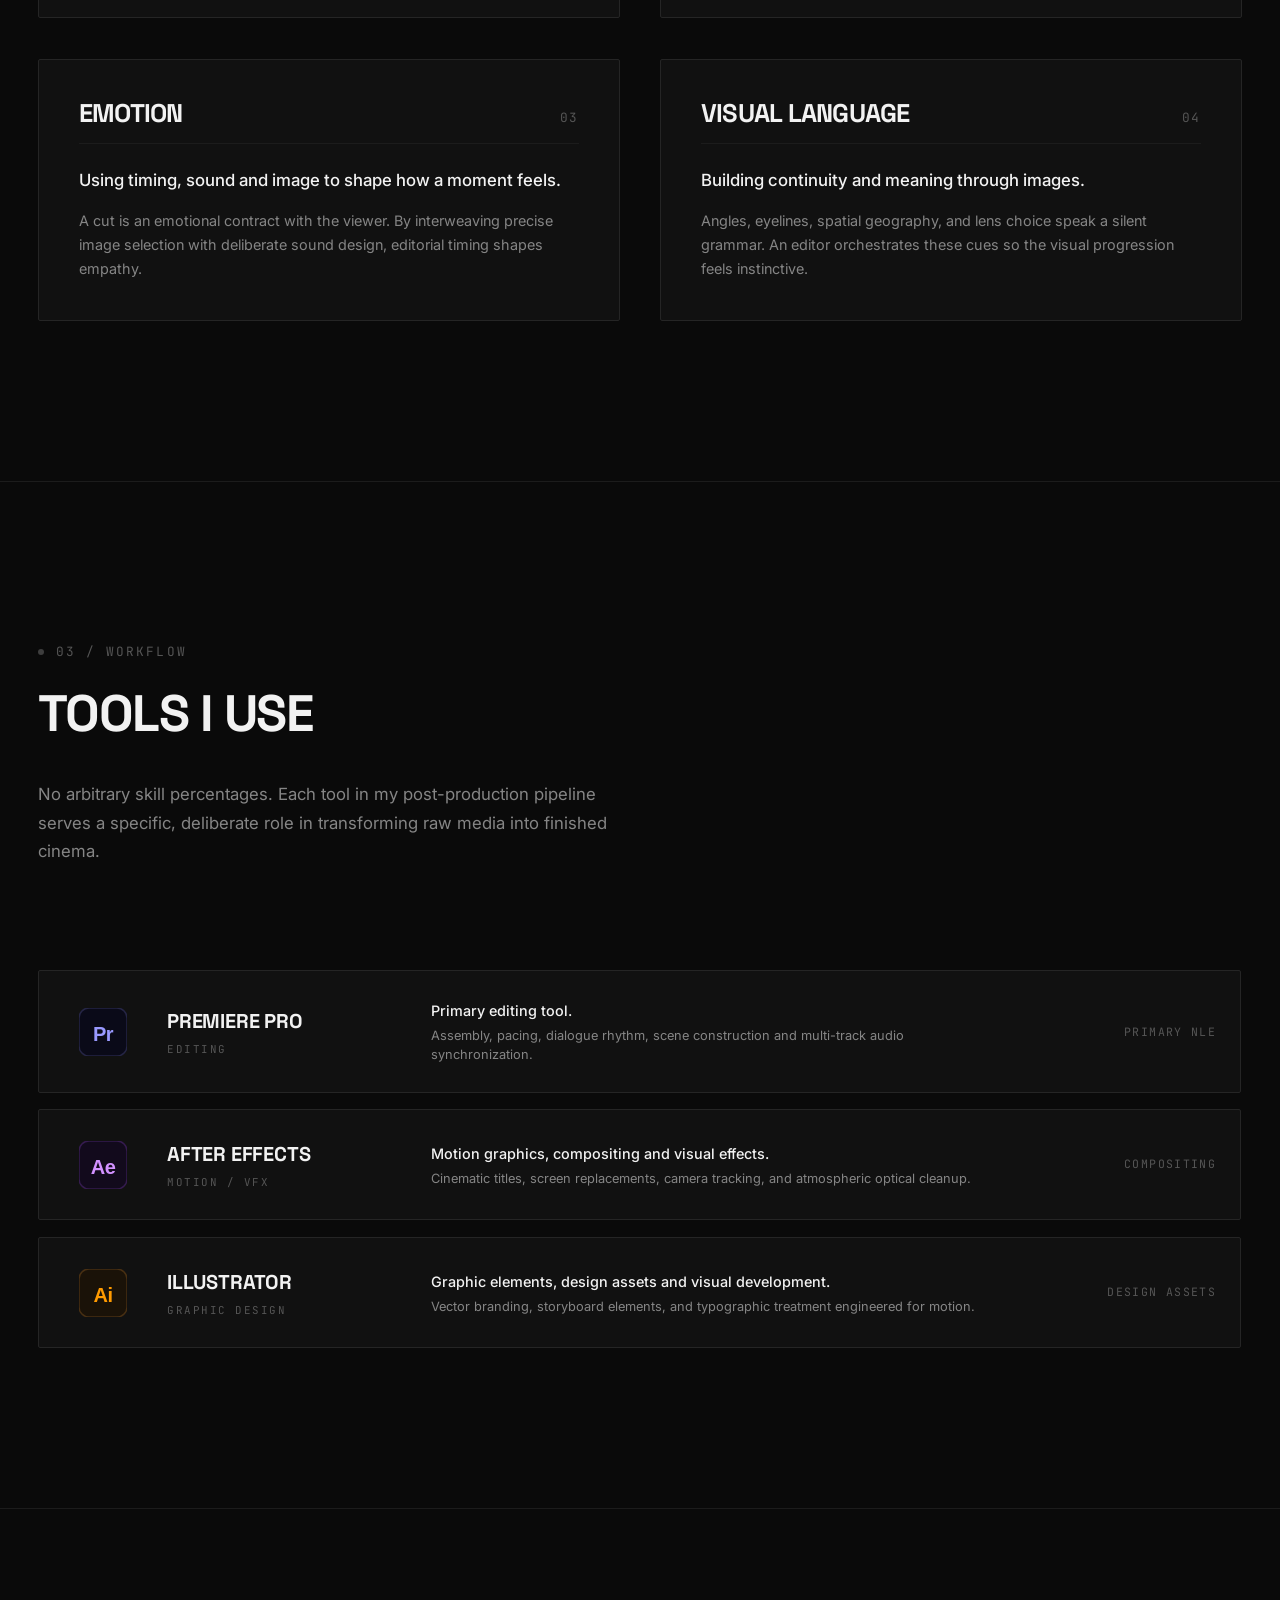
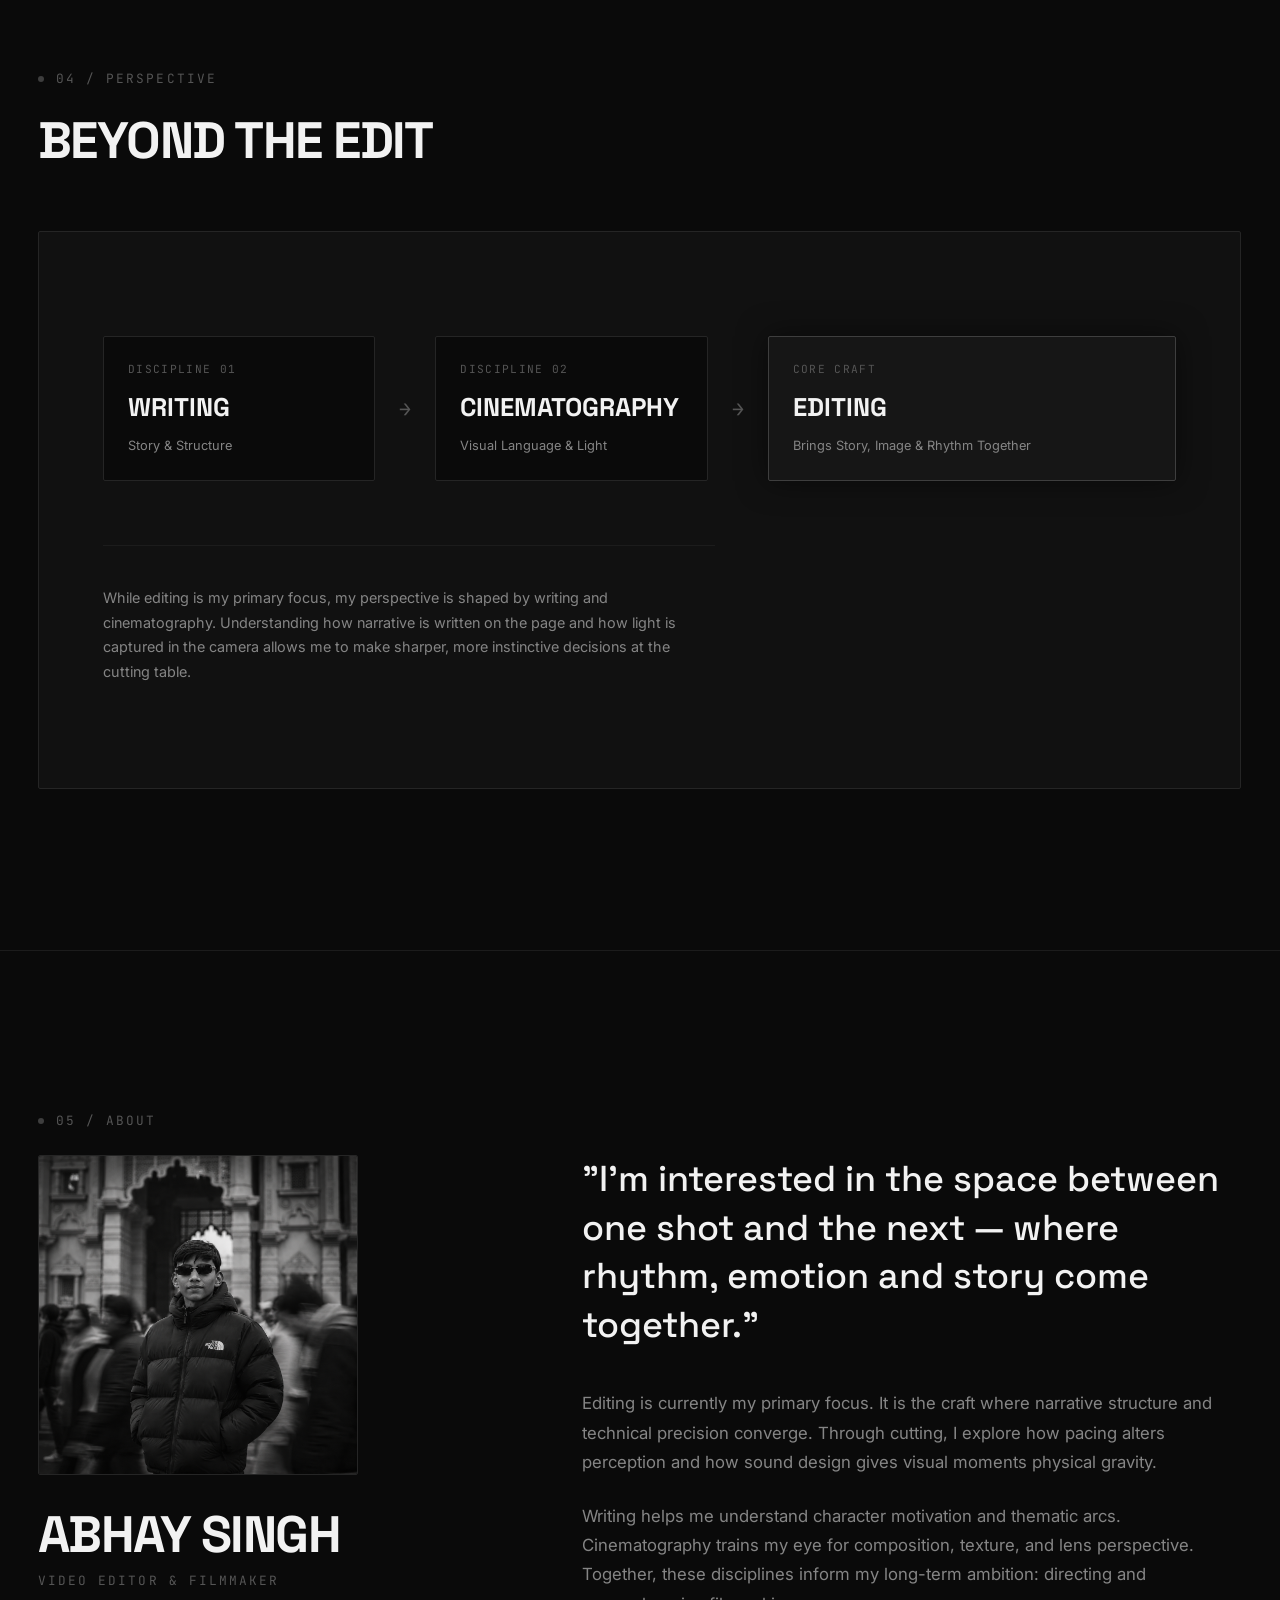
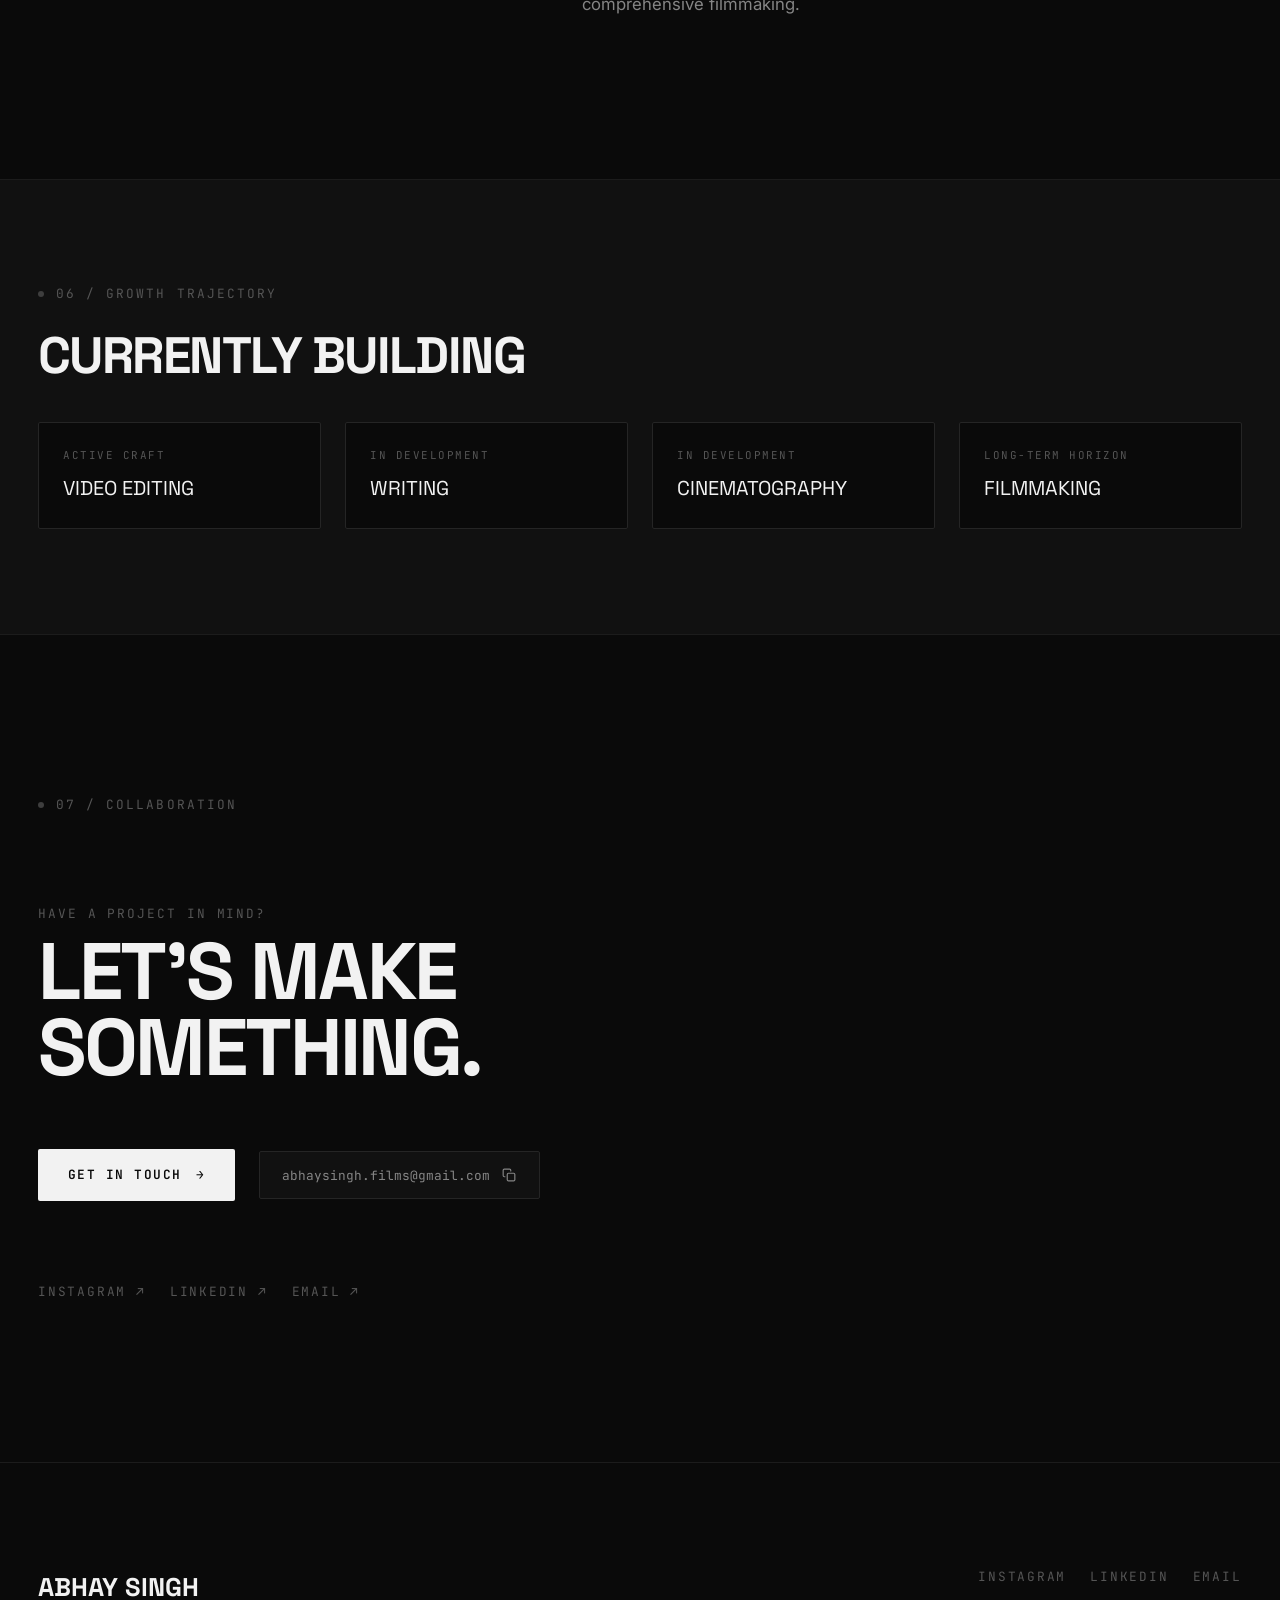
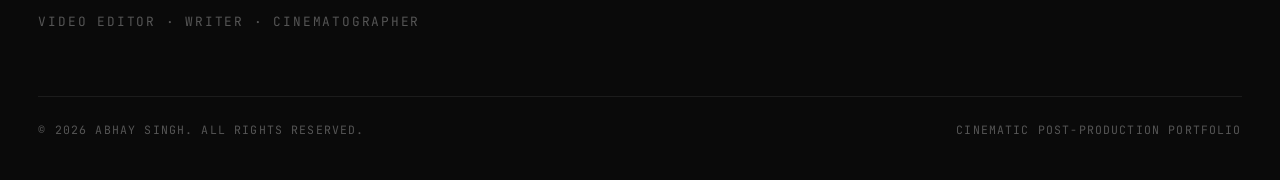
==== commit 40520ef2: "Add files via upload" ====
--- a/idea 2/index.html
+++ b/idea 2/index.html
@@ -182,7 +182,7 @@
               webkit-playsinline 
               x5-playsinline 
               preload="metadata"
-              poster="assets/images/featured-project-poster.svg"
+              poster="assets/images/featured-project-poster.jpg"
             >
               <source src="assets/video/project-1.mp4" type="video/mp4">
               Your browser does not support the video tag.
@@ -190,7 +190,7 @@
 
             <!-- High-Fidelity Static Poster -->
             <img 
-              src="assets/images/featured-project-poster.svg" 
+              src="assets/images/featured-project-poster.jpg" 
               alt="THE FIRST FRAME · Cinematic Introduction by Abhay Singh" 
               class="media-layer poster-fallback"
             >
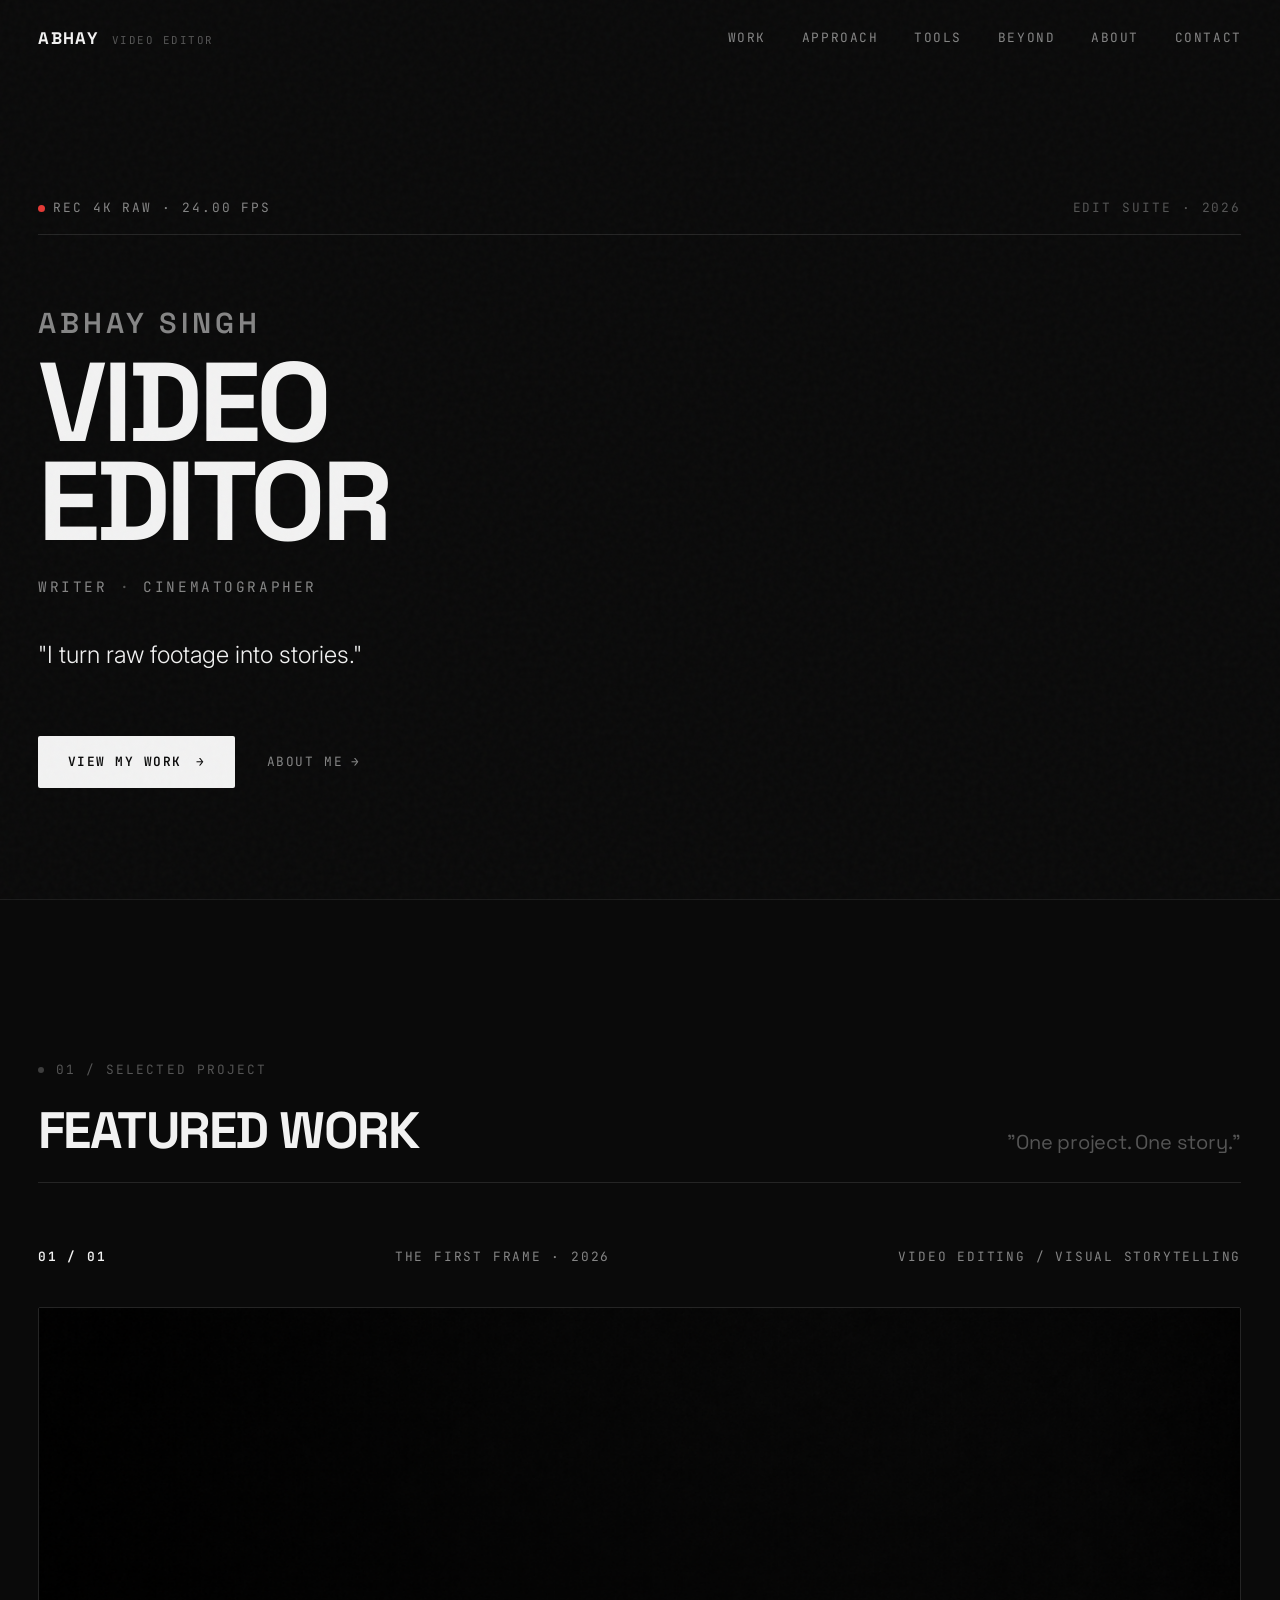
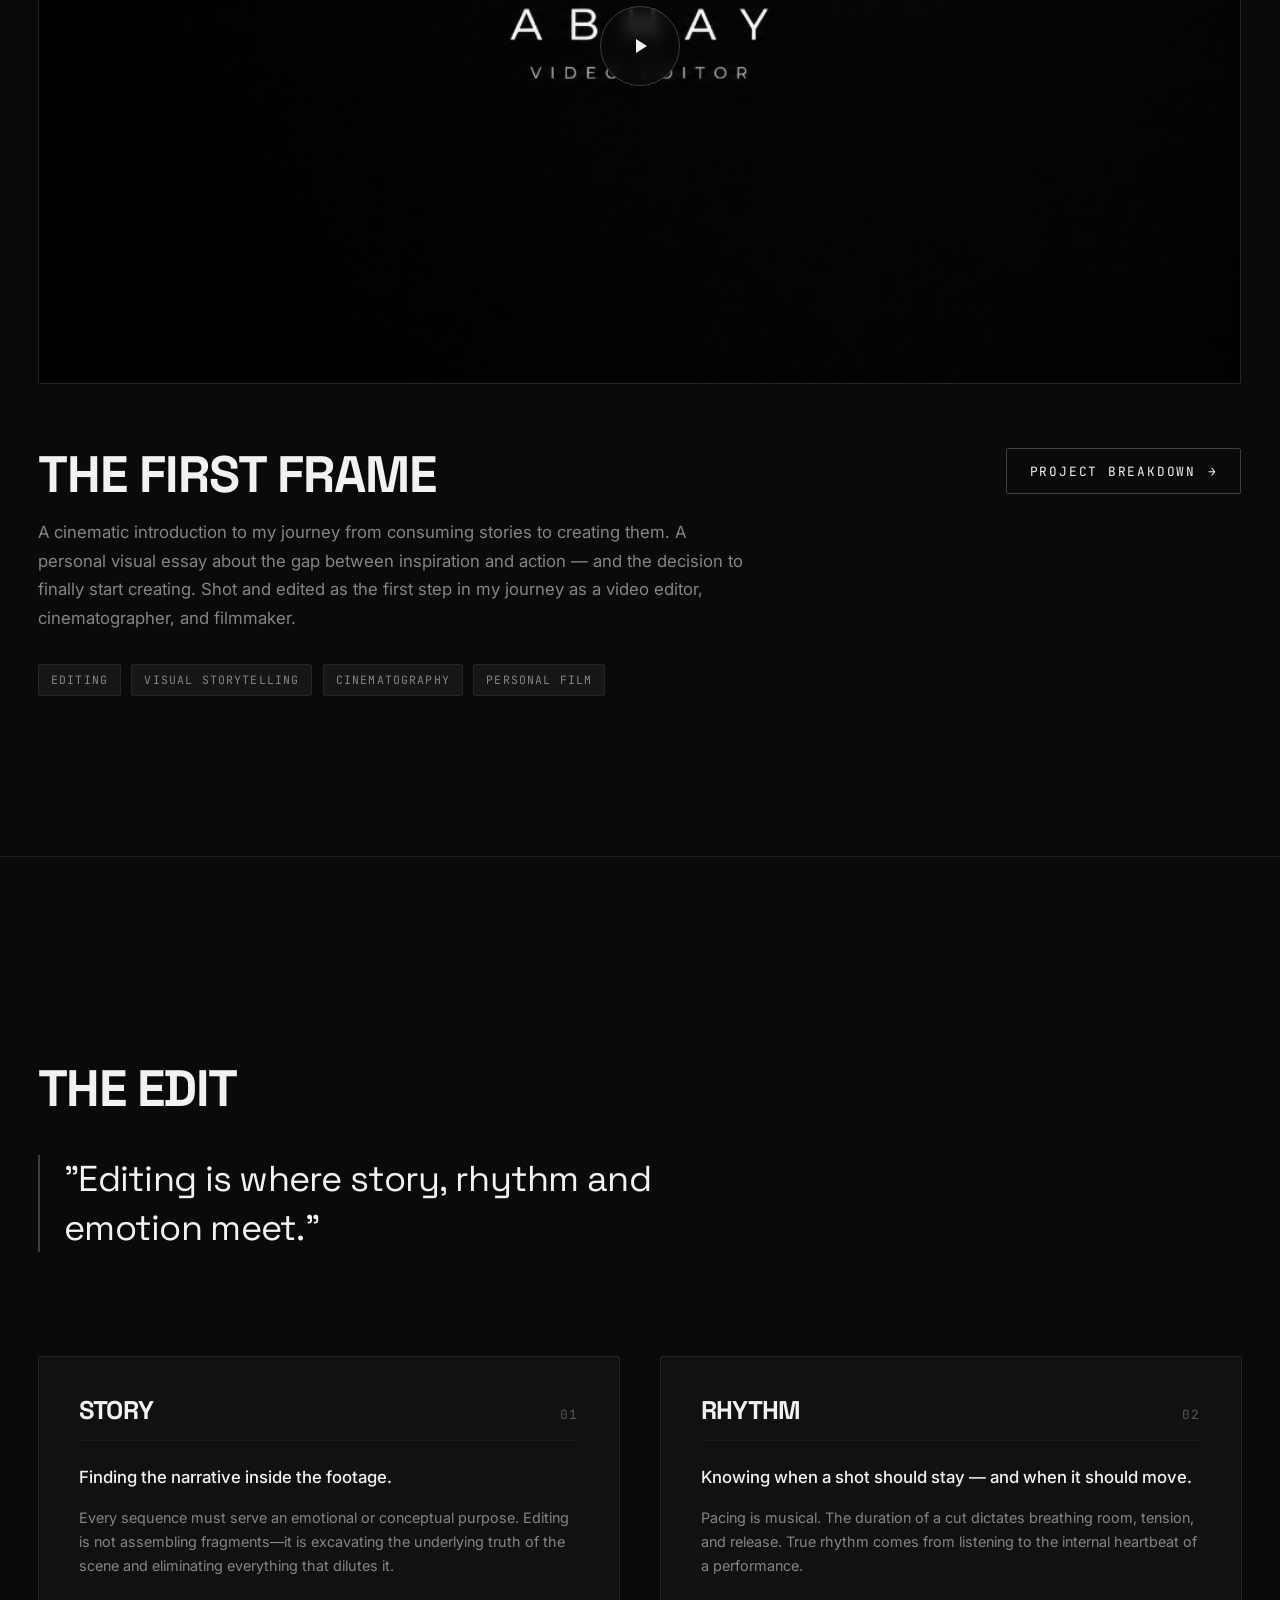
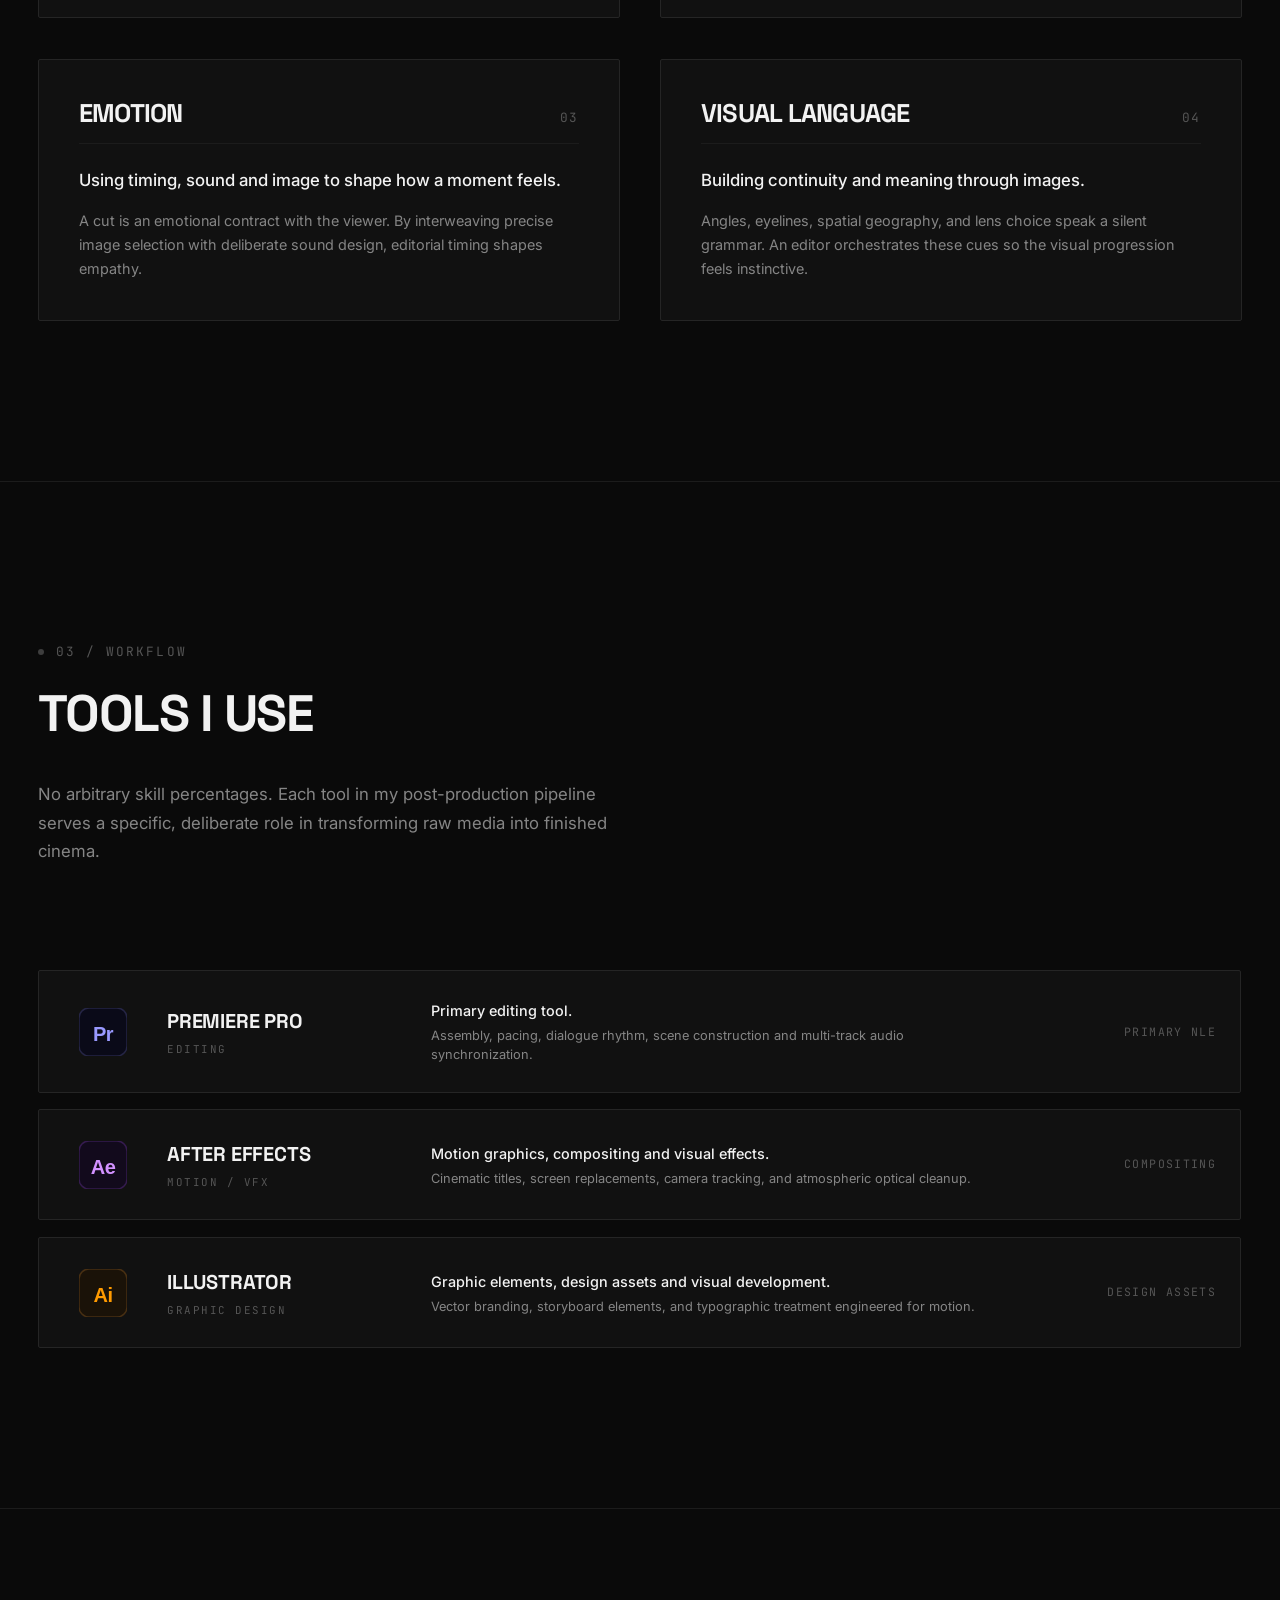
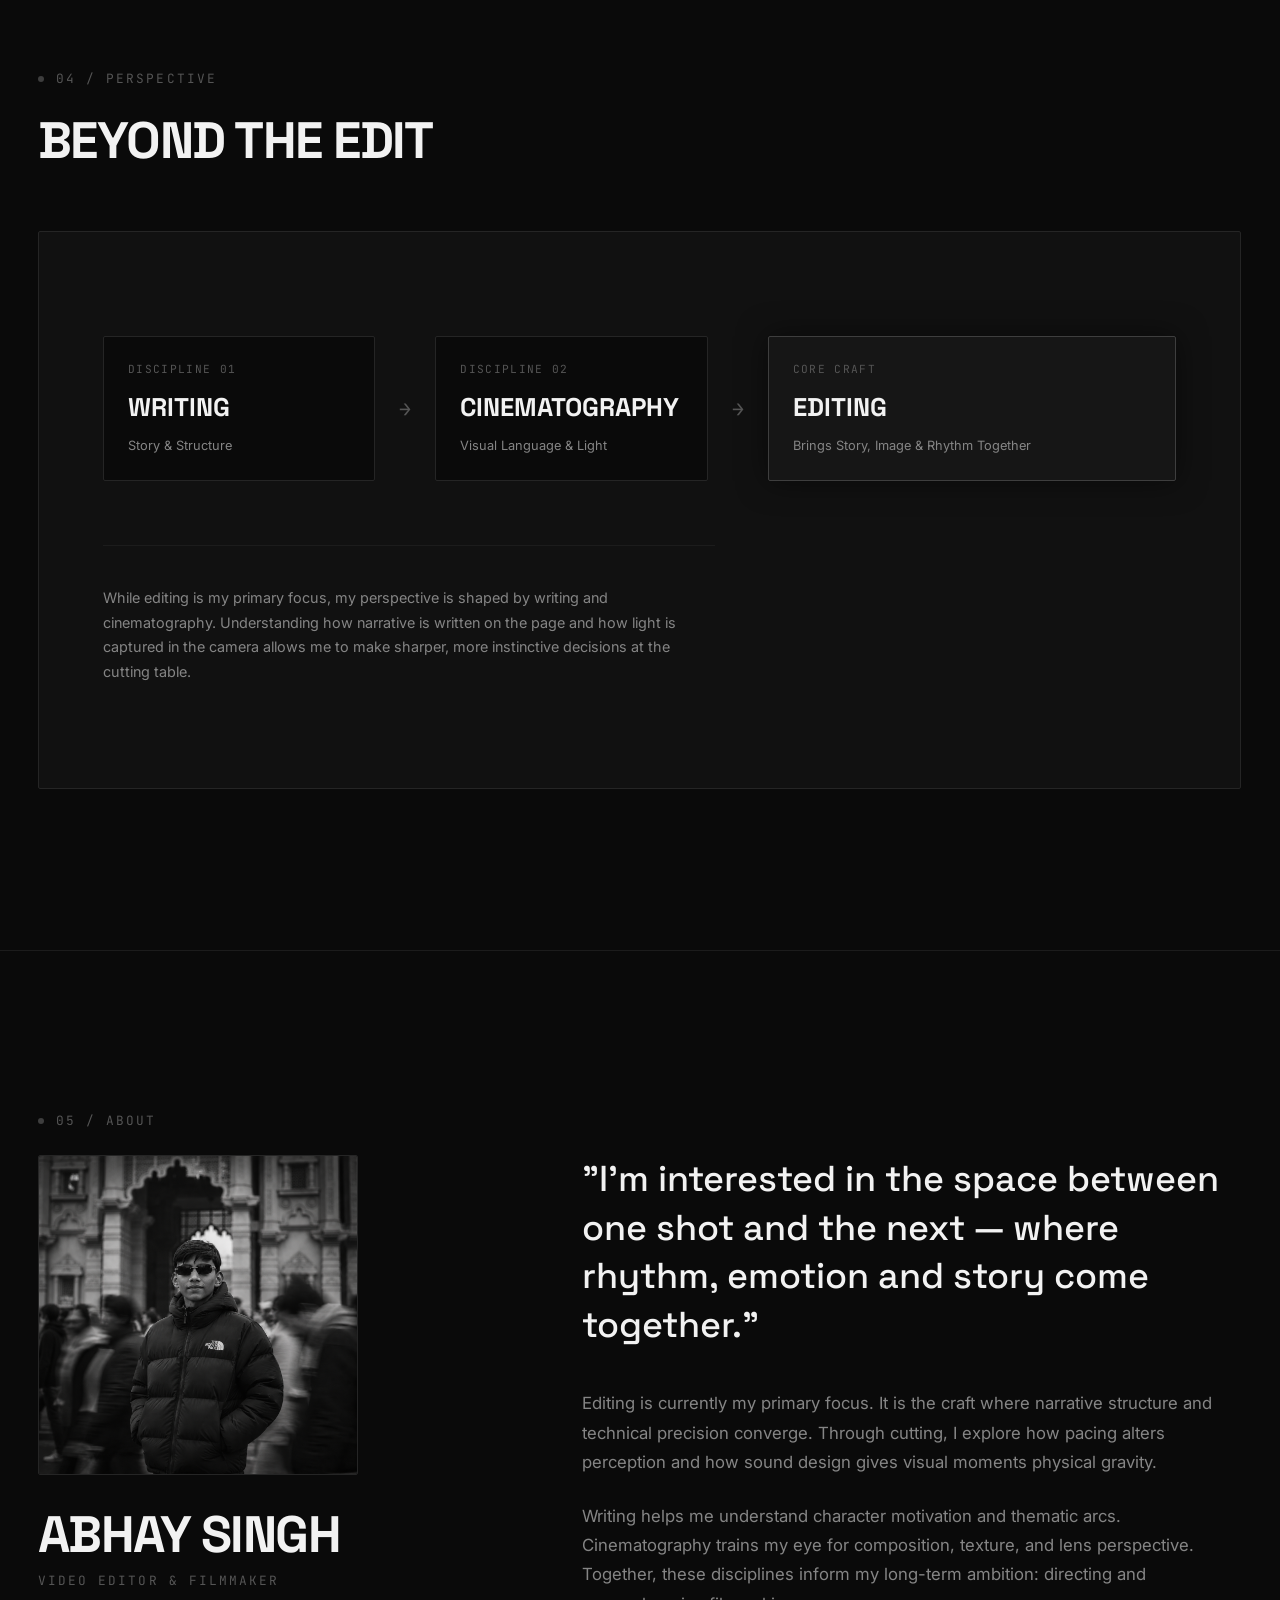
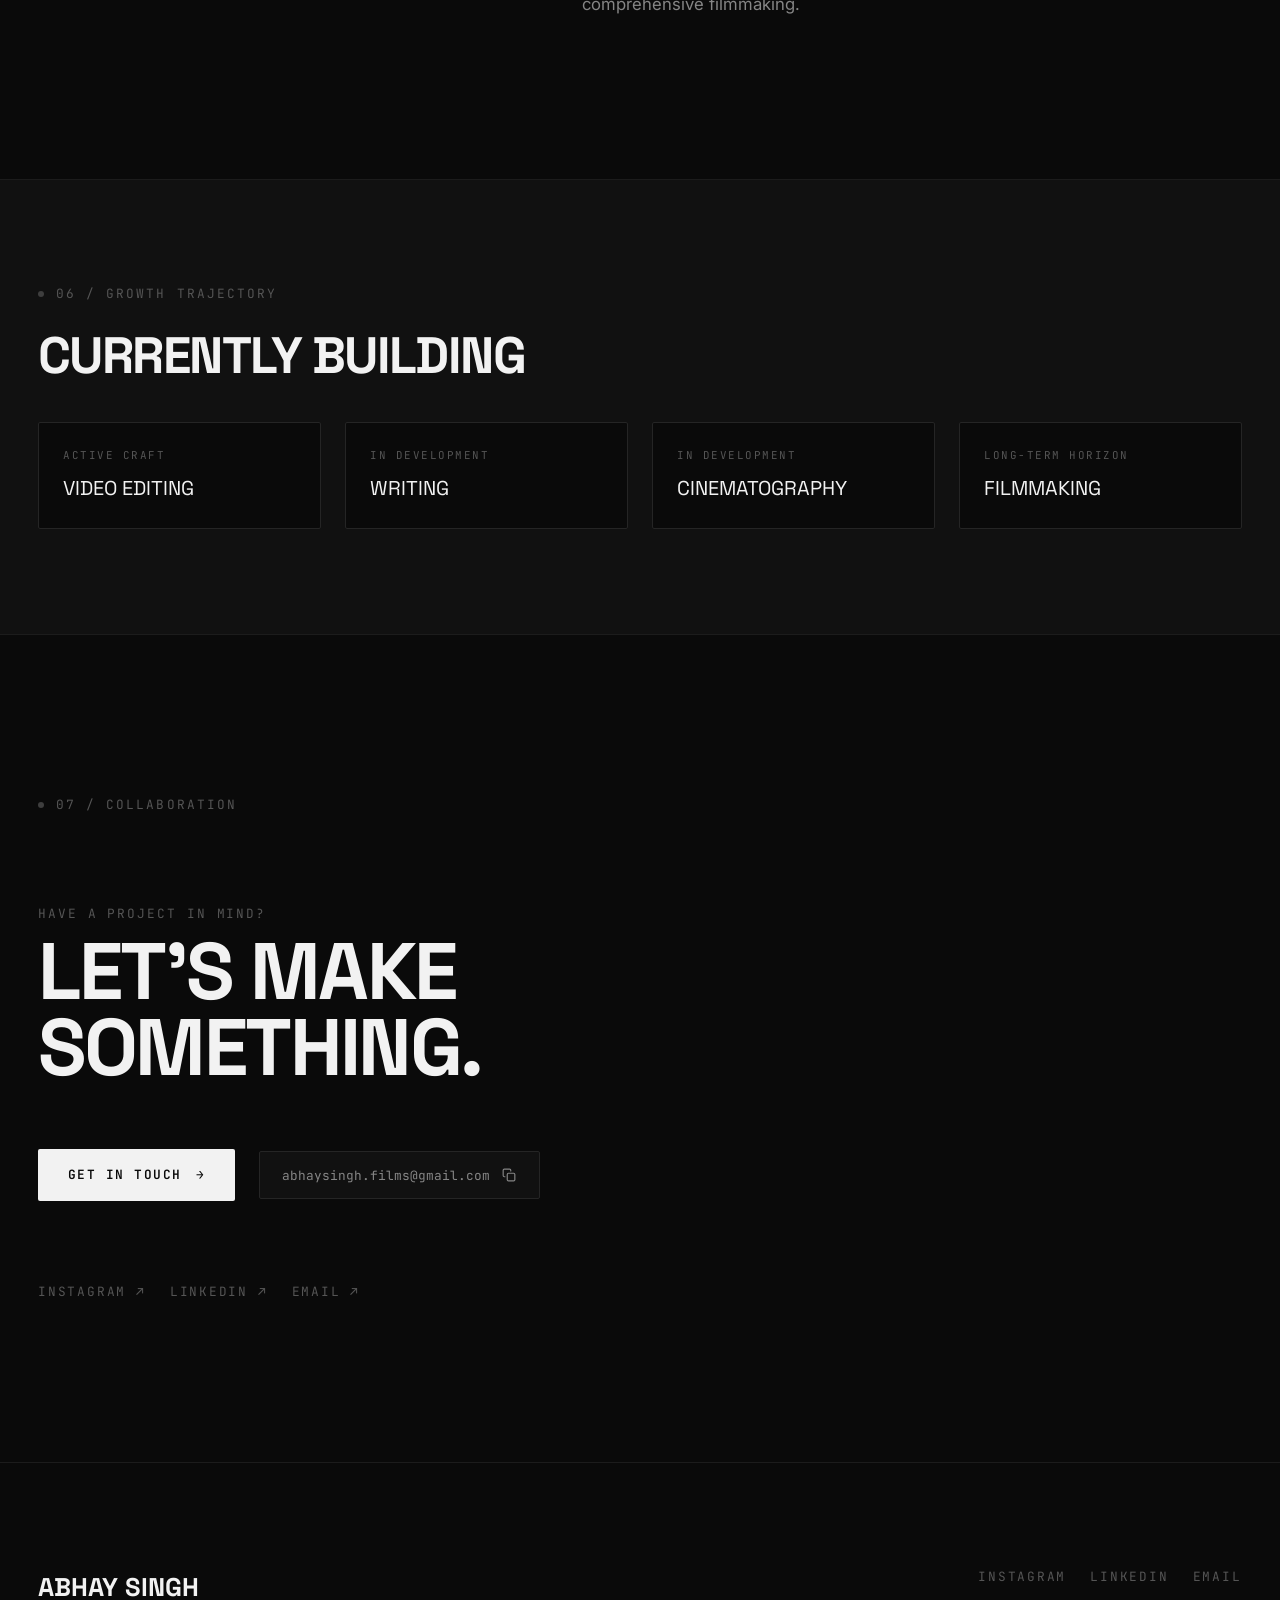
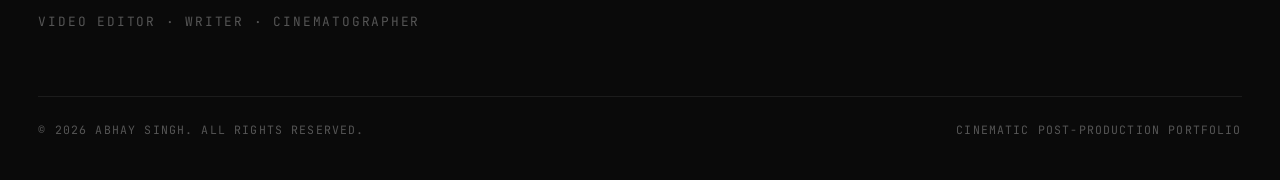
==== commit 9a83572f: "Deploy audited website with Android video fix and poster" ====
--- a/idea 2/index.html
+++ b/idea 2/index.html
@@ -16,14 +16,14 @@
   <meta property="og:type" content="website">
   <meta property="og:title" content="Abhay Singh — Video Editor">
   <meta property="og:description" content="I turn raw footage into stories. Portfolio of video editor Abhay Singh.">
-  <meta property="og:image" content="assets/images/profile.jpg">
+  <meta property="og:image" content="https://abhay-narrates.vercel.app/assets/images/profile.jpg">
   <meta property="og:site_name" content="Abhay Singh — Portfolio">
 
   <!-- Twitter Cards -->
   <meta name="twitter:card" content="summary_large_image">
   <meta name="twitter:title" content="Abhay Singh — Video Editor">
   <meta name="twitter:description" content="I turn raw footage into stories. Portfolio of video editor Abhay Singh.">
-  <meta name="twitter:image" content="assets/images/profile.jpg">
+  <meta name="twitter:image" content="https://abhay-narrates.vercel.app/assets/images/profile.jpg">
 
   <!-- Google Fonts: Space Grotesk (Editorial) & Inter (Body) -->
   <link rel="preconnect" href="https://fonts.googleapis.com">
@@ -63,7 +63,7 @@
   <!-- Minimal Header / Navigation -->
   <header class="site-header">
     <div class="container nav-container">
-      <a href="#" class="brand-wrapper" aria-label="Abhay Singh Homepage">
+      <a href="#hero" class="brand-wrapper" aria-label="Abhay Singh Homepage">
         <span class="brand-name">ABHAY</span>
         <span class="brand-label">VIDEO EDITOR</span>
       </a>
@@ -182,7 +182,7 @@
               webkit-playsinline 
               x5-playsinline 
               preload="metadata"
-              poster="assets/images/featured-project-poster.jpg"
+              poster="assets/images/abhay-poster.jpg"
             >
               <source src="assets/video/project-1.mp4" type="video/mp4">
               Your browser does not support the video tag.
@@ -190,7 +190,7 @@
 
             <!-- High-Fidelity Static Poster -->
             <img 
-              src="assets/images/featured-project-poster.jpg" 
+              src="assets/images/abhay-poster.jpg" 
               alt="THE FIRST FRAME · Cinematic Introduction by Abhay Singh" 
               class="media-layer poster-fallback"
             >
--- a/idea 2/css/components.css
+++ b/idea 2/css/components.css
@@ -380,18 +380,27 @@
   object-fit: cover;
 }
 
+/* Video element must have z-index above background but visible on Android hardware overlay */
+video.media-layer {
+  z-index: 0;
+}
+
 .poster-fallback {
   z-index: 1;
   transition: opacity var(--transition-slow);
   pointer-events: none;
 }
 
+/* Canvas fallback sits above poster but is hidden by default; only shown when real video fails to load */
 .canvas-fallback {
   z-index: 2;
   pointer-events: none;
-}
-
-.project-media-container.is-playing .poster-fallback {
+  display: none;
+}
+
+/* Once video is playing or has started playing, hide the initial static poster */
+.project-media-container.is-playing .poster-fallback,
+.project-media-container.has-played .poster-fallback {
   opacity: 0;
   pointer-events: none;
 }
